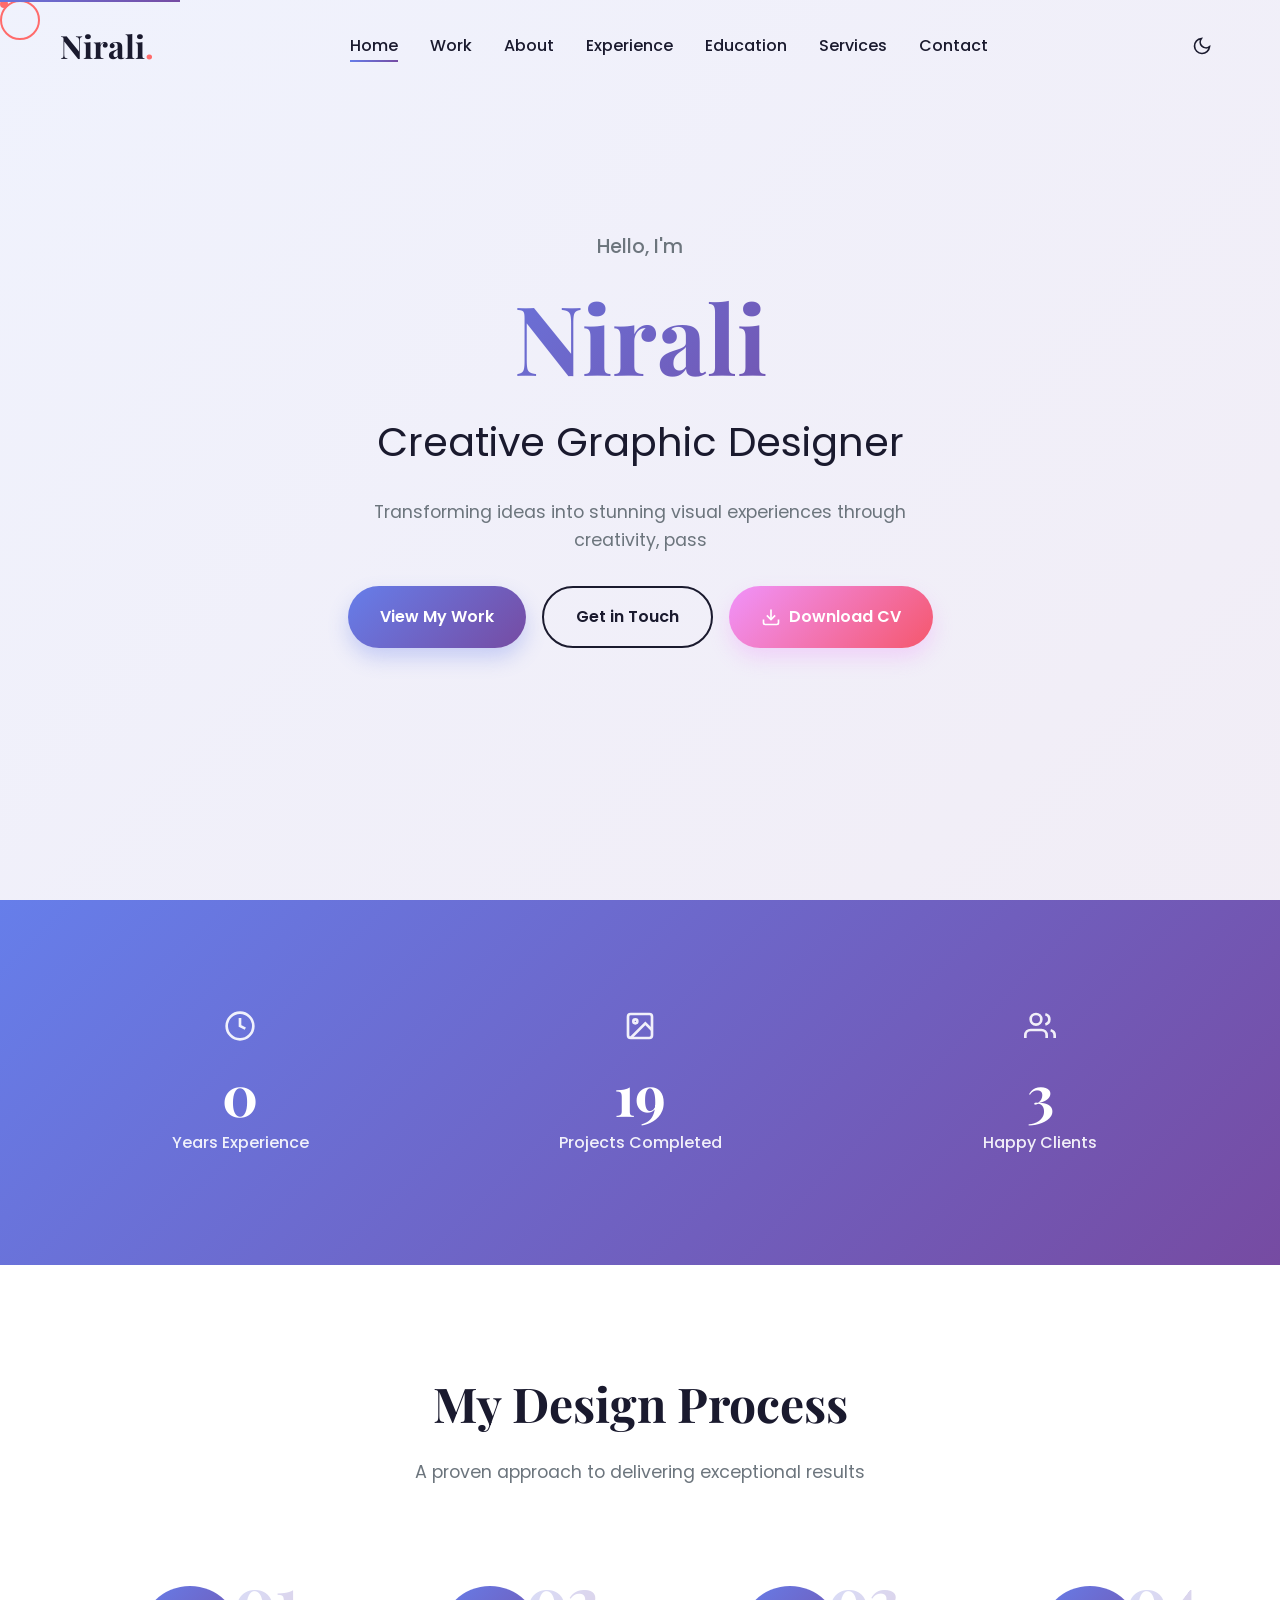
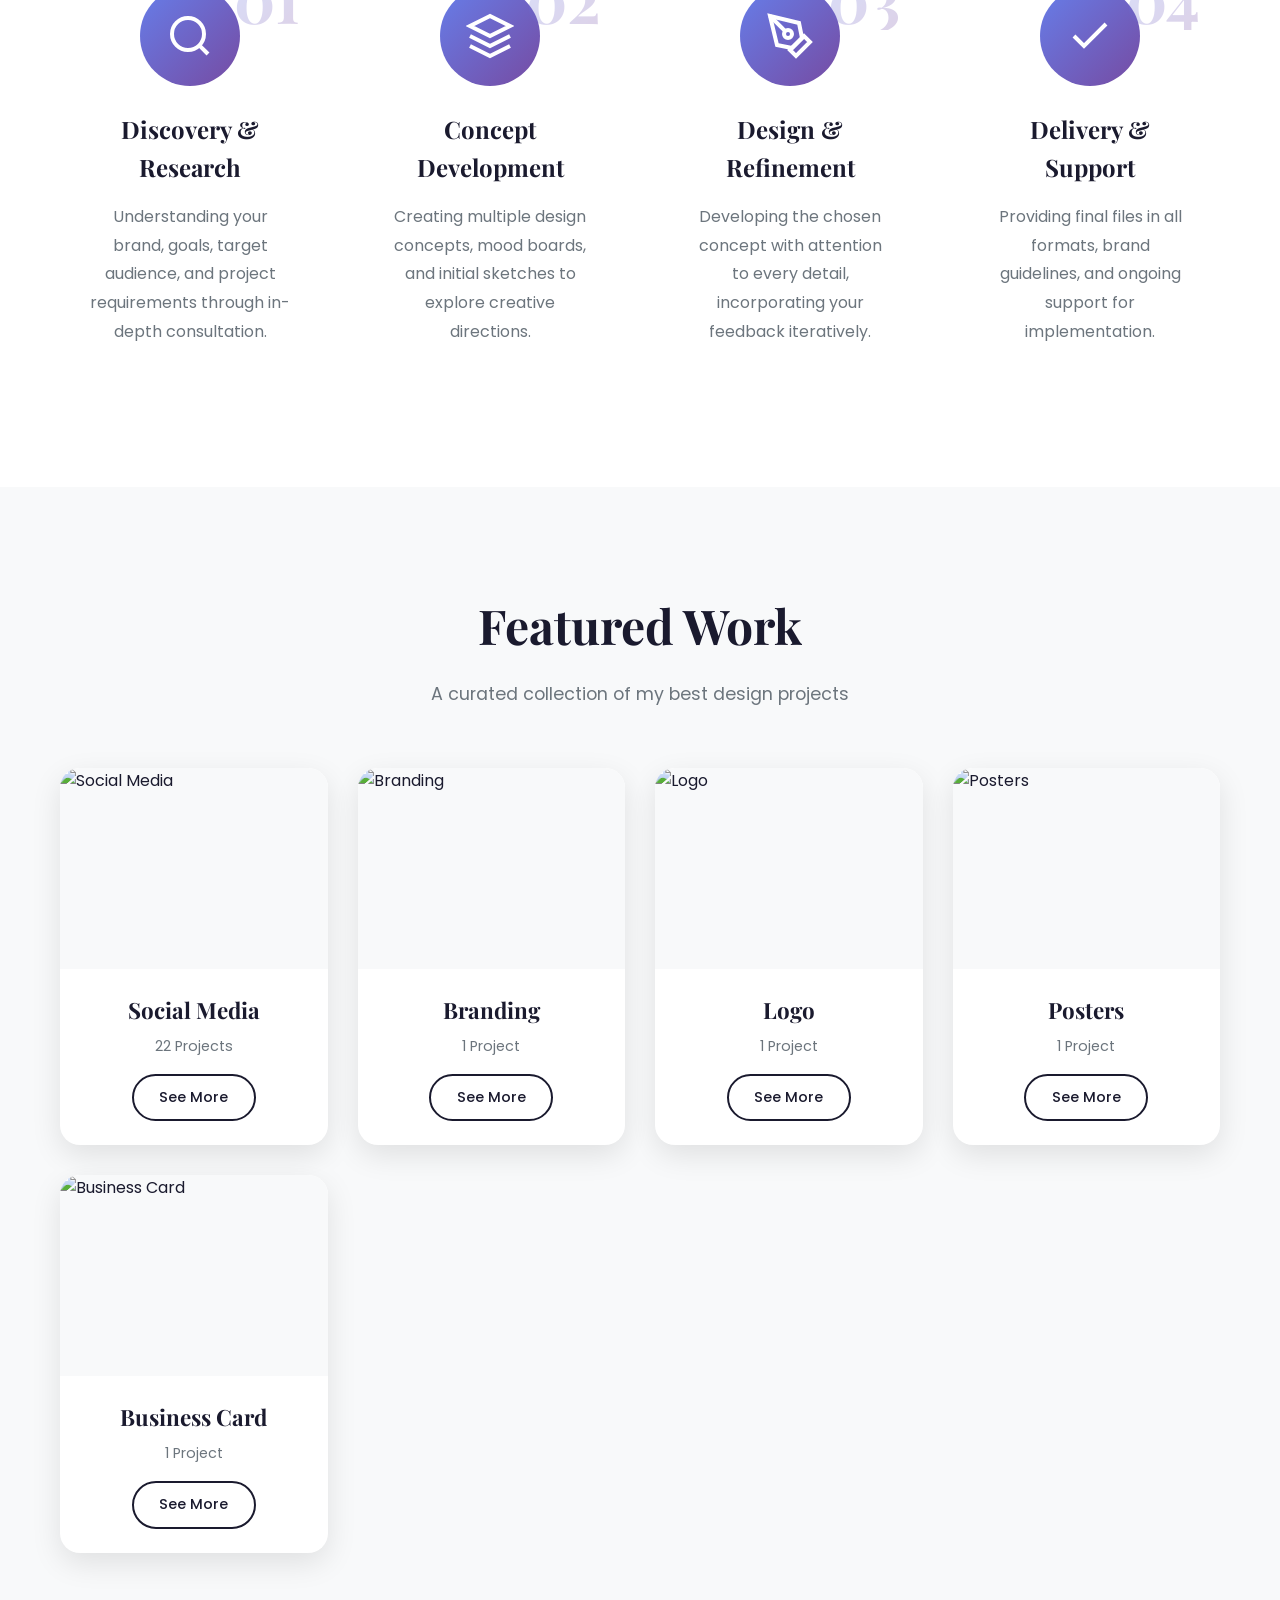
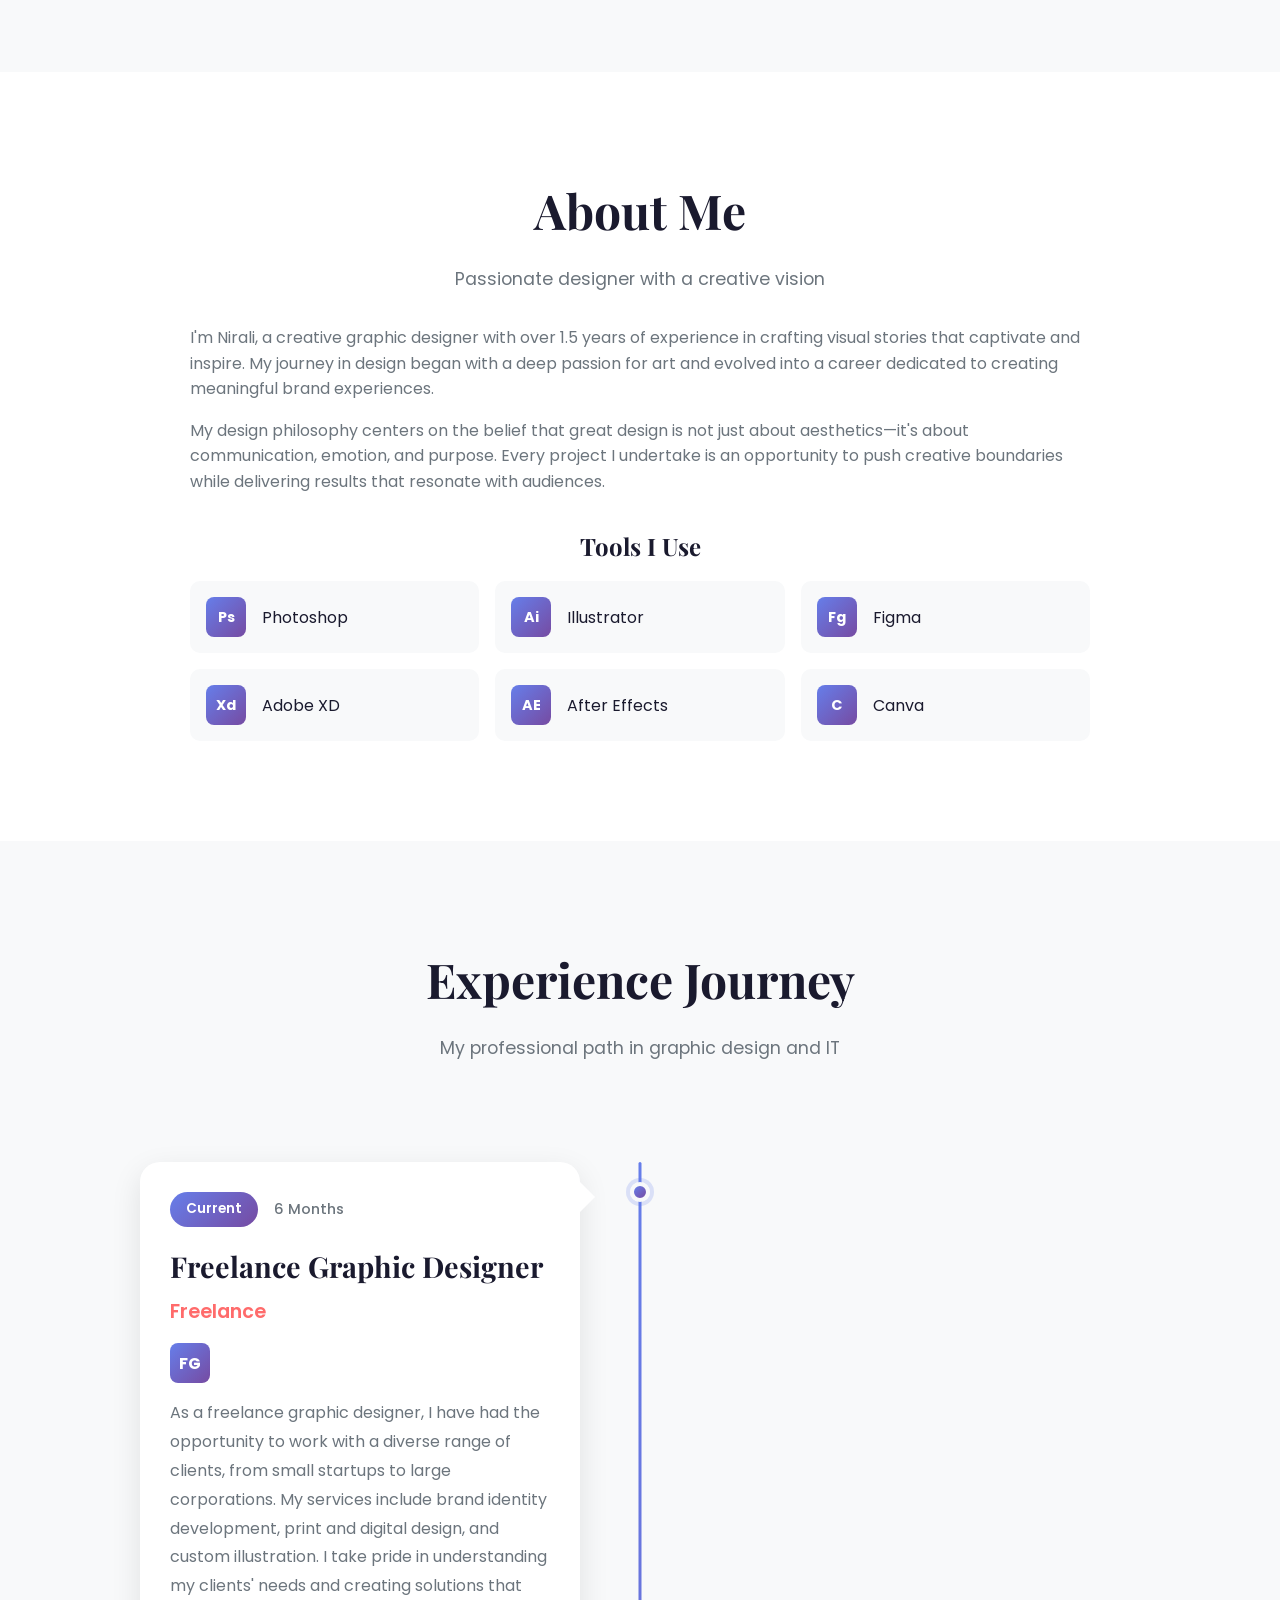
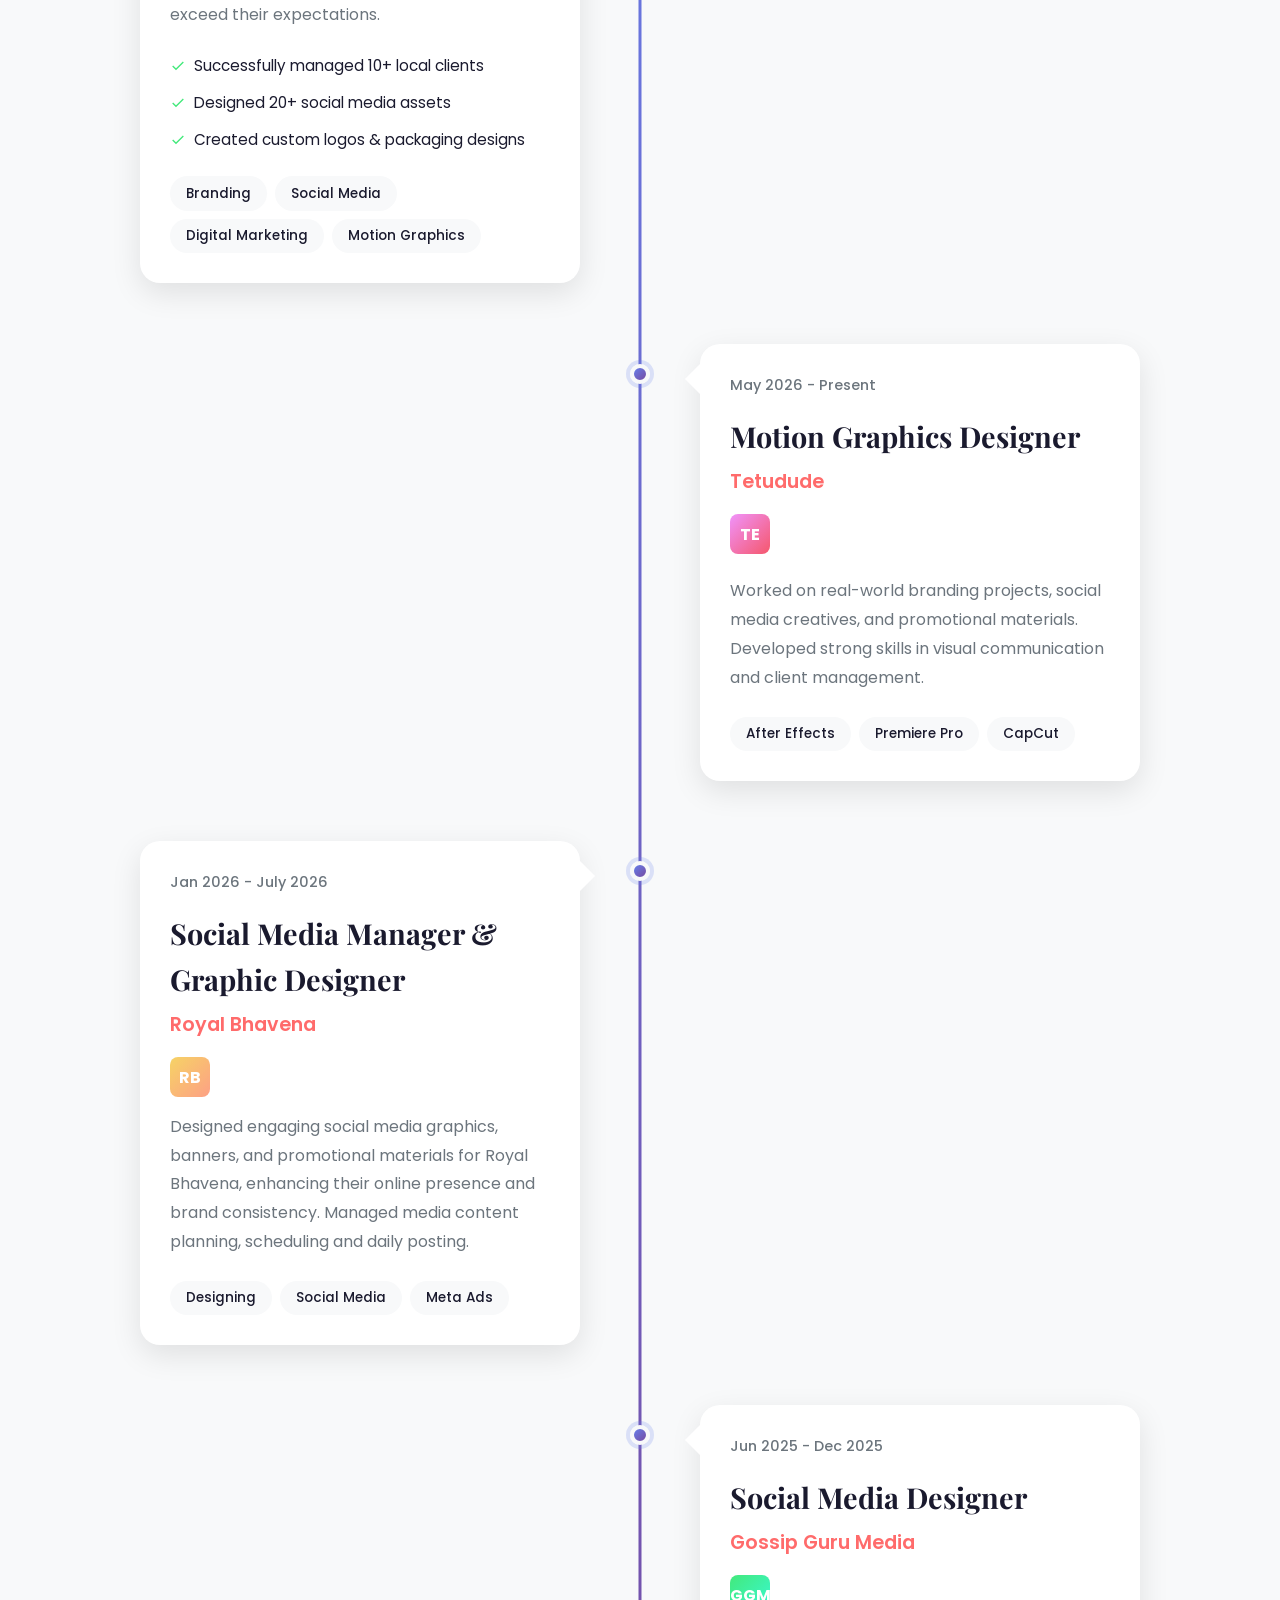
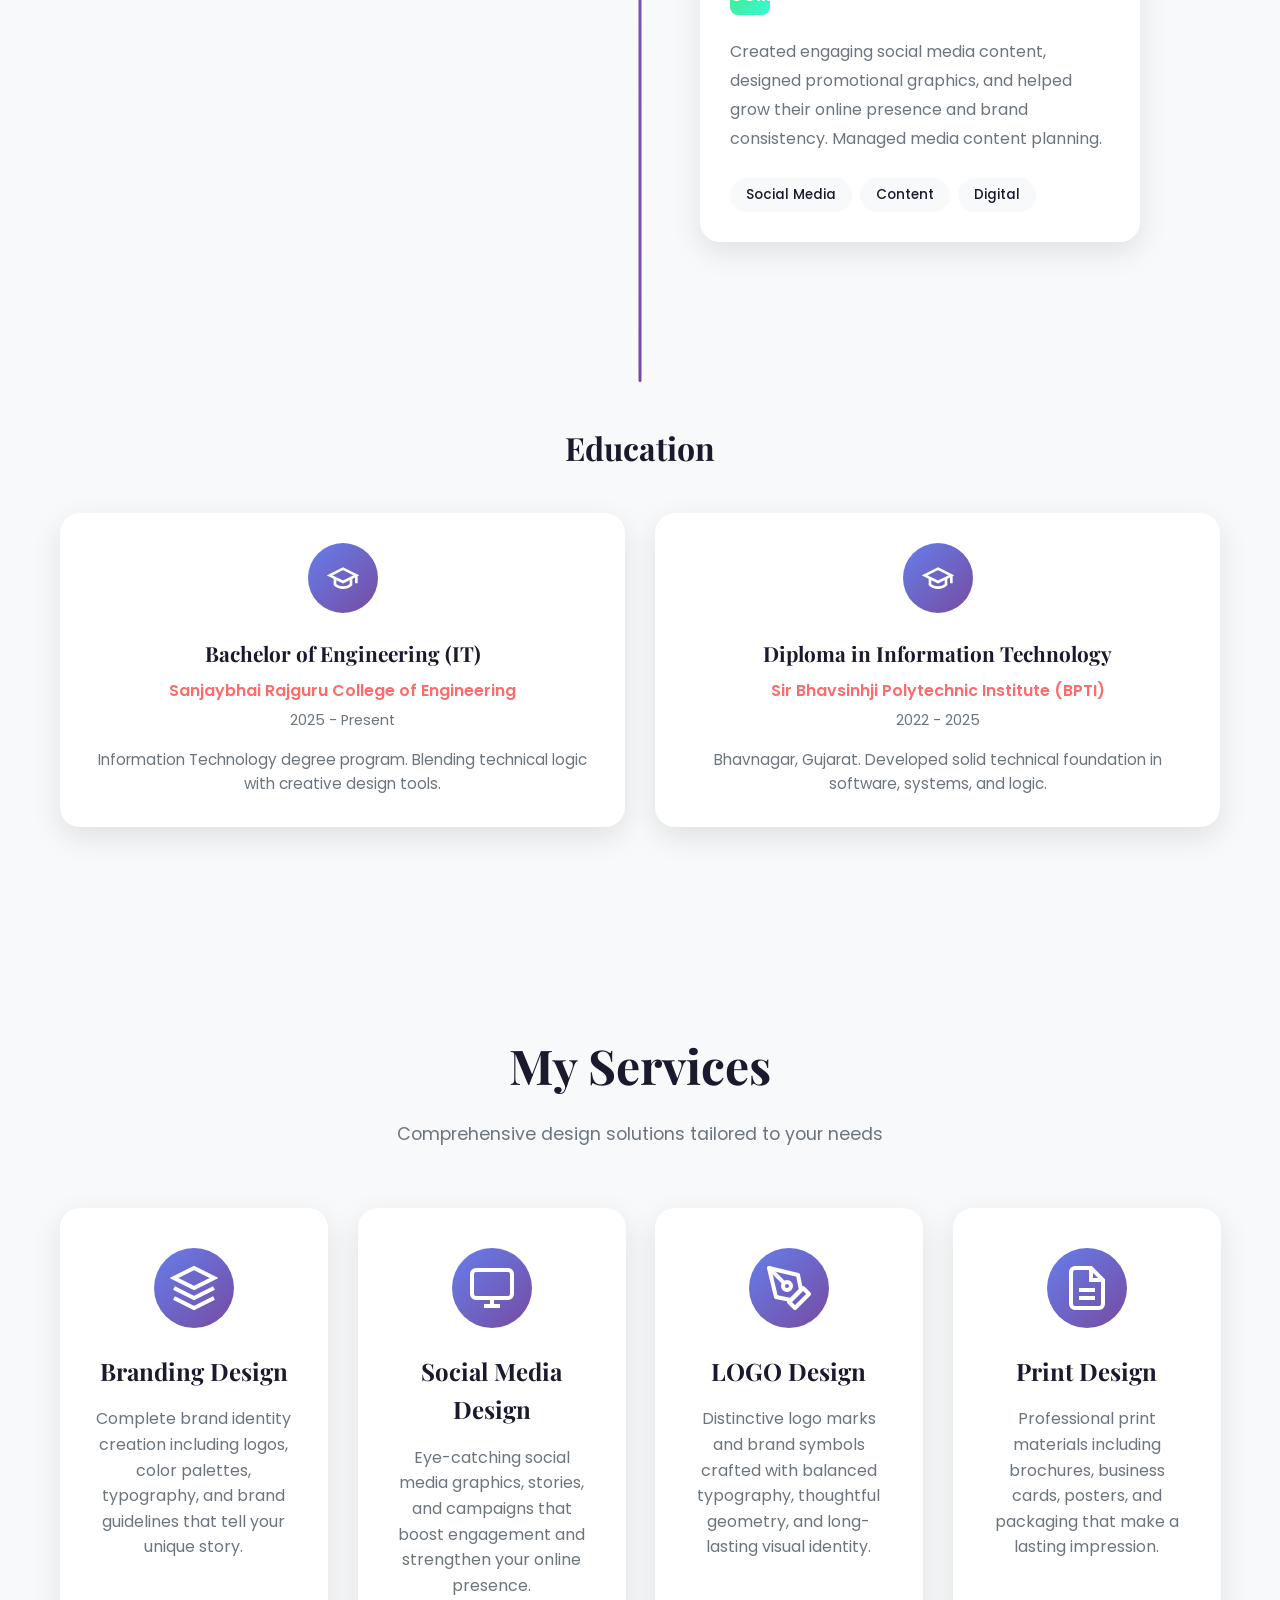
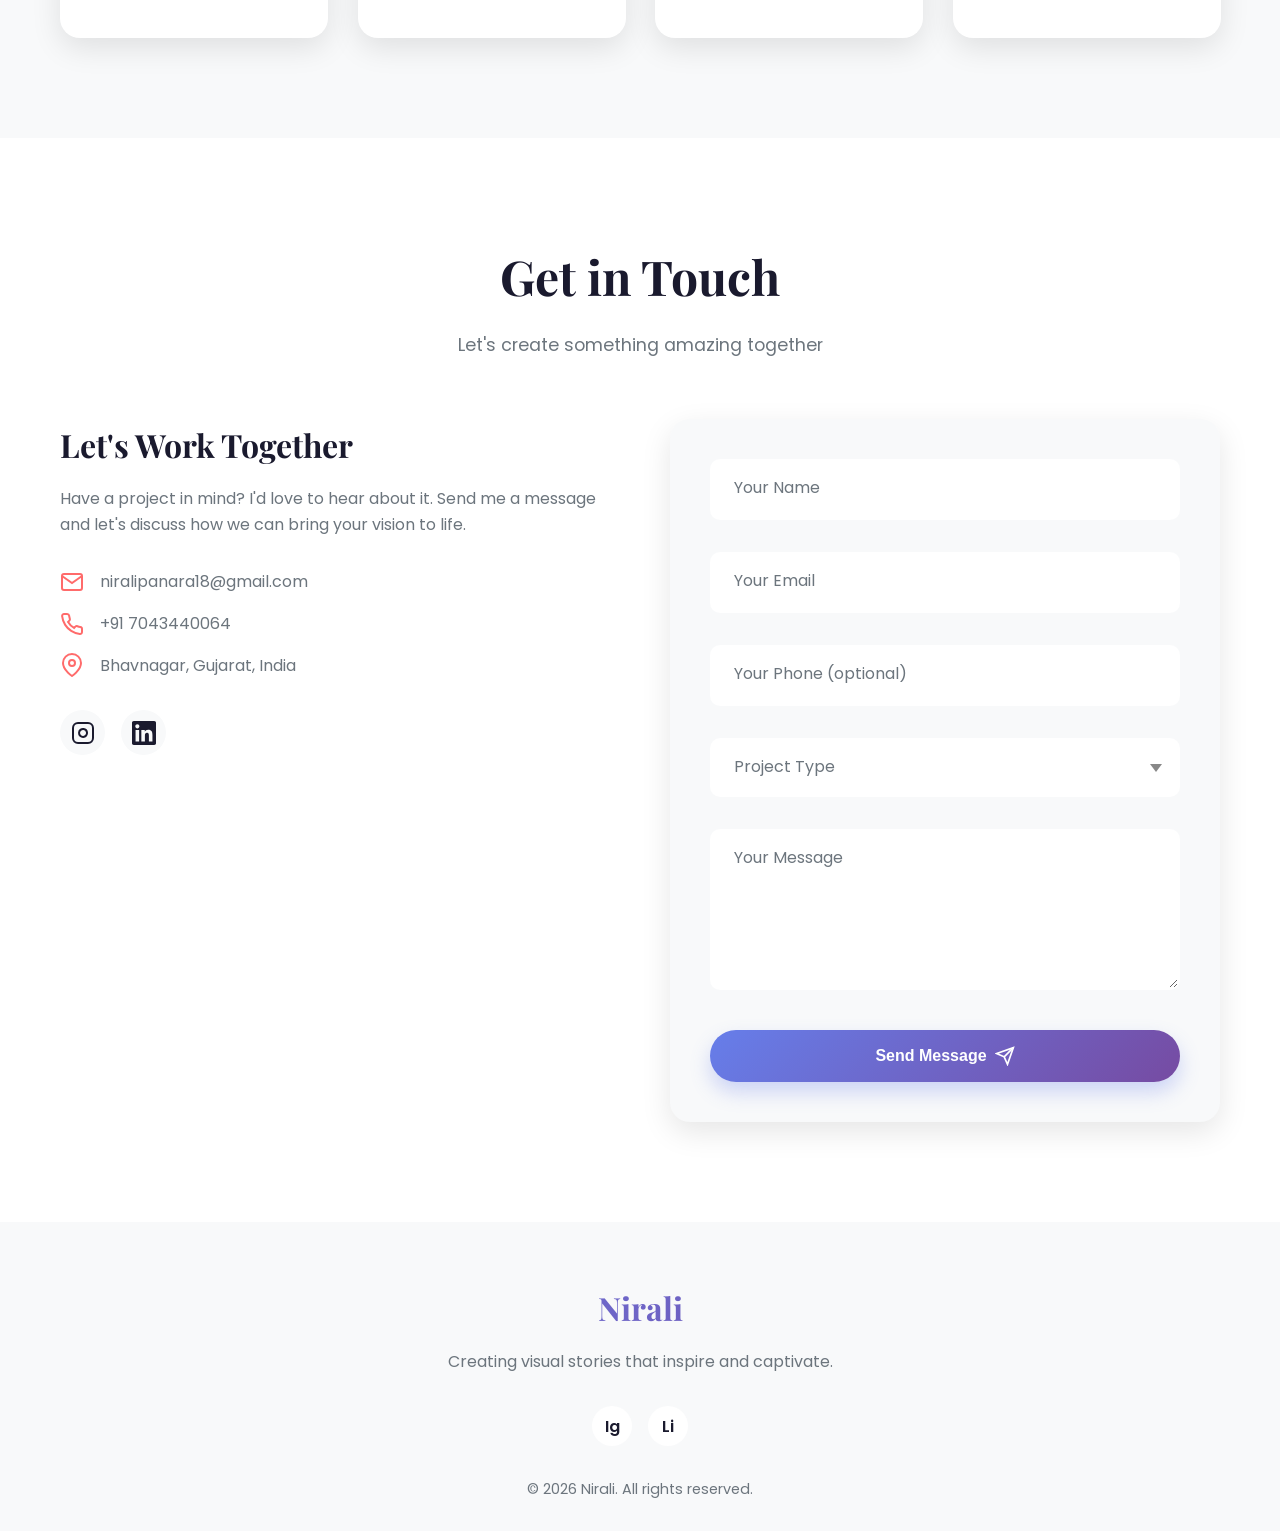
==== index.html @ 5b019a57 "Add files via upload" ====
<!DOCTYPE html>
<html lang="en">

<head>
    <meta charset="UTF-8">
    <meta name="viewport" content="width=device-width, initial-scale=1.0">
    <title>Nirali Panara | Creative Graphic Designer</title>

    <!-- SEO Meta Tags -->
    <meta name="description"
        content="Nirali Panara - Creative Graphic Designer specializing in branding, UI/UX design, visual identity, and stunning visual experiences. Crafting memorable brands.">
    <meta name="keywords"
        content="graphic designer, branding, UI/UX design, visual identity, logo design, portfolio, creative designer, Nirali Panara">
    <meta name="author" content="Nirali Panara">
    <link rel="canonical" href="https://nirali.design">

    <!-- Open Graph Meta Tags -->
    <meta property="og:title" content="Nirali Panara | Creative Graphic Designer">
    <meta property="og:description"
        content="Transforming ideas into stunning visual experiences through creativity and innovation.">
    <meta property="og:type" content="website">
    <meta property="og:url" content="https://nirali.design">
    <meta property="og:image" content="https://via.placeholder.com/1200x630/667eea/ffffff?text=Nirali+Panara+Portfolio">

    <!-- Twitter Card Meta Tags -->
    <meta name="twitter:card" content="summary_large_image">
    <meta name="twitter:title" content="Nirali Panara | Creative Graphic Designer">
    <meta name="twitter:description" content="Transforming ideas into stunning visual experiences.">
    <meta name="twitter:image"
        content="https://via.placeholder.com/1200x630/667eea/ffffff?text=Nirali+Panara+Portfolio">

    <link rel="icon" type="image/svg+xml"
        href="data:image/svg+xml,<svg xmlns='http://www.w3.org/2000/svg' viewBox='0 0 100 100'><text y='.9em' font-size='90'>🎨</text></svg>">

    <link rel="stylesheet" href="style.css">
    <link rel="preconnect" href="https://fonts.googleapis.com">
    <link rel="preconnect" href="https://fonts.gstatic.com" crossorigin>
    <link
        href="https://fonts.googleapis.com/css2?family=Playfair+Display:wght@400;500;600;700&family=Poppins:wght@300;400;500;600;700&display=swap"
        rel="stylesheet">
</head>

<body>
    <!-- Skip to Content Link (Accessibility) -->
    <a href="#main" class="skip-link">Skip to main content</a>

    <!-- Preloader -->
    <div class="preloader" id="preloader">
        <div class="preloader-content">
            <div class="preloader-logo">Nirali<span class="logo-span">.</span></div>
            <div class="preloader-spinner"></div>
        </div>
    </div>

    <!-- Scroll Progress Indicator -->
    <div class="scroll-progress" id="scrollProgress"></div>

    <!-- Custom Cursor -->
    <div class="cursor"></div>
    <div class="cursor-follower"></div>

    <!-- Navigation -->
    <nav class="navbar" id="navbar" role="navigation" aria-label="Main navigation">
        <div class="container nav-container">
            <a href="#home" class="logo">Nirali<span class="logo-span">.</span></a>
            <ul class="nav-links" id="navLinks">
                <li><a href="#home" class="nav-link active">Home</a></li>
                <li><a href="#work" class="nav-link">Work</a></li>
                <li><a href="#about" class="nav-link">About</a></li>
                <li><a href="#experience" class="nav-link">Experience</a></li>
                <li><a href="#education" class="nav-link">Education</a></li>
                <li><a href="#services" class="nav-link">Services</a></li>
                <li><a href="#contact" class="nav-link">Contact</a></li>
            </ul>
            <div class="nav-controls">
                <button class="theme-toggle" id="themeToggle" aria-label="Toggle dark mode">
                    <svg class="sun-icon" width="20" height="20" viewBox="0 0 24 24" fill="none" stroke="currentColor"
                        stroke-width="2">
                        <circle cx="12" cy="12" r="5"></circle>
                        <path
                            d="M12 1v2M12 21v2M4.22 4.22l1.42 1.42M18.36 18.36l1.42 1.42M1 12h2M21 12h2M4.22 19.78l1.42-1.42M18.36 5.64l1.42-1.42">
                        </path>
                    </svg>
                    <svg class="moon-icon" width="20" height="20" viewBox="0 0 24 24" fill="none" stroke="currentColor"
                        stroke-width="2">
                        <path d="M21 12.79A9 9 0 1 1 11.21 3 7 7 0 0 0 21 12.79z"></path>
                    </svg>
                </button>
                <div class="hamburger" id="hamburger" aria-label="Toggle menu" role="button" tabindex="0">
                    <span></span>
                    <span></span>
                    <span></span>
                </div>
            </div>
        </div>
    </nav>

    <!-- Main Content -->
    <main id="main">

        <!-- Hero Section -->
        <section id="home" class="hero">
            <div class="hero-bg"></div>
            <div class="container hero-container">
                <div class="hero-content">
                    <p class="hero-subtitle animate-on-scroll">Hello, I'm</p>
                    <h1 class="hero-title animate-on-scroll">Nirali</h1>
                    <h2 class="hero-heading animate-on-scroll">Creative Graphic Designer</h2>
                    <p class="hero-tagline animate-on-scroll" id="heroTagline"></p>
                    <div class="hero-buttons animate-on-scroll">
                        <a href="#work" class="btn btn-primary magnetic-btn">View My Work</a>
                        <a href="#contact" class="btn btn-secondary magnetic-btn">Get in Touch</a>
                        <a href="nirali_resume.pdf" class="btn btn-download magnetic-btn" download
                            aria-label="Download Resume">
                            <svg width="20" height="20" viewBox="0 0 24 24" fill="none" stroke="currentColor"
                                stroke-width="2">
                                <path d="M21 15v4a2 2 0 0 1-2 2H5a2 2 0 0 1-2-2v-4"></path>
                                <polyline points="7 10 12 15 17 10"></polyline>
                                <line x1="12" y1="15" x2="12" y2="3"></line>
                            </svg>
                            <span>Download CV</span>
                        </a>
                    </div>
                </div>

            </div>
        </section>

        <!-- Statistics Section -->
        <section class="stats-section">
            <div class="container">
                <div class="stats-grid">
                    <div class="stat-item animate-on-scroll">
                        <div class="stat-icon">
                            <svg width="32" height="32" viewBox="0 0 24 24" fill="none" stroke="currentColor"
                                stroke-width="2">
                                <circle cx="12" cy="12" r="10"></circle>
                                <polyline points="12 6 12 12 16 14"></polyline>
                            </svg>
                        </div>
                        <div class="stat-number" data-target="1.5">0</div>
                        <div class="stat-label">Years Experience</div>
                    </div>

                    <div class="stat-item animate-on-scroll">
                        <div class="stat-icon">
                            <svg width="32" height="32" viewBox="0 0 24 24" fill="none" stroke="currentColor"
                                stroke-width="2">
                                <rect x="3" y="3" width="18" height="18" rx="2" ry="2"></rect>
                                <circle cx="8.5" cy="8.5" r="1.5"></circle>
                                <polyline points="21 15 16 10 5 21"></polyline>
                            </svg>
                        </div>
                        <div class="stat-number" data-target="25">0</div>
                        <div class="stat-label">Projects Completed</div>
                    </div>

                    <div class="stat-item animate-on-scroll">
                        <div class="stat-icon">
                            <svg width="32" height="32" viewBox="0 0 24 24" fill="none" stroke="currentColor"
                                stroke-width="2">
                                <path d="M17 21v-2a4 4 0 0 0-4-4H5a4 4 0 0 0-4 4v2"></path>
                                <circle cx="9" cy="7" r="4"></circle>
                                <path d="M23 21v-2a4 4 0 0 0-3-3.87"></path>
                                <path d="M16 3.13a4 4 0 0 1 0 7.75"></path>
                            </svg>
                        </div>
                        <div class="stat-number" data-target="5">0</div>
                        <div class="stat-label">Happy Clients</div>
                    </div>

                    <!-- <div class="stat-item animate-on-scroll">
                        <div class="stat-icon">
                            <svg width="32" height="32" viewBox="0 0 24 24" fill="none" stroke="currentColor"
                                stroke-width="2">
                                <circle cx="12" cy="8" r="7"></circle>
                                <polyline points="8.21 13.89 7 23 12 20 17 23 15.79 13.88"></polyline>
                            </svg>
                        </div>
                        <div class="stat-number" data-target="10">0</div>
                        <div class="stat-label">Awards Won</div>
                    </div> -->
                </div>
            </div>
        </section>

        <!-- Process Section -->
        <section class="process-section">
            <div class="container">
                <div class="section-header animate-on-scroll">
                    <h2 class="section-title">My Design Process</h2>
                    <p class="section-subtitle">A proven approach to delivering exceptional results</p>
                </div>
                <div class="process-grid">
                    <div class="process-step animate-on-scroll">
                        <div class="step-number">01</div>
                        <div class="step-icon">
                            <svg width="48" height="48" viewBox="0 0 24 24" fill="none" stroke="currentColor"
                                stroke-width="2">
                                <circle cx="11" cy="11" r="8"></circle>
                                <path d="m21 21-4.35-4.35"></path>
                            </svg>
                        </div>
                        <h3>Discovery & Research</h3>
                        <p>Understanding your brand, goals, target audience, and project requirements through in-depth
                            consultation.</p>
                    </div>

                    <div class="process-step animate-on-scroll">
                        <div class="step-number">02</div>
                        <div class="step-icon">
                            <svg width="48" height="48" viewBox="0 0 24 24" fill="none" stroke="currentColor"
                                stroke-width="2">
                                <polygon points="12 2 2 7 12 12 22 7 12 2"></polygon>
                                <polyline points="2 17 12 22 22 17"></polyline>
                                <polyline points="2 12 12 17 22 12"></polyline>
                            </svg>
                        </div>
                        <h3>Concept Development</h3>
                        <p>Creating multiple design concepts, mood boards, and initial sketches to explore creative
                            directions.</p>
                    </div>

                    <div class="process-step animate-on-scroll">
                        <div class="step-number">03</div>
                        <div class="step-icon">
                            <svg width="48" height="48" viewBox="0 0 24 24" fill="none" stroke="currentColor"
                                stroke-width="2">
                                <path d="M12 19l7-7 3 3-7 7-3-3z"></path>
                                <path d="M18 13l-1.5-7.5L2 2l3.5 14.5L13 18l5-5z"></path>
                                <path d="M2 2l7.586 7.586"></path>
                                <circle cx="11" cy="11" r="2"></circle>
                            </svg>
                        </div>
                        <h3>Design & Refinement</h3>
                        <p>Developing the chosen concept with attention to every detail, incorporating your feedback
                            iteratively.</p>
                    </div>

                    <div class="process-step animate-on-scroll">
                        <div class="step-number">04</div>
                        <div class="step-icon">
                            <svg width="48" height="48" viewBox="0 0 24 24" fill="none" stroke="currentColor"
                                stroke-width="2">
                                <polyline points="20 6 9 17 4 12"></polyline>
                            </svg>
                        </div>
                        <h3>Delivery & Support</h3>
                        <p>Providing final files in all formats, brand guidelines, and ongoing support for
                            implementation.</p>
                    </div>
                </div>
            </div>
        </section>

        <!-- Featured Work Section -->
        <section id="work" class="work-section">
            <div class="container">
                <div class="section-header animate-on-scroll">
                    <h2 class="section-title">Featured Work</h2>
                    <p class="section-subtitle">A curated collection of my best design projects</p>
                </div>

                <!-- Category Overview -->
                <div class="category-grid animate-on-scroll" id="categoryGrid">
                    <div class="category-card" data-category="social-media">
                        <div class="category-image">
                            <img src="Assets/Social Media/Gym/Gym1.jpeg" alt="Social Media" loading="lazy">
                        </div>
                        <div class="category-info">
                            <h3>Social Media</h3>
                            <p class="category-count">22 Projects</p>
                            <button class="btn-see-more" data-category="social-media">See More</button>
                        </div>
                    </div>
                    <div class="category-card" data-category="branding">
                        <div class="category-image">
                            <img src="Assets/Branding/Branding1.jpeg" alt="Branding" loading="lazy">
                        </div>
                        <div class="category-info">
                            <h3>Branding</h3>
                            <p class="category-count">1 Project</p>
                            <button class="btn-see-more" data-category="branding">See More</button>
                        </div>
                    </div>
                    <div class="category-card" data-category="logo">
                        <div class="category-image">
                            <img src="Assets/logo/logo.jpeg" alt="Logo" loading="lazy">
                        </div>
                        <div class="category-info">
                            <h3>Logo</h3>
                            <p class="category-count">1 Project</p>
                            <button class="btn-see-more" data-category="logo">See More</button>
                        </div>
                    </div>
                    <div class="category-card" data-category="posters">
                        <div class="category-image">
                            <img src="Assets/Poster/Poster.jpeg" alt="Posters" loading="lazy">
                        </div>
                        <div class="category-info">
                            <h3>Posters</h3>
                            <p class="category-count">1 Project</p>
                            <button class="btn-see-more" data-category="posters">See More</button>
                        </div>
                    </div>
                    <div class="category-card" data-category="businessCard">
                        <div class="category-image">
                            <img src="Assets/Business card/Business card.jpeg" alt="Business Card" loading="lazy">
                        </div>
                        <div class="category-info">
                            <h3>Business Card</h3>
                            <p class="category-count">1 Project</p>
                            <button class="btn-see-more" data-category="businessCard">See More</button>
                        </div>
                    </div>
                </div>

                <!-- Expanded Category View -->
                <div class="category-expanded" id="categoryExpanded">
                    <button class="back-to-categories" id="backToCategories">
                        <svg width="20" height="20" viewBox="0 0 24 24" fill="none" stroke="currentColor"
                            stroke-width="2">
                            <line x1="19" y1="12" x2="5" y2="12"></line>
                            <polyline points="12 19 5 12 12 5"></polyline>
                        </svg>
                        Back to Categories
                    </button>
                    <h3 class="expanded-title" id="expandedCategoryTitle"></h3>

                    <!-- Subcategory Filters (shown only for Social Media) -->
                    <div class="filter-buttons sub-filter-buttons" id="subFilterButtons">
                        <button class="filter-btn sub-filter-btn active" data-subfilter="all">All</button>
                        <button class="filter-btn sub-filter-btn" data-subfilter="gym-post">Gym Post</button>
                        <button class="filter-btn sub-filter-btn" data-subfilter="food-post">Food Post</button>
                        <button class="filter-btn sub-filter-btn" data-subfilter="travel-post">Travel Post</button>
                        <button class="filter-btn sub-filter-btn" data-subfilter="other-post">Other Post</button>
                    </div>

                    <!-- Portfolio Grid -->
                    <div class="portfolio-grid" id="expandedGrid">
                        <div class="portfolio-item animate-on-scroll" data-category="branding" data-project="1">
                            <div class="portfolio-image">
                                <img src="Assets/Branding/Branding1.jpeg" alt="Brand Identity Kit" loading="lazy">
                                <div class="portfolio-overlay">
                                    <div class="view-project">
                                        <svg width="24" height="24" viewBox="0 0 24 24" fill="none"
                                            stroke="currentColor" stroke-width="2">
                                            <path d="M15 3h6v6"></path>
                                            <path d="M10 14 21 3"></path>
                                            <path d="M18 13v6a2 2 0 0 1-2 2H5a2 2 0 0 1-2-2V8a2 2 0 0 1 2-2h6"></path>
                                        </svg>
                                    </div>
                                    <h3>Brand Identity Kit</h3>
                                    <p>Branding</p>
                                </div>
                            </div>
                        </div>
                        <div class="portfolio-item animate-on-scroll" data-category="businessCard" data-project="2">
                            <div class="portfolio-image">
                                <img src="Assets/Business card/Business card.jpeg" alt="Premium Business Card Design"
                                    loading="lazy">
                                <div class="portfolio-overlay">
                                    <div class="view-project">
                                        <svg width="24" height="24" viewBox="0 0 24 24" fill="none"
                                            stroke="currentColor" stroke-width="2">
                                            <path d="M15 3h6v6"></path>
                                            <path d="M10 14 21 3"></path>
                                            <path d="M18 13v6a2 2 0 0 1-2 2H5a2 2 0 0 1-2-2V8a2 2 0 0 1 2-2h6"></path>
                                        </svg>
                                    </div>
                                    <h3>Premium Business Card Design</h3>
                                    <p>Business Card</p>
                                </div>
                            </div>
                        </div>
                        <div class="portfolio-item animate-on-scroll" data-category="logo" data-project="3">
                            <div class="portfolio-image">
                                <img src="Assets/logo/logo.jpeg" alt="Minimalist Brand Logo" loading="lazy">
                                <div class="portfolio-overlay">
                                    <div class="view-project">
                                        <svg width="24" height="24" viewBox="0 0 24 24" fill="none"
                                            stroke="currentColor" stroke-width="2">
                                            <path d="M15 3h6v6"></path>
                                            <path d="M10 14 21 3"></path>
                                            <path d="M18 13v6a2 2 0 0 1-2 2H5a2 2 0 0 1-2-2V8a2 2 0 0 1 2-2h6"></path>
                                        </svg>
                                    </div>
                                    <h3>Minimalist Brand Logo</h3>
                                    <p>Logo</p>
                                </div>
                            </div>
                        </div>
                        <div class="portfolio-item animate-on-scroll" data-category="posters" data-project="4">
                            <div class="portfolio-image">
                                <img src="Assets/Poster/Poster.jpeg" alt="Event Promotional Poster" loading="lazy">
                                <div class="portfolio-overlay">
                                    <div class="view-project">
                                        <svg width="24" height="24" viewBox="0 0 24 24" fill="none"
                                            stroke="currentColor" stroke-width="2">
                                            <path d="M15 3h6v6"></path>
                                            <path d="M10 14 21 3"></path>
                                            <path d="M18 13v6a2 2 0 0 1-2 2H5a2 2 0 0 1-2-2V8a2 2 0 0 1 2-2h6"></path>
                                        </svg>
                                    </div>
                                    <h3>Event Promotional Poster</h3>
                                    <p>Posters</p>
                                </div>
                            </div>
                        </div>
                        <div class="portfolio-item animate-on-scroll" data-category="social-media"
                            data-subcategory="gym-post" data-project="5">
                            <div class="portfolio-image">
                                <img src="Assets/Social Media/Gym/Gym1.jpeg" alt="Energy & Stamina Gym Post"
                                    loading="lazy">
                                <div class="portfolio-overlay">
                                    <div class="view-project">
                                        <svg width="24" height="24" viewBox="0 0 24 24" fill="none"
                                            stroke="currentColor" stroke-width="2">
                                            <path d="M15 3h6v6"></path>
                                            <path d="M10 14 21 3"></path>
                                            <path d="M18 13v6a2 2 0 0 1-2 2H5a2 2 0 0 1-2-2V8a2 2 0 0 1 2-2h6"></path>
                                        </svg>
                                    </div>
                                    <h3>Energy & Stamina Gym Post</h3>
                                    <p>Social Media</p>
                                </div>
                            </div>
                        </div>
                        <div class="portfolio-item animate-on-scroll" data-category="social-media"
                            data-subcategory="gym-post" data-project="6">
                            <div class="portfolio-image">
                                <img src="Assets/Social Media/Gym/Gym2.jpeg" alt="Holi Fitness Campaign Post"
                                    loading="lazy">
                                <div class="portfolio-overlay">
                                    <div class="view-project">
                                        <svg width="24" height="24" viewBox="0 0 24 24" fill="none"
                                            stroke="currentColor" stroke-width="2">
                                            <path d="M15 3h6v6"></path>
                                            <path d="M10 14 21 3"></path>
                                            <path d="M18 13v6a2 2 0 0 1-2 2H5a2 2 0 0 1-2-2V8a2 2 0 0 1 2-2h6"></path>
                                        </svg>
                                    </div>
                                    <h3>Holi Fitness Campaign Post</h3>
                                    <p>Social Media</p>
                                </div>
                            </div>
                        </div>
                        <div class="portfolio-item animate-on-scroll" data-category="social-media"
                            data-subcategory="gym-post" data-project="7">
                            <div class="portfolio-image">
                                <img src="Assets/Social Media/Gym/Gym3.jpeg" alt="Power & Strength Motivation"
                                    loading="lazy">
                                <div class="portfolio-overlay">
                                    <div class="view-project">
                                        <svg width="24" height="24" viewBox="0 0 24 24" fill="none"
                                            stroke="currentColor" stroke-width="2">
                                            <path d="M15 3h6v6"></path>
                                            <path d="M10 14 21 3"></path>
                                            <path d="M18 13v6a2 2 0 0 1-2 2H5a2 2 0 0 1-2-2V8a2 2 0 0 1 2-2h6"></path>
                                        </svg>
                                    </div>
                                    <h3>Power & Strength Motivation</h3>
                                    <p>Social Media</p>
                                </div>
                            </div>
                        </div>
                        <div class="portfolio-item animate-on-scroll" data-category="social-media"
                            data-subcategory="gym-post" data-project="8">
                            <div class="portfolio-image">
                                <img src="Assets/Social Media/Gym/Gym4.jpeg" alt="Nutritional Advice Infographic"
                                    loading="lazy">
                                <div class="portfolio-overlay">
                                    <div class="view-project">
                                        <svg width="24" height="24" viewBox="0 0 24 24" fill="none"
                                            stroke="currentColor" stroke-width="2">
                                            <path d="M15 3h6v6"></path>
                                            <path d="M10 14 21 3"></path>
                                            <path d="M18 13v6a2 2 0 0 1-2 2H5a2 2 0 0 1-2-2V8a2 2 0 0 1 2-2h6"></path>
                                        </svg>
                                    </div>
                                    <h3>Nutritional Advice Infographic</h3>
                                    <p>Social Media</p>
                                </div>
                            </div>
                        </div>
                        <div class="portfolio-item animate-on-scroll" data-category="social-media"
                            data-subcategory="gym-post" data-project="9">
                            <div class="portfolio-image">
                                <img src="Assets/Social Media/Gym/Gym5.jpeg" alt="Cardio Training Guide" loading="lazy">
                                <div class="portfolio-overlay">
                                    <div class="view-project">
                                        <svg width="24" height="24" viewBox="0 0 24 24" fill="none"
                                            stroke="currentColor" stroke-width="2">
                                            <path d="M15 3h6v6"></path>
                                            <path d="M10 14 21 3"></path>
                                            <path d="M18 13v6a2 2 0 0 1-2 2H5a2 2 0 0 1-2-2V8a2 2 0 0 1 2-2h6"></path>
                                        </svg>
                                    </div>
                                    <h3>Cardio Training Guide</h3>
                                    <p>Social Media</p>
                                </div>
                            </div>
                        </div>
                        <div class="portfolio-item animate-on-scroll" data-category="social-media"
                            data-subcategory="gym-post" data-project="10">
                            <div class="portfolio-image">
                                <img src="Assets/Social Media/Gym/Gym6.jpeg" alt="Gym Membership Promo" loading="lazy">
                                <div class="portfolio-overlay">
                                    <div class="view-project">
                                        <svg width="24" height="24" viewBox="0 0 24 24" fill="none"
                                            stroke="currentColor" stroke-width="2">
                                            <path d="M15 3h6v6"></path>
                                            <path d="M10 14 21 3"></path>
                                            <path d="M18 13v6a2 2 0 0 1-2 2H5a2 2 0 0 1-2-2V8a2 2 0 0 1 2-2h6"></path>
                                        </svg>
                                    </div>
                                    <h3>Gym Membership Promo</h3>
                                    <p>Social Media</p>
                                </div>
                            </div>
                        </div>
                        <div class="portfolio-item animate-on-scroll" data-category="social-media"
                            data-subcategory="gym-post" data-project="11">
                            <div class="portfolio-image">
                                <img src="Assets/Social Media/Gym/Gym7.jpeg" alt="Morning Workout Routine"
                                    loading="lazy">
                                <div class="portfolio-overlay">
                                    <div class="view-project">
                                        <svg width="24" height="24" viewBox="0 0 24 24" fill="none"
                                            stroke="currentColor" stroke-width="2">
                                            <path d="M15 3h6v6"></path>
                                            <path d="M10 14 21 3"></path>
                                            <path d="M18 13v6a2 2 0 0 1-2 2H5a2 2 0 0 1-2-2V8a2 2 0 0 1 2-2h6"></path>
                                        </svg>
                                    </div>
                                    <h3>Morning Workout Routine</h3>
                                    <p>Social Media</p>
                                </div>
                            </div>
                        </div>
                        <div class="portfolio-item animate-on-scroll" data-category="social-media"
                            data-subcategory="gym-post" data-project="12">
                            <div class="portfolio-image">
                                <img src="Assets/Social Media/Gym/Gym8.jpeg" alt="Strength Training Tips"
                                    loading="lazy">
                                <div class="portfolio-overlay">
                                    <div class="view-project">
                                        <svg width="24" height="24" viewBox="0 0 24 24" fill="none"
                                            stroke="currentColor" stroke-width="2">
                                            <path d="M15 3h6v6"></path>
                                            <path d="M10 14 21 3"></path>
                                            <path d="M18 13v6a2 2 0 0 1-2 2H5a2 2 0 0 1-2-2V8a2 2 0 0 1 2-2h6"></path>
                                        </svg>
                                    </div>
                                    <h3>Strength Training Tips</h3>
                                    <p>Social Media</p>
                                </div>
                            </div>
                        </div>
                        <div class="portfolio-item animate-on-scroll" data-category="social-media"
                            data-subcategory="gym-post" data-project="13">
                            <div class="portfolio-image">
                                <img src="Assets/Social Media/Gym/Gym9.jpeg" alt="Trainer Spotlight Post"
                                    loading="lazy">
                                <div class="portfolio-overlay">
                                    <div class="view-project">
                                        <svg width="24" height="24" viewBox="0 0 24 24" fill="none"
                                            stroke="currentColor" stroke-width="2">
                                            <path d="M15 3h6v6"></path>
                                            <path d="M10 14 21 3"></path>
                                            <path d="M18 13v6a2 2 0 0 1-2 2H5a2 2 0 0 1-2-2V8a2 2 0 0 1 2-2h6"></path>
                                        </svg>
                                    </div>
                                    <h3>Trainer Spotlight Post</h3>
                                    <p>Social Media</p>
                                </div>
                            </div>
                        </div>
                        <div class="portfolio-item animate-on-scroll" data-category="social-media"
                            data-subcategory="gym-post" data-project="14">
                            <div class="portfolio-image">
                                <img src="Assets/Social Media/Gym/Gym10.jpeg" alt="Supplements Guide Graphic"
                                    loading="lazy">
                                <div class="portfolio-overlay">
                                    <div class="view-project">
                                        <svg width="24" height="24" viewBox="0 0 24 24" fill="none"
                                            stroke="currentColor" stroke-width="2">
                                            <path d="M15 3h6v6"></path>
                                            <path d="M10 14 21 3"></path>
                                            <path d="M18 13v6a2 2 0 0 1-2 2H5a2 2 0 0 1-2-2V8a2 2 0 0 1 2-2h6"></path>
                                        </svg>
                                    </div>
                                    <h3>Supplements Guide Graphic</h3>
                                    <p>Social Media</p>
                                </div>
                            </div>
                        </div>
                        <div class="portfolio-item animate-on-scroll" data-category="social-media"
                            data-subcategory="gym-post" data-project="15">
                            <div class="portfolio-image">
                                <img src="Assets/Social Media/Gym/Gym11.jpeg" alt="Weekly Fitness Challenge"
                                    loading="lazy">
                                <div class="portfolio-overlay">
                                    <div class="view-project">
                                        <svg width="24" height="24" viewBox="0 0 24 24" fill="none"
                                            stroke="currentColor" stroke-width="2">
                                            <path d="M15 3h6v6"></path>
                                            <path d="M10 14 21 3"></path>
                                            <path d="M18 13v6a2 2 0 0 1-2 2H5a2 2 0 0 1-2-2V8a2 2 0 0 1 2-2h6"></path>
                                        </svg>
                                    </div>
                                    <h3>Weekly Fitness Challenge</h3>
                                    <p>Social Media</p>
                                </div>
                            </div>
                        </div>
                        <div class="portfolio-item animate-on-scroll" data-category="social-media"
                            data-subcategory="food-post" data-project="16">
                            <div class="portfolio-image">
                                <img src="Assets/Social Media/Food/food1.jpeg" alt="Gourmet Dish Spotlight"
                                    loading="lazy">
                                <div class="portfolio-overlay">
                                    <div class="view-project">
                                        <svg width="24" height="24" viewBox="0 0 24 24" fill="none"
                                            stroke="currentColor" stroke-width="2">
                                            <path d="M15 3h6v6"></path>
                                            <path d="M10 14 21 3"></path>
                                            <path d="M18 13v6a2 2 0 0 1-2 2H5a2 2 0 0 1-2-2V8a2 2 0 0 1 2-2h6"></path>
                                        </svg>
                                    </div>
                                    <h3>Gourmet Dish Spotlight</h3>
                                    <p>Social Media</p>
                                </div>
                            </div>
                        </div>
                        <div class="portfolio-item animate-on-scroll" data-category="social-media"
                            data-subcategory="food-post" data-project="17">
                            <div class="portfolio-image">
                                <img src="Assets/Social Media/Food/food2.jpeg" alt="Healthy Meal Plan Promo"
                                    loading="lazy">
                                <div class="portfolio-overlay">
                                    <div class="view-project">
                                        <svg width="24" height="24" viewBox="0 0 24 24" fill="none"
                                            stroke="currentColor" stroke-width="2">
                                            <path d="M15 3h6v6"></path>
                                            <path d="M10 14 21 3"></path>
                                            <path d="M18 13v6a2 2 0 0 1-2 2H5a2 2 0 0 1-2-2V8a2 2 0 0 1 2-2h6"></path>
                                        </svg>
                                    </div>
                                    <h3>Healthy Meal Plan Promo</h3>
                                    <p>Social Media</p>
                                </div>
                            </div>
                        </div>
                        <div class="portfolio-item animate-on-scroll" data-category="social-media"
                            data-subcategory="food-post" data-project="18">
                            <div class="portfolio-image">
                                <img src="Assets/Social Media/Food/food3.jpeg" alt="Dessert Special Ad" loading="lazy">
                                <div class="portfolio-overlay">
                                    <div class="view-project">
                                        <svg width="24" height="24" viewBox="0 0 24 24" fill="none"
                                            stroke="currentColor" stroke-width="2">
                                            <path d="M15 3h6v6"></path>
                                            <path d="M10 14 21 3"></path>
                                            <path d="M18 13v6a2 2 0 0 1-2 2H5a2 2 0 0 1-2-2V8a2 2 0 0 1 2-2h6"></path>
                                        </svg>
                                    </div>
                                    <h3>Dessert Special Ad</h3>
                                    <p>Social Media</p>
                                </div>
                            </div>
                        </div>
                        <div class="portfolio-item animate-on-scroll" data-category="social-media"
                            data-subcategory="food-post" data-project="19">
                            <div class="portfolio-image">
                                <img src="Assets/Social Media/Food/food4.jpeg" alt="Cafe Drinks Promotion"
                                    loading="lazy">
                                <div class="portfolio-overlay">
                                    <div class="view-project">
                                        <svg width="24" height="24" viewBox="0 0 24 24" fill="none"
                                            stroke="currentColor" stroke-width="2">
                                            <path d="M15 3h6v6"></path>
                                            <path d="M10 14 21 3"></path>
                                            <path d="M18 13v6a2 2 0 0 1-2 2H5a2 2 0 0 1-2-2V8a2 2 0 0 1 2-2h6"></path>
                                        </svg>
                                    </div>
                                    <h3>Cafe Drinks Promotion</h3>
                                    <p>Social Media</p>
                                </div>
                            </div>
                        </div>
                        <div class="portfolio-item animate-on-scroll" data-category="social-media"
                            data-subcategory="travel-post" data-project="20">
                            <div class="portfolio-image">
                                <img src="Assets/Social Media/Travel/Travel1.jpeg" alt="Snowy Manali Travel Package"
                                    loading="lazy">
                                <div class="portfolio-overlay">
                                    <div class="view-project">
                                        <svg width="24" height="24" viewBox="0 0 24 24" fill="none"
                                            stroke="currentColor" stroke-width="2">
                                            <path d="M15 3h6v6"></path>
                                            <path d="M10 14 21 3"></path>
                                            <path d="M18 13v6a2 2 0 0 1-2 2H5a2 2 0 0 1-2-2V8a2 2 0 0 1 2-2h6"></path>
                                        </svg>
                                    </div>
                                    <h3>Snowy Manali Travel Package</h3>
                                    <p>Social Media</p>
                                </div>
                            </div>
                        </div>
                        <div class="portfolio-item animate-on-scroll" data-category="social-media"
                            data-subcategory="travel-post" data-project="21">
                            <div class="portfolio-image">
                                <img src="Assets/Social Media/Travel/Travel2.jpeg" alt="Kasol Explorer Tour"
                                    loading="lazy">
                                <div class="portfolio-overlay">
                                    <div class="view-project">
                                        <svg width="24" height="24" viewBox="0 0 24 24" fill="none"
                                            stroke="currentColor" stroke-width="2">
                                            <path d="M15 3h6v6"></path>
                                            <path d="M10 14 21 3"></path>
                                            <path d="M18 13v6a2 2 0 0 1-2 2H5a2 2 0 0 1-2-2V8a2 2 0 0 1 2-2h6"></path>
                                        </svg>
                                    </div>
                                    <h3>Kasol Explorer Tour</h3>
                                    <p>Social Media</p>
                                </div>
                            </div>
                        </div>
                        <div class="portfolio-item animate-on-scroll" data-category="social-media"
                            data-subcategory="travel-post" data-project="22">
                            <div class="portfolio-image">
                                <img src="Assets/Social Media/Travel/Travel3.jpeg" alt="Golden Temple Amritsar Package"
                                    loading="lazy">
                                <div class="portfolio-overlay">
                                    <div class="view-project">
                                        <svg width="24" height="24" viewBox="0 0 24 24" fill="none"
                                            stroke="currentColor" stroke-width="2">
                                            <path d="M15 3h6v6"></path>
                                            <path d="M10 14 21 3"></path>
                                            <path d="M18 13v6a2 2 0 0 1-2 2H5a2 2 0 0 1-2-2V8a2 2 0 0 1 2-2h6"></path>
                                        </svg>
                                    </div>
                                    <h3>Golden Temple Amritsar Package</h3>
                                    <p>Social Media</p>
                                </div>
                            </div>
                        </div>
                        <div class="portfolio-item animate-on-scroll" data-category="social-media"
                            data-subcategory="other-post" data-project="23">
                            <div class="portfolio-image">
                                <img src="Assets/Social Media/other/festival.jpeg" alt="Festive Holiday Greeting"
                                    loading="lazy">
                                <div class="portfolio-overlay">
                                    <div class="view-project">
                                        <svg width="24" height="24" viewBox="0 0 24 24" fill="none"
                                            stroke="currentColor" stroke-width="2">
                                            <path d="M15 3h6v6"></path>
                                            <path d="M10 14 21 3"></path>
                                            <path d="M18 13v6a2 2 0 0 1-2 2H5a2 2 0 0 1-2-2V8a2 2 0 0 1 2-2h6"></path>
                                        </svg>
                                    </div>
                                    <h3>Festive Holiday Greeting</h3>
                                    <p>Social Media</p>
                                </div>
                            </div>
                        </div>
                        <div class="portfolio-item animate-on-scroll" data-category="social-media"
                            data-subcategory="other-post" data-project="24">
                            <div class="portfolio-image">
                                <img src="Assets/Social Media/other/Glasses.jpeg" alt="Trendy Eyewear Promo"
                                    loading="lazy">
                                <div class="portfolio-overlay">
                                    <div class="view-project">
                                        <svg width="24" height="24" viewBox="0 0 24 24" fill="none"
                                            stroke="currentColor" stroke-width="2">
                                            <path d="M15 3h6v6"></path>
                                            <path d="M10 14 21 3"></path>
                                            <path d="M18 13v6a2 2 0 0 1-2 2H5a2 2 0 0 1-2-2V8a2 2 0 0 1 2-2h6"></path>
                                        </svg>
                                    </div>
                                    <h3>Trendy Eyewear Promo</h3>
                                    <p>Social Media</p>
                                </div>
                            </div>
                        </div>
                        <div class="portfolio-item animate-on-scroll" data-category="social-media"
                            data-subcategory="other-post" data-project="25">
                            <div class="portfolio-image">
                                <img src="Assets/Social Media/other/Health.jpeg" alt="Pregnancy Awareness Infographic"
                                    loading="lazy">
                                <div class="portfolio-overlay">
                                    <div class="view-project">
                                        <svg width="24" height="24" viewBox="0 0 24 24" fill="none"
                                            stroke="currentColor" stroke-width="2">
                                            <path d="M15 3h6v6"></path>
                                            <path d="M10 14 21 3"></path>
                                            <path d="M18 13v6a2 2 0 0 1-2 2H5a2 2 0 0 1-2-2V8a2 2 0 0 1 2-2h6"></path>
                                        </svg>
                                    </div>
                                    <h3>Pregnancy Awareness Infographic</h3>
                                    <p>Social Media</p>
                                </div>
                            </div>
                        </div>
                        <div class="portfolio-item animate-on-scroll" data-category="social-media"
                            data-subcategory="other-post" data-project="26">
                            <div class="portfolio-image">
                                <img src="Assets/Social Media/other/Salon.jpeg" alt="Luxury Salon Branding Ad"
                                    loading="lazy">
                                <div class="portfolio-overlay">
                                    <div class="view-project">
                                        <svg width="24" height="24" viewBox="0 0 24 24" fill="none"
                                            stroke="currentColor" stroke-width="2">
                                            <path d="M15 3h6v6"></path>
                                            <path d="M10 14 21 3"></path>
                                            <path d="M18 13v6a2 2 0 0 1-2 2H5a2 2 0 0 1-2-2V8a2 2 0 0 1 2-2h6"></path>
                                        </svg>
                                    </div>
                                    <h3>Luxury Salon Branding Ad</h3>
                                    <p>Social Media</p>
                                </div>
                            </div>
                        </div>
                    </div>
                </div>
            </div>
        </section>

        <!-- About Section -->
        <section id="about" class="about-section">
            <div class="container">
                <div class="about-grid about-grid--no-image">
                    <div class="about-content">
                        <div class="section-header animate-on-scroll">
                            <h2 class="section-title">About Me</h2>
                            <p class="section-subtitle">Passionate designer with a creative vision</p>
                        </div>
                        <div class="about-text animate-on-scroll">
                            <p>I'm Nirali, a creative graphic designer with over 1.5 years of experience in crafting
                                visual
                                stories that captivate and inspire. My journey in design began with a deep passion for
                                art and evolved into a career dedicated to creating meaningful brand experiences.</p>
                            <p>My design philosophy centers on the belief that great design is not just about
                                aesthetics—it's about communication, emotion, and purpose. Every project I undertake is
                                an opportunity to push creative boundaries while delivering results that resonate with
                                audiences.</p>
                        </div>
                        <div class="tools-used animate-on-scroll">
                            <h3>Tools I Use</h3>
                            <div class="tools-grid">
                                <div class="tool-item">
                                    <div class="tool-icon">Ps</div>
                                    <span>Photoshop</span>
                                </div>
                                <div class="tool-item">
                                    <div class="tool-icon">Ai</div>
                                    <span>Illustrator</span>
                                </div>
                                <div class="tool-item">
                                    <div class="tool-icon">Fg</div>
                                    <span>Figma</span>
                                </div>
                                <div class="tool-item">
                                    <div class="tool-icon">Xd</div>
                                    <span>Adobe XD</span>
                                </div>
                                <div class="tool-item">
                                    <div class="tool-icon">AE</div>
                                    <span>After Effects</span>
                                </div>
                                <div class="tool-item">
                                    <div class="tool-icon">C</div>
                                    <span>Canva</span>
                                </div>
                            </div>
                        </div>
                    </div>
                </div>
            </div>
        </section>

        <!-- Experience Journey Section -->
        <section id="experience" class="experience-section">
            <div class="container">
                <div class="section-header animate-on-scroll">
                    <h2 class="section-title">Experience Journey</h2>
                    <p class="section-subtitle">My professional path in graphic design and IT</p>
                </div>

                <div class="timeline">
                    <!-- Timeline Item 1 -->
                    <div class="timeline-item animate-on-scroll">
                        <div class="timeline-dot"></div>
                        <div class="timeline-content">
                            <div class="timeline-header">
                                <div class="timeline-badge current">Current</div>
                                <span class="timeline-date">6 Months</span>
                            </div>
                            <h3 class="timeline-role">Freelance Graphic Designer</h3>
                            <h4 class="timeline-company">Freelance</h4>
                            <div class="timeline-company-logo">
                                <svg width="40" height="40" viewBox="0 0 40 40" fill="none">
                                    <rect width="40" height="40" rx="8" fill="url(#gradient-fg-1)" />
                                    <text x="50%" y="55%" dominant-baseline="middle" text-anchor="middle" fill="white"
                                        font-size="16" font-weight="bold">FG</text>
                                    <defs>
                                        <linearGradient id="gradient-fg-1" x1="0%" y1="0%" x2="100%" y2="100%">
                                            <stop offset="0%" style="stop-color:#667eea" />
                                            <stop offset="100%" style="stop-color:#764ba2" />
                                        </linearGradient>
                                    </defs>
                                </svg>
                            </div>
                            <p class="timeline-description">As a freelance graphic designer, I have had the opportunity
                                to work with a diverse range of clients, from small startups to large corporations. My
                                services include brand identity development, print and digital design, and custom
                                illustration. I take pride in understanding my clients' needs and creating solutions
                                that exceed their expectations.</p>
                            <div class="timeline-achievements">
                                <div class="achievement-item">
                                    <svg width="16" height="16" viewBox="0 0 24 24" fill="none" stroke="currentColor"
                                        stroke-width="2">
                                        <polyline points="20 6 9 17 4 12"></polyline>
                                    </svg>
                                    <span>Successfully managed 10+ local clients</span>
                                </div>
                                <div class="achievement-item">
                                    <svg width="16" height="16" viewBox="0 0 24 24" fill="none" stroke="currentColor"
                                        stroke-width="2">
                                        <polyline points="20 6 9 17 4 12"></polyline>
                                    </svg>
                                    <span>Designed 20+ social media assets</span>
                                </div>
                                <div class="achievement-item">
                                    <svg width="16" height="16" viewBox="0 0 24 24" fill="none" stroke="currentColor"
                                        stroke-width="2">
                                        <polyline points="20 6 9 17 4 12"></polyline>
                                    </svg>
                                    <span>Created custom logos & packaging designs</span>
                                </div>
                            </div>
                            <div class="timeline-tags">
                                <span class="tag">Branding</span>
                                <span class="tag">Social Media</span>
                                <span class="tag">Digital Marketing</span>
                                <span class="tag">Motion Graphics</span>
                            </div>
                        </div>
                    </div>

                    <!-- Timeline Item 2 -->
                    <div class="timeline-item animate-on-scroll">
                        <div class="timeline-dot"></div>
                        <div class="timeline-content">
                            <div class="timeline-header">
                                <span class="timeline-date">May 2026 - Present </span>
                            </div>
                            <h3 class="timeline-role">Motion Graphics Designer</h3>
                            <h4 class="timeline-company">Tetudude</h4>
                            <div class="timeline-company-logo">
                                <svg width="40" height="40" viewBox="0 0 40 40" fill="none">
                                    <rect width="40" height="40" rx="8" fill="url(#gradient-te-2)" />
                                    <text x="50%" y="55%" dominant-baseline="middle" text-anchor="middle" fill="white"
                                        font-size="16" font-weight="bold">TE</text>
                                    <defs>
                                        <linearGradient id="gradient-te-2" x1="0%" y1="0%" x2="100%" y2="100%">
                                            <stop offset="0%" style="stop-color:#f093fb" />
                                            <stop offset="100%" style="stop-color:#f5576c" />
                                        </linearGradient>
                                    </defs>
                                </svg>
                            </div>
                            <p class="timeline-description">Worked on real-world branding projects, social media creatives, and promotional materials. Developed strong skills in visual communication and client management.
                            </p>
                            <div class="timeline-tags">
                                <span class="tag">After Effects</span>
                                <span class="tag">Premiere Pro</span>
                                <span class="tag">CapCut</span>
                            </div>
                        </div>
                    </div>

                    <!-- Timeline Item 3 -->
                    <div class="timeline-item animate-on-scroll">
                        <div class="timeline-dot"></div>
                        <div class="timeline-content">
                            <div class="timeline-header">
                                <span class="timeline-date">Jan 2026 - July 2026</span>
                            </div>
                            <h3 class="timeline-role">Social Media Manager & Graphic Designer</h3>
                            <h4 class="timeline-company">Royal Bhavena</h4>
                            <div class="timeline-company-logo">
                                <svg width="40" height="40" viewBox="0 0 40 40" fill="none">
                                    <rect width="40" height="40" rx="8" fill="url(#gradient-rb-3)" />
                                    <text x="50%" y="55%" dominant-baseline="middle" text-anchor="middle" fill="white"
                                        font-size="16" font-weight="bold">RB</text>
                                    <defs>
                                        <linearGradient id="gradient-rb-3" x1="0%" y1="0%" x2="100%" y2="100%">
                                            <stop offset="0%" style="stop-color:#f6d365" />
                                            <stop offset="100%" style="stop-color:#fda085" />
                                        </linearGradient>
                                    </defs>
                                </svg>
                            </div>

                            <p class="timeline-description">Designed engaging social media graphics, banners, and
                                promotional materials for Royal Bhavena, enhancing their online presence and brand
                                consistency. Managed media content planning, scheduling and daily posting.</p>
                            <div class="timeline-tags">
                                <span class="tag">Designing</span>
                                <span class="tag">Social Media</span>
                                <span class="tag">Meta Ads</span>
                            </div>
                        </div>
                    </div>

                    <!-- Timeline Item 4 -->
                    <div class="timeline-item animate-on-scroll">
                        <div class="timeline-dot"></div>
                        <div class="timeline-content">
                            <div class="timeline-header">
                                <span class="timeline-date">Jun 2025 - Dec 2025 </span>
                            </div>
                            <h3 class="timeline-role">Social Media Designer</h3>
                            <h4 class="timeline-company">Gossip Guru Media</h4>
                            <div class="timeline-company-logo">
                                <svg width="40" height="40" viewBox="0 0 40 40" fill="none">
                                    <rect width="40" height="40" rx="8" fill="url(#gradient-ggm-4)" />
                                    <text x="50%" y="55%" dominant-baseline="middle" text-anchor="middle" fill="white"
                                        font-size="16" font-weight="bold">GGM</text>
                                    <defs>
                                        <linearGradient id="gradient-ggm-4" x1="0%" y1="0%" x2="100%" y2="100%">
                                            <stop offset="0%" style="stop-color:#43e97b" />
                                            <stop offset="100%" style="stop-color:#38f9d7" />
                                        </linearGradient>
                                    </defs>
                                </svg>
                            </div>
                            <p class="timeline-description">Created engaging social media content, designed promotional graphics, and helped
                                grow their online presence and brand consistency. Managed media content planning.</p>
                            <div class="timeline-tags">
                                <span class="tag">Social Media</span>
                                <span class="tag">Content</span>
                                <span class="tag">Digital</span>
                            </div>
                        </div>
                    </div>
                </div>

                <!-- Education & Certifications -->
                <div id="education" class="education-section animate-on-scroll">
                    <h3 class="education-title">Education</h3>
                    <div class="education-grid">
                        <div class="education-card">
                            <div class="education-icon">
                                <svg width="32" height="32" viewBox="0 0 24 24" fill="none" stroke="currentColor"
                                    stroke-width="2">
                                    <path d="M22 10v6M2 10l10-5 10 5-10 5z"></path>
                                    <path d="M6 12v5c3 3 9 3 12 0v-5"></path>
                                </svg>
                            </div>
                            <h4>Bachelor of Engineering (IT)</h4>
                            <p class="education-institution">Sanjaybhai Rajguru College of Engineering</p>
                            <p class="education-year">2025 - Present</p>
                            <p class="education-description">Information Technology degree program. Blending technical
                                logic with creative design tools.</p>
                        </div>

                        <div class="education-card">
                            <div class="education-icon">
                                <svg width="32" height="32" viewBox="0 0 24 24" fill="none" stroke="currentColor"
                                    stroke-width="2">
                                    <path d="M22 10v6M2 10l10-5 10 5-10 5z"></path>
                                    <path d="M6 12v5c3 3 9 3 12 0v-5"></path>
                                </svg>
                            </div>
                            <h4>Diploma in Information Technology</h4>
                            <p class="education-institution">Sir Bhavsinhji Polytechnic Institute (BPTI)</p>
                            <p class="education-year">2022 - 2025</p>
                            <p class="education-description">Bhavnagar, Gujarat. Developed solid technical foundation in
                                software, systems, and logic.</p>
                        </div>


                    </div>
                </div>
            </div>
        </section>

        <!-- Services Section -->
        <section id="services" class="services-section">
            <div class="container">
                <div class="section-header animate-on-scroll">
                    <h2 class="section-title">My Services</h2>
                    <p class="section-subtitle">Comprehensive design solutions tailored to your needs</p>
                </div>
                <div class="services-grid">
                    <div class="service-card animate-on-scroll">
                        <div class="service-icon">
                            <svg width="48" height="48" viewBox="0 0 24 24" fill="none" stroke="currentColor"
                                stroke-width="2">
                                <path d="M12 2L2 7l10 5 10-5-10-5z"></path>
                                <path d="M2 17l10 5 10-5"></path>
                                <path d="M2 12l10 5 10-5"></path>
                            </svg>
                        </div>
                        <h3>Branding Design</h3>
                        <p>Complete brand identity creation including logos, color palettes, typography, and brand
                            guidelines that tell your unique story.</p>
                    </div>

                    <div class="service-card animate-on-scroll">
                        <div class="service-icon">
                            <svg width="48" height="48" viewBox="0 0 24 24" fill="none" stroke="currentColor"
                                stroke-width="2">
                                <rect x="2" y="3" width="20" height="14" rx="2" ry="2"></rect>
                                <line x1="8" y1="21" x2="16" y2="21"></line>
                                <line x1="12" y1="17" x2="12" y2="21"></line>
                            </svg>
                        </div>
                        <h3>Social Media Design</h3>
                        <p>Eye-catching social media graphics, stories, and campaigns that boost engagement and
                            strengthen your online presence.</p>
                    </div>

                    <div class="service-card animate-on-scroll">
                        <div class="service-icon">
                            <svg width="48" height="48" viewBox="0 0 24 24" fill="none" stroke="currentColor"
                                stroke-width="2" stroke-linecap="round" stroke-linejoin="round">
                                <path d="M12 19l7-7 3 3-7 7-3-3z"></path>
                                <path d="M18 13l-1.5-7.5L2 2l3.5 14.5L13 18l5-5z"></path>
                                <path d="M2 2l7.586 7.586"></path>
                                <circle cx="11" cy="11" r="2"></circle>
                            </svg>
                        </div>
                        <h3>LOGO Design</h3>
                        <p>Distinctive logo marks and brand symbols crafted with balanced typography, thoughtful geometry, and long-lasting visual identity.</p>
                    </div>

                    <div class="service-card animate-on-scroll">
                        <div class="service-icon">
                            <svg width="48" height="48" viewBox="0 0 24 24" fill="none" stroke="currentColor"
                                stroke-width="2">
                                <path d="M14 2H6a2 2 0 0 0-2 2v16a2 2 0 0 0 2 2h12a2 2 0 0 0 2-2V8z"></path>
                                <polyline points="14 2 14 8 20 8"></polyline>
                                <line x1="16" y1="13" x2="8" y2="13"></line>
                                <line x1="16" y1="17" x2="8" y2="17"></line>
                            </svg>
                        </div>
                        <h3>Print Design</h3>
                        <p>Professional print materials including brochures, business cards, posters, and packaging that
                            make a lasting impression.</p>
                    </div>
                </div>
            </div>
        </section>

        <!-- Skills Section
        <section class="skills-section">
            <div class="container">
                <div class="section-header animate-on-scroll">
                    <h2 class="section-title">Skills & Tools</h2>
                    <p class="section-subtitle">Technologies and tools I work with</p>
                </div>
                <div class="skills-grid">
                    <div class="skill-item animate-on-scroll" data-skill="95">
                        <div class="skill-header">
                            <div class="skill-icon">Ps</div>
                            <div>
                                <div class="skill-name">Photoshop</div>
                                <div class="skill-percentage">95%</div>
                            </div>
                        </div>
                        <div class="skill-bar">
                            <div class="skill-progress" data-width="95"></div>
                        </div>
                    </div>

                    <div class="skill-item animate-on-scroll" data-skill="90">
                        <div class="skill-header">
                            <div class="skill-icon">Ai</div>
                            <div>
                                <div class="skill-name">Illustrator</div>
                                <div class="skill-percentage">90%</div>
                            </div>
                        </div>
                        <div class="skill-bar">
                            <div class="skill-progress" data-width="90"></div>
                        </div>
                    </div>

                    <div class="skill-item animate-on-scroll" data-skill="85">
                        <div class="skill-header">
                            <div class="skill-icon">Fg</div>
                            <div>
                                <div class="skill-name">Figma</div>
                                <div class="skill-percentage">85%</div>
                            </div>
                        </div>
                        <div class="skill-bar">
                            <div class="skill-progress" data-width="85"></div>
                        </div>
                    </div>
                    <div class="skill-item animate-on-scroll" data-skill="95">
                        <div class="skill-header">
                            <div class="skill-icon">C</div>
                            <div>
                                <div class="skill-name">Canva</div>
                                <div class="skill-percentage">95%</div>
                            </div>
                        </div>
                        <div class="skill-bar">
                            <div class="skill-progress" data-width="95"></div>
                        </div>
                    </div>
                    <div class="skill-item animate-on-scroll" data-skill="80">
                        <div class="skill-header">
                            <div class="skill-icon">Xd</div>
                            <div>
                                <div class="skill-name">Adobe XD</div>
                                <div class="skill-percentage">80%</div>
                            </div>
                        </div>
                        <div class="skill-bar">
                            <div class="skill-progress" data-width="80"></div>
                        </div>
                    </div>

                    <div class="skill-item animate-on-scroll" data-skill="88">
                        <div class="skill-header">
                            <div class="skill-icon">Id</div>
                            <div>
                                <div class="skill-name">InDesign</div>
                                <div class="skill-percentage">88%</div>
                            </div>
                        </div>
                        <div class="skill-bar">
                            <div class="skill-progress" data-width="88"></div>
                        </div>
                    </div>

                    <div class="skill-item animate-on-scroll" data-skill="75">
                        <div class="skill-header">
                            <div class="skill-icon">Ae</div>
                            <div>
                                <div class="skill-name">After Effects</div>
                                <div class="skill-percentage">75%</div>
                            </div>
                        </div>
                        <div class="skill-bar">
                            <div class="skill-progress" data-width="75"></div>
                        </div>
                    </div>
                </div>
            </div>
        </section> -->

        <!-- Contact Section -->
        <section id="contact" class="contact-section">
            <div class="container">
                <div class="section-header animate-on-scroll">
                    <h2 class="section-title">Get in Touch</h2>
                    <p class="section-subtitle">Let's create something amazing together</p>
                </div>
                <div class="contact-grid">
                    <div class="contact-info animate-on-scroll">
                        <h3>Let's Work Together</h3>
                        <p>Have a project in mind? I'd love to hear about it. Send me a message and let's discuss how we
                            can bring your vision to life.</p>
                        <div class="contact-details">
                            <div class="contact-item">
                                <svg width="24" height="24" viewBox="0 0 24 24" fill="none" stroke="currentColor"
                                    stroke-width="2">
                                    <path
                                        d="M4 4h16c1.1 0 2 .9 2 2v12c0 1.1-.9 2-2 2H4c-1.1 0-2-.9-2-2V6c0-1.1.9-2 2-2z">
                                    </path>
                                    <polyline points="22,6 12,13 2,6"></polyline>
                                </svg>
                                <a href="mailto:niralipanara18@gmail.com" class="contact-email-link">niralipanara18@gmail.com</a>
                            </div>
                            <div class="contact-item">
                                <svg width="24" height="24" viewBox="0 0 24 24" fill="none" stroke="currentColor"
                                    stroke-width="2">
                                    <path d="M22 16.92v3a2 2 0 0 1-2.18 2 19.79 19.79 0 0 1-8.63-3.07 19.5 19.5 0 0 1-6-6 19.79 19.79 0 0 1-3.07-8.67A2 2 0 0 1 4.11 2h3a2 2 0 0 1 2 1.72 12.84 12.84 0 0 0 .7 2.81 2 2 0 0 1-.45 2.11L8.09 9.91a16 16 0 0 0 6 6l1.27-1.27a2 2 0 0 1 2.11-.45 12.84 12.84 0 0 0 2.81.7A2 2 0 0 1 22 16.92z"></path>
                                </svg>
                                <a href="tel:+917043440064" class="contact-email-link">+91 7043440064</a>
                            </div>
                            <div class="contact-item">
                                <svg width="24" height="24" viewBox="0 0 24 24" fill="none" stroke="currentColor"
                                    stroke-width="2">
                                    <path d="M21 10c0 7-9 13-9 13s-9-6-9-13a9 9 0 0 1 18 0z"></path>
                                    <circle cx="12" cy="10" r="3"></circle>
                                </svg>
                                <span>Bhavnagar, Gujarat, India</span>
                            </div>
                        </div>
                        <div class="social-links">
                            <!-- <a href="https://www.behance.net/" class="social-link" target="_blank" rel="noopener noreferrer" aria-label="Behance">
                                <svg width="24" height="24" viewBox="0 0 24 24" fill="currentColor">
                                    <path
                                        d="M22 7h-7v-2h7v2zm1.726 10c-.442 1.297-2.029 3-5.101 3-3.074 0-5.564-1.729-5.564-5.675 0-3.91 2.325-5.92 5.466-5.92 3.082 0 4.964 1.782 5.375 4.425.078.506.109 1.188.095 2.14h-8.138c.13 3.211 3.483 3.312 4.523 2.025h3.344zm-7.696-3.5h4.642c-.105-1.547-1.138-2.219-2.387-2.219-1.305 0-2.049.674-2.255 2.219zm-9.574 6.375c-3.265 0-5.452-2.186-5.452-5.538 0-3.377 2.187-5.634 5.452-5.634 2.195 0 3.745.963 4.457 2.488h-2.629c-.488-.773-1.218-1.162-2.095-1.162-1.435 0-2.398 1.053-2.398 2.512h7.326c-.055 2.597-1.938 4.834-4.661 4.834zm-2.553-7.398c.138-1.395 1.137-2.159 2.462-2.159 1.236 0 2.164.729 2.328 2.159h-4.79z" />
                                </svg>
                            </a>
                            <a href="https://dribbble.com/" class="social-link" target="_blank" rel="noopener noreferrer" aria-label="Dribbble">
                                <svg width="24" height="24" viewBox="0 0 24 24" fill="currentColor">
                                    <path
                                        d="M12 2c5.523 0 10 4.477 10 10s-4.477 10-10 10-10-4.477-10-10 4.477-10 10-10zm0 1.5c-4.694 0-8.5 3.806-8.5 8.5s3.806 8.5 8.5 8.5 8.5-3.806 8.5-8.5-3.806-8.5-8.5-8.5zm-3.894 3.013c1.667.553 3.177 1.453 4.556 2.487 1.378-.837 2.765-1.378 4.117-1.587-.496-1.495-1.464-2.785-2.723-3.663-1.996.553-3.887 1.587-5.95 2.763zm-1.5 1.29c-1.013 1.587-1.667 3.453-1.667 5.697 0 .348.026.695.078 1.034 1.587-.183 3.177-.496 4.738-.948-.837-1.765-1.587-3.583-2.193-5.296-.348.078-.695.183-1.034.296-.348.104-.695.235-1.034.383zm1.034 8.167c-.348.078-.695.183-1.034.296-.522.183-1.034.418-1.509.695 1.435 1.587 3.583 2.553 5.95 2.553 1.509 0 2.945-.348 4.243-.948-.837-1.765-1.587-3.583-2.193-5.296-1.587.553-3.177.948-4.738 1.131-.348.183-.695.348-1.034.522-.348.183-.695.383-1.034.609zm9.584-.879c-.695-.348-1.378-.765-2.038-1.236.522-1.378.879-2.765 1.034-4.117 1.587.695 2.945 1.765 4.017 3.096-.348.695-.695 1.378-1.034 2.038-.522.078-1.034.183-1.509.296-.183.026-.348.078-.522.104z" />
                                </svg>
                            </a> -->
                            <a href="https://www.instagram.com/pixel_pulse.11?igsh=b3Eyd2J3YmEzdzMw" class="social-link" target="_blank" rel="noopener noreferrer" aria-label="Instagram">
                                <svg width="24" height="24" viewBox="0 0 24 24" fill="none" stroke="currentColor"
                                    stroke-width="2">
                                    <rect x="2" y="2" width="20" height="20" rx="5" ry="5"></rect>
                                    <path d="M16 11.37A4 4 0 1 1 12.63 8 4 4 0 0 1 16 11.37z"></path>
                                    <line x1="17.5" y1="6.5" x2="17.51" y2="6.5"></line>
                                </svg>
                            </a>
                            <a href="https://www.linkedin.com/in/nirali-panara-0b1098301?utm_source=share_via&utm_content=profile&utm_medium=member_android" class="social-link" target="_blank" rel="noopener noreferrer" aria-label="LinkedIn">
                                <svg width="24" height="24" viewBox="0 0 24 24" fill="currentColor">
                                    <path
                                        d="M20.447 20.452h-3.554v-5.569c0-1.328-.027-3.037-1.852-3.037-1.853 0-2.136 1.445-2.136 2.939v5.667h-3.554v-11.452h3.414v1.561h.046c.477-.9 1.637-1.85 3.37-1.85 3.601 0 4.267 2.37 4.267 5.455v6.286zm-15.11-13.019c-1.144 0-2.063-.926-2.063-2.065 0-1.138.92-2.063 2.063-2.063 1.14 0 2.064.925 2.064 2.063 0 1.139-.925 2.065-2.064 2.065zm1.782 13.019h-3.564v-11.452h3.564v11.452zm15.106-20.452h-20.454c-.979 0-1.771.774-1.771 1.729v20.542c0 .956.792 1.729 1.771 1.729h20.451c.978 0 1.778-.773 1.778-1.729v-20.542c0-.955-.8-1.729-1.778-1.729z" />
                                </svg>
                            </a>
                        </div>
                    </div>
                    <div class="contact-form-wrapper animate-on-scroll">
                        <form class="contact-form" id="contactForm"
                            action="https://formsubmit.co/niralipanara18@gmail.com" method="POST" novalidate>
                            <!-- FormSubmit.co configuration (also used by AJAX handler in script.js) -->
                            <input type="hidden" name="_subject" id="formSubject" value="New portfolio inquiry">
                            <input type="hidden" name="_template" value="table">
                            <input type="hidden" name="_captcha" value="false">
                            <input type="hidden" name="_next" id="formNextUrl" value="">
                            <div class="form-group">
                                <input type="text" id="name" name="name" required placeholder=" "
                                    autocomplete="name" maxlength="80">
                                <label for="name">Your Name</label>
                            </div>
                            <div class="form-group">
                                <input type="email" id="email" name="email" required placeholder=" "
                                    autocomplete="email" maxlength="120">
                                <label for="email">Your Email</label>
                            </div>
                            <div class="form-group">
                                <input type="tel" id="phone" name="phone" placeholder=" "
                                    autocomplete="tel" maxlength="20"
                                    pattern="[0-9+\-\s()]{7,20}"
                                    inputmode="tel">
                                <label for="phone">Your Phone (optional)</label>
                            </div>
                            <div class="form-group form-group-select">
                                <select id="projectType" name="projectType" required>
                                    <option value="" disabled selected hidden></option>
                                    <option value="Branding &amp; Logo">Branding &amp; Logo</option>
                                    <option value="Social Media Design">Social Media Design</option>
                                    <option value="Print Design">Print Design</option>
                                    <option value="Motion Graphics">Motion Graphics</option>
                                    <option value="Illustration">Illustration</option>
                                    <option value="Other">Other</option>
                                </select>
                                <label for="projectType">Project Type</label>
                            </div>
                            <div class="form-group">
                                <textarea id="message" name="message" rows="5" required placeholder=" "
                                    maxlength="2000"></textarea>
                                <label for="message">Your Message</label>
                            </div>
                            <!-- Honeypot field for spam prevention; real users won't fill this -->
                            <div class="hp-field" aria-hidden="true">
                                <label for="_honey">Leave this field empty</label>
                                <input type="text" id="_honey" name="_honey" tabindex="-1" autocomplete="off">
                            </div>
                            <button type="submit" class="btn btn-primary btn-submit">
                                <span>Send Message</span>
                                <svg width="20" height="20" viewBox="0 0 24 24" fill="none" stroke="currentColor"
                                    stroke-width="2">
                                    <line x1="22" y1="2" x2="11" y2="13"></line>
                                    <polygon points="22 2 15 22 11 13 2 9 22 2"></polygon>
                                </svg>
                            </button>
                        </form>
                    </div>
                </div>
            </div>
        </section>
    </main>

    <!-- Footer -->
    <footer class="footer">
        <div class="container">
            <div class="footer-content">
                <div class="footer-logo">Nirali</div>
                <p class="footer-text">Creating visual stories that inspire and captivate.</p>
                <div class="footer-social">
                    <a href="https://www.instagram.com/pixel_pulse.11?igsh=b3Eyd2J3YmEzdzMw" class="footer-social-link" target="_blank" rel="noopener noreferrer" aria-label="Instagram">Ig</a>
                    <a href="https://www.linkedin.com/in/nirali-panara-0b1098301?utm_source=share_via&utm_content=profile&utm_medium=member_android" class="footer-social-link" target="_blank" rel="noopener noreferrer" aria-label="LinkedIn">Li</a>
                </div>
                <p class="copyright">&copy; 2026 Nirali. All rights reserved.</p>
            </div>
        </div>
    </footer>

    <!-- Back to Top Button -->
    <button class="back-to-top" id="backToTop" aria-label="Back to top">
        <svg width="24" height="24" viewBox="0 0 24 24" fill="none" stroke="currentColor" stroke-width="2">
            <polyline points="18 15 12 9 6 15"></polyline>
        </svg>
    </button>

    <!-- Project Modal -->
    <div class="modal" id="projectModal">
        <div class="modal-content">
            <button class="modal-close" id="modalClose">
                <svg width="24" height="24" viewBox="0 0 24 24" fill="none" stroke="currentColor" stroke-width="2">
                    <line x1="18" y1="6" x2="6" y2="18"></line>
                    <line x1="6" y1="6" x2="18" y2="18"></line>
                </svg>
            </button>
            <div class="modal-body">
                <img src="" alt="Project" class="modal-image" id="modalImage">
                <div class="modal-info">
                    <h3 class="modal-title" id="modalTitle"></h3>
                    <p class="modal-category" id="modalCategory"></p>
                    <p class="modal-description" id="modalDescription"></p>
                    <div class="modal-details">
                        <div class="detail-item">
                            <strong>Client:</strong>
                            <span id="modalClient"></span>
                        </div>
                        <div class="detail-item">
                            <strong>Year:</strong>
                            <span id="modalYear"></span>
                        </div>
                    </div>
                </div>
            </div>
        </div>
    </div>

    <script src="script.js"></script>
</body>

</html>
---- style.css ----
/* CSS Variables */
:root {
    --primary-gradient: linear-gradient(135deg, #667eea 0%, #764ba2 100%);
    --secondary-gradient: linear-gradient(135deg, #f093fb 0%, #f5576c 100%);
    --accent-gradient: linear-gradient(135deg, #4facfe 0%, #00f2fe 100%);
    --text-dark: #1a1a2e;
    --text-light: #ffffff;
    --text-muted: #6c757d;
    --bg-light: #ffffff;
    --bg-dark: #0f0f1a;
    --bg-gray: #f8f9fa;
    --accent: #ff6b6b;
    --font-heading: 'Playfair Display', serif;
    --font-body: 'Poppins', sans-serif;
    --shadow: 0 10px 30px rgba(0, 0, 0, 0.1);
    --shadow-hover: 0 20px 40px rgba(0, 0, 0, 0.2);
    --transition: all 0.3s cubic-bezier(0.4, 0, 0.2, 1);
}

[data-theme="dark"] {
    --text-dark: #ffffff;
    --text-light: #1a1a2e;
    --text-muted: #b6bccb;
    --bg-light: #0f0f1a;
    --bg-dark: #ffffff;
    --bg-gray: #1a1a2e;
    --shadow: 0 10px 30px rgba(0, 0, 0, 0.45);
    --shadow-hover: 0 20px 40px rgba(0, 0, 0, 0.6);
}

/* Dark-mode contrast overrides
   -----------------------------
   The default palette collapses several surfaces into near-identical shades
   in dark mode (`--bg-light` and `--bg-gray` are both very dark), which
   makes cards, form inputs, and pill buttons visually indistinguishable
   from the sections that contain them. The rules below re-introduce
   contrast for those elements without touching the light theme. */
[data-theme="dark"] .form-group input,
[data-theme="dark"] .form-group textarea {
    background: #252540;
    color: var(--text-dark);
    border-color: #2f2f4a;
}

[data-theme="dark"] .form-group select {
    background-color: #252540;
    color: var(--text-dark);
    border-color: #2f2f4a;
    background-image: url("data:image/svg+xml;utf8,<svg xmlns='http://www.w3.org/2000/svg' width='12' height='8' viewBox='0 0 12 8'><path fill='%23b6bccb' d='M6 8L0 0h12z'/></svg>");
}

[data-theme="dark"] .form-group select option {
    background: #1e1e34;
    color: var(--text-dark);
}

[data-theme="dark"] .form-group input::placeholder,
[data-theme="dark"] .form-group textarea::placeholder {
    color: #8a8fa3;
}

[data-theme="dark"] .form-group input:focus,
[data-theme="dark"] .form-group textarea:focus,
[data-theme="dark"] .form-group select:focus {
    border-color: #8fa0ff;
    background-color: #2a2a48;
}

[data-theme="dark"] .form-group input:focus+label,
[data-theme="dark"] .form-group input:not(:placeholder-shown)+label,
[data-theme="dark"] .form-group textarea:focus+label,
[data-theme="dark"] .form-group textarea:not(:placeholder-shown)+label,
[data-theme="dark"] .form-group select:focus+label,
[data-theme="dark"] .form-group select:valid+label {
    color: #8fa0ff;
    background: var(--bg-gray);
}

[data-theme="dark"] .social-link,
[data-theme="dark"] .footer-social-link {
    background: #252540;
    color: var(--text-dark);
}

[data-theme="dark"] .tag {
    background: #252540;
    color: var(--text-dark);
}

[data-theme="dark"] .category-card,
[data-theme="dark"] .service-card,
[data-theme="dark"] .timeline-content,
[data-theme="dark"] .education-card,
[data-theme="dark"] .testimonial-card {
    background: #1e1e34;
    border: 1px solid rgba(255, 255, 255, 0.06);
}

[data-theme="dark"] .timeline-content::before {
    border-left-color: #1e1e34 !important;
    border-right-color: #1e1e34 !important;
}

[data-theme="dark"] .timeline-item:nth-child(odd) .timeline-content::before {
    border-left-color: #1e1e34;
    border-right-color: transparent;
}

[data-theme="dark"] .timeline-item:nth-child(even) .timeline-content::before {
    border-right-color: #1e1e34;
    border-left-color: transparent;
}

[data-theme="dark"] .timeline-dot {
    border-color: var(--bg-gray);
}

[data-theme="dark"] .achievement-item {
    color: var(--text-dark);
}

[data-theme="dark"] .contact-form {
    background: #14142a;
}

[data-theme="dark"] .contact-item,
[data-theme="dark"] .timeline-description,
[data-theme="dark"] .service-description,
[data-theme="dark"] .section-subtitle,
[data-theme="dark"] .about-text,
[data-theme="dark"] .category-count,
[data-theme="dark"] .footer-text,
[data-theme="dark"] .copyright {
    color: var(--text-muted);
}

[data-theme="dark"] .contact-email-link {
    color: var(--text-dark);
}

[data-theme="dark"] .contact-email-link:hover,
[data-theme="dark"] .contact-email-link:focus {
    color: var(--accent);
}

/* Navbar text stays visible against the darker glass */
[data-theme="dark"] .navbar {
    background: rgba(15, 15, 26, 0.85);
}

[data-theme="dark"] .hamburger span {
    background: var(--text-dark);
}

/* Scroll bar / progress track visible on dark */
[data-theme="dark"] .btn-secondary {
    color: var(--text-dark);
    border-color: var(--text-dark);
}

[data-theme="dark"] .btn-secondary:hover {
    color: var(--text-light);
}

/* Reset & Base Styles */
* {
    margin: 0;
    padding: 0;
    box-sizing: border-box;
}

html {
    scroll-behavior: smooth;
    scroll-padding-top: 100px;
}

body {
    font-family: var(--font-body);
    color: var(--text-dark);
    background-color: var(--bg-light);
    line-height: 1.6;
    overflow-x: hidden;
    transition: var(--transition);
}

/* Skip Link (Accessibility) */
.skip-link {
    position: absolute;
    top: -40px;
    left: 0;
    background: var(--primary-gradient);
    color: white;
    padding: 8px;
    text-decoration: none;
    z-index: 100000;
    transition: top 0.3s;
}

.skip-link:focus {
    top: 0;
}

/* Preloader */
.preloader {
    position: fixed;
    top: 0;
    left: 0;
    width: 100%;
    height: 100%;
    background: var(--bg-light);
    display: flex;
    align-items: center;
    justify-content: center;
    z-index: 99999;
    transition: opacity 0.5s ease, visibility 0.5s ease;
}

.preloader.loaded {
    opacity: 0;
    visibility: hidden;
}

.preloader-content {
    text-align: center;
}

.preloader-logo {
    font-family: var(--font-heading);
    font-size: 3rem;
    font-weight: 700;
    margin-bottom: 2rem;
    animation: pulse 1.5s ease-in-out infinite;
}

.preloader-spinner {
    width: 50px;
    height: 50px;
    margin: 0 auto;
    border: 4px solid var(--bg-gray);
    border-top-color: #667eea;
    border-radius: 50%;
    animation: spin 1s linear infinite;
}

@keyframes spin {
    to {
        transform: rotate(360deg);
    }
}

@keyframes pulse {

    0%,
    100% {
        opacity: 1;
    }

    50% {
        opacity: 0.5;
    }
}

/* Scroll Progress Indicator */
.scroll-progress {
    position: fixed;
    top: 0;
    left: 0;
    height: 3px;
    background: var(--primary-gradient);
    z-index: 10001;
    transition: width 0.1s;
    width: 0%;
}

.container {
    max-width: 1200px;
    margin: 0 auto;
    padding: 0 20px;
}

/* Custom Cursor */
.cursor {
    width: 8px;
    height: 8px;
    background: var(--accent);
    border-radius: 50%;
    position: fixed;
    pointer-events: none;
    z-index: 10000;
    transition: transform 0.1s;
    display: none;
}

.cursor-follower {
    width: 40px;
    height: 40px;
    border: 2px solid var(--accent);
    border-radius: 50%;
    position: fixed;
    pointer-events: none;
    z-index: 9999;
    transition: transform 0.3s ease;
    display: none;
}

@media (min-width: 768px) {

    .cursor,
    .cursor-follower {
        display: block;
    }
}

/* Navigation */
.navbar {
    position: fixed;
    top: 0;
    left: 0;
    right: 0;
    z-index: 1000;
    padding: 20px 0;
    transition: var(--transition);
}

.navbar.scrolled {
    background: rgba(255, 255, 255, 0.95);
    backdrop-filter: blur(10px);
    box-shadow: var(--shadow);
    padding: 15px 0;
}

[data-theme="dark"] .navbar.scrolled {
    background: rgba(15, 15, 26, 0.95);
}

.nav-container {
    display: flex;
    justify-content: space-between;
    align-items: center;
}

.logo {
    font-family: var(--font-heading);
    font-size: 2rem;
    font-weight: 700;
    color: var(--text-dark);
    text-decoration: none;
    transition: var(--transition);
}

.logo-span {
    color: var(--accent);
}


.nav-links {
    display: flex;
    list-style: none;
    gap: 2rem;
}

.nav-link {
    color: var(--text-dark);
    text-decoration: none;
    font-weight: 500;
    position: relative;
    transition: var(--transition);
}

.nav-link::after {
    content: '';
    position: absolute;
    bottom: -5px;
    left: 0;
    width: 0;
    height: 2px;
    background: var(--primary-gradient);
    transition: var(--transition);
}

.nav-link:hover::after,
.nav-link.active::after {
    width: 100%;
}

.nav-controls {
    display: flex;
    align-items: center;
    gap: 1rem;
}

.theme-toggle {
    background: none;
    border: none;
    cursor: pointer;
    padding: 0.5rem;
    color: var(--text-dark);
    transition: var(--transition);
    display: flex;
    align-items: center;
    justify-content: center;
}

.theme-toggle:hover {
    transform: rotate(180deg);
}

.sun-icon {
    display: none;
}

.moon-icon {
    display: block;
}

[data-theme="dark"] .sun-icon {
    display: block;
}

[data-theme="dark"] .moon-icon {
    display: none;
}

.hamburger {
    display: none;
    flex-direction: column;
    gap: 5px;
    cursor: pointer;
    padding: 0.5rem;
}

.hamburger span {
    width: 25px;
    height: 3px;
    background: var(--text-dark);
    transition: var(--transition);
    border-radius: 2px;
}

.hamburger.active span:nth-child(1) {
    transform: rotate(45deg) translate(8px, 8px);
}

.hamburger.active span:nth-child(2) {
    opacity: 0;
}

.hamburger.active span:nth-child(3) {
    transform: rotate(-45deg) translate(8px, -8px);
}

@media (max-width: 768px) {
    .hamburger {
        display: flex;
    }

    .nav-links {
        position: fixed;
        top: 0;
        right: -100%;
        width: 70%;
        height: 100vh;
        background: var(--bg-light);
        flex-direction: column;
        justify-content: center;
        align-items: center;
        transition: var(--transition);
        box-shadow: -10px 0 30px rgba(0, 0, 0, 0.1);
    }

    .nav-links.active {
        right: 0;
    }
}

/* Hero Section */
.hero {
    min-height: 100vh;
    display: flex;
    align-items: center;
    position: relative;
    overflow: hidden;
    padding-top: 80px;
}

.hero-bg {
    position: absolute;
    top: 0;
    left: 0;
    right: 0;
    bottom: 0;
    background: var(--primary-gradient);
    opacity: 0.1;
    z-index: 0;
}

.hero-container {
    position: relative;
    z-index: 1;
    text-align: center;
}

.hero-subtitle {
    font-size: 1.2rem;
    font-weight: 500;
    color: var(--text-muted);
    margin-bottom: 1rem;
}

.hero-title {
    font-family: var(--font-heading);
    font-size: clamp(3rem, 8vw, 6rem);
    font-weight: 700;
    background: var(--primary-gradient);
    -webkit-background-clip: text;
    -webkit-text-fill-color: transparent;
    background-clip: text;
    margin-bottom: 1rem;
    line-height: 1.2;
}

.hero-heading {
    font-size: clamp(1.5rem, 4vw, 2.5rem);
    font-weight: 400;
    color: var(--text-dark);
    margin-bottom: 1.5rem;
}

.hero-tagline {
    font-size: 1.1rem;
    color: var(--text-muted);
    max-width: 600px;
    margin: 0 auto 2rem;
}

.hero-buttons {
    display: flex;
    gap: 1rem;
    justify-content: center;
    flex-wrap: wrap;
}

.btn {
    padding: 1rem 2rem;
    border-radius: 50px;
    text-decoration: none;
    font-weight: 600;
    transition: var(--transition);
    display: inline-flex;
    align-items: center;
    gap: 0.5rem;
    border: none;
    cursor: pointer;
    font-size: 1rem;
}

.btn-primary {
    background: var(--primary-gradient);
    color: white;
    box-shadow: 0 10px 20px rgba(102, 126, 234, 0.3);
}

.btn-primary:hover {
    transform: translateY(-3px);
    box-shadow: 0 15px 30px rgba(102, 126, 234, 0.4);
}

.btn-secondary {
    background: transparent;
    color: var(--text-dark);
    border: 2px solid var(--text-dark);
}

.btn-secondary:hover {
    background: var(--text-dark);
    color: var(--bg-light);
    transform: translateY(-3px);
}

.hero-scroll-indicator {
    position: absolute;
    bottom: 40px;
    left: 50%;
    transform: translateX(-50%);
    text-align: center;
    color: var(--text-muted);
    font-size: 0.9rem;
}

.scroll-line {
    width: 2px;
    height: 50px;
    background: var(--text-muted);
    margin: 10px auto 0;
    animation: scrollAnimation 2s infinite;
}

@keyframes scrollAnimation {

    0%,
    100% {
        opacity: 0;
        transform: scaleY(0);
        transform-origin: top;
    }

    50% {
        opacity: 1;
        transform: scaleY(1);
    }
}

/* Section Styles */
section {
    padding: 100px 0;
}

.section-header {
    text-align: center;
    margin-bottom: 60px;
}

.section-title {
    font-family: var(--font-heading);
    font-size: clamp(2rem, 5vw, 3rem);
    font-weight: 700;
    margin-bottom: 1rem;
    color: var(--text-dark);
}

.section-subtitle {
    font-size: 1.1rem;
    color: var(--text-muted);
}

/* Work Section */
.work-section {
    background: var(--bg-gray);
}

.filter-buttons {
    display: flex;
    justify-content: center;
    gap: 1rem;
    margin-bottom: 50px;
    flex-wrap: wrap;
}

.filter-btn {
    padding: 0.8rem 1.8rem;
    border: 2px solid var(--text-dark);
    background: transparent;
    color: var(--text-dark);
    border-radius: 50px;
    cursor: pointer;
    font-weight: 500;
    transition: var(--transition);
    font-family: var(--font-body);
    font-size: 0.95rem;
    position: relative;
    overflow: hidden;
}

.filter-btn::before {
    content: '';
    position: absolute;
    top: 50%;
    left: 50%;
    width: 0;
    height: 0;
    border-radius: 50%;
    background: var(--primary-gradient);
    transform: translate(-50%, -50%);
    transition: width 0.6s ease, height 0.6s ease;
    z-index: -1;
}

.filter-btn:hover::before,
.filter-btn.active::before {
    width: 300px;
    height: 300px;
}

.filter-btn:hover,
.filter-btn.active {
    background: var(--primary-gradient);
    border-color: transparent;
    color: white;
    transform: translateY(-2px);
    box-shadow: 0 5px 15px rgba(102, 126, 234, 0.3);
}

/* Category Overview Cards */
.category-grid {
    display: grid;
    grid-template-columns: repeat(4, 1fr);
    gap: 30px;
    margin-bottom: 20px;
}

@media (max-width: 1200px) {
    .category-grid {
        grid-template-columns: repeat(2, 1fr);
    }
}

@media (max-width: 600px) {
    .category-grid {
        grid-template-columns: 1fr;
    }
}

.category-card {
    border-radius: 20px;
    overflow: hidden;
    box-shadow: var(--shadow);
    background: var(--bg-light);
    transition: all 0.4s cubic-bezier(0.4, 0, 0.2, 1);
}

.category-card:not(.no-items):hover {
    transform: translateY(-8px);
    box-shadow: 0 20px 50px rgba(0, 0, 0, 0.2);
}

.category-image {
    position: relative;
    overflow: hidden;
    aspect-ratio: 4/3;
    background: var(--bg-gray);
}

.category-image img {
    width: 100%;
    height: 100%;
    object-fit: cover;
    transition: transform 0.6s cubic-bezier(0.4, 0, 0.2, 1);
    display: block;
}

.category-card:not(.no-items):hover .category-image img {
    transform: scale(1.1);
}

.coming-soon-image {
    display: flex;
    align-items: center;
    justify-content: center;
    background: var(--primary-gradient);
    opacity: 0.5;
}

.coming-soon-image span {
    color: white;
    font-weight: 600;
    font-size: 1.1rem;
}

.category-card.no-items {
    opacity: 0.7;
}

.category-info {
    padding: 1.5rem;
    text-align: center;
}

.category-info h3 {
    font-family: var(--font-heading);
    font-size: 1.4rem;
    margin-bottom: 0.4rem;
    color: var(--text-dark);
}

.category-count {
    color: var(--text-muted);
    font-size: 0.9rem;
    margin-bottom: 1rem;
}

.btn-see-more {
    padding: 0.7rem 1.6rem;
    border: 2px solid var(--text-dark);
    background: transparent;
    color: var(--text-dark);
    border-radius: 50px;
    cursor: pointer;
    font-weight: 500;
    transition: var(--transition);
    font-family: var(--font-body);
    font-size: 0.9rem;
}

.btn-see-more:hover {
    background: var(--primary-gradient);
    border-color: transparent;
    color: white;
    transform: translateY(-2px);
    box-shadow: 0 5px 15px rgba(102, 126, 234, 0.3);
}

/* Expanded Category View */
.category-expanded {
    display: none;
}

.category-expanded.active {
    display: block;
    animation: fadeIn 0.5s ease forwards;
}

.back-to-categories {
    display: inline-flex;
    align-items: center;
    gap: 0.5rem;
    padding: 0.7rem 1.4rem;
    border: 2px solid var(--text-dark);
    background: transparent;
    color: var(--text-dark);
    border-radius: 50px;
    cursor: pointer;
    font-weight: 500;
    transition: var(--transition);
    font-family: var(--font-body);
    font-size: 0.9rem;
    margin-bottom: 2rem;
}

.back-to-categories:hover {
    background: var(--primary-gradient);
    border-color: transparent;
    color: white;
    transform: translateX(-4px);
}

.expanded-title {
    font-family: var(--font-heading);
    font-size: 1.8rem;
    color: var(--text-dark);
    margin-bottom: 1.5rem;
}

.sub-filter-buttons {
    display: none;
}

.sub-filter-buttons.active {
    display: flex;
}

.portfolio-grid {
    display: grid;
    grid-template-columns: repeat(3, 1fr);
    gap: 30px;
}

@media (max-width: 1200px) {
    .portfolio-grid {
        grid-template-columns: repeat(2, 1fr);
    }
}

@media (max-width: 768px) {
    .portfolio-grid {
        grid-template-columns: 1fr;
        gap: 25px;
    }
}

.portfolio-item {
    border-radius: 20px;
    overflow: hidden;
    box-shadow: var(--shadow);
    transition: all 0.4s cubic-bezier(0.4, 0, 0.2, 1);
    cursor: pointer;
    position: relative;
    background: var(--bg-light);
}

.portfolio-item.hidden {
    display: none;
}

.portfolio-item.fade-in {
    animation: fadeIn 0.5s ease forwards;
}

@keyframes fadeIn {
    from {
        opacity: 0;
        transform: scale(0.9);
    }

    to {
        opacity: 1;
        transform: scale(1);
    }
}

.portfolio-item:hover {
    transform: translateY(-12px);
    box-shadow: 0 20px 50px rgba(0, 0, 0, 0.2);
}

.portfolio-image {
    position: relative;
    overflow: hidden;
    aspect-ratio: 4/3;
    background: var(--bg-gray);
}

.portfolio-image img {
    width: 100%;
    height: 100%;
    object-fit: cover;
    transition: transform 0.6s cubic-bezier(0.4, 0, 0.2, 1);
    display: block;
}

.portfolio-item:hover .portfolio-image img {
    transform: scale(1.15);
}

.portfolio-overlay {
    position: absolute;
    top: 0;
    left: 0;
    right: 0;
    bottom: 0;
    background: linear-gradient(to top, rgba(102, 126, 234, 0.95) 0%, rgba(118, 75, 162, 0.8) 50%, transparent 100%);
    display: flex;
    flex-direction: column;
    justify-content: flex-end;
    padding: 30px;
    opacity: 0;
    transition: all 0.4s cubic-bezier(0.4, 0, 0.2, 1);
}

.portfolio-item:hover .portfolio-overlay {
    opacity: 1;
}

.portfolio-overlay h3 {
    color: white;
    font-family: var(--font-heading);
    font-size: 1.6rem;
    margin-bottom: 0.5rem;
    transform: translateY(20px);
    transition: transform 0.4s ease;
    font-weight: 600;
}

.portfolio-item:hover .portfolio-overlay h3 {
    transform: translateY(0);
}

.portfolio-overlay p {
    color: rgba(255, 255, 255, 0.95);
    font-size: 0.95rem;
    transform: translateY(20px);
    transition: transform 0.4s ease 0.1s;
    font-weight: 500;
    display: inline-block;
    padding: 0.4rem 1rem;
    background: rgba(255, 255, 255, 0.2);
    border-radius: 20px;
    width: fit-content;
    backdrop-filter: blur(10px);
}

.portfolio-item:hover .portfolio-overlay p {
    transform: translateY(0);
}

.portfolio-overlay .view-project {
    position: absolute;
    top: 50%;
    left: 50%;
    transform: translate(-50%, -50%) scale(0);
    width: 60px;
    height: 60px;
    background: white;
    border-radius: 50%;
    display: flex;
    align-items: center;
    justify-content: center;
    transition: transform 0.4s cubic-bezier(0.4, 0, 0.2, 1);
    box-shadow: 0 10px 30px rgba(0, 0, 0, 0.3);
}

.portfolio-item:hover .portfolio-overlay .view-project {
    transform: translate(-50%, -50%) scale(1);
}

.portfolio-overlay .view-project svg {
    color: #667eea;
    transition: transform 0.3s ease;
}

.portfolio-overlay .view-project:hover svg {
    transform: scale(1.2);
}

/* About Section */
.about-grid {
    display: grid;
    grid-template-columns: 1fr 1fr;
    gap: 60px;
    align-items: center;
}

/* Single-column layout used when the profile image is removed */
.about-grid.about-grid--no-image {
    grid-template-columns: 1fr;
    max-width: 900px;
    margin: 0 auto;
    text-align: center;
}

.about-grid--no-image .section-header {
    text-align: center;
    margin-bottom: 2rem;
}

.about-grid--no-image .about-text {
    text-align: left;
}

.about-grid--no-image .tools-grid {
    grid-template-columns: repeat(3, 1fr);
}

@media (max-width: 768px) {
    .about-grid--no-image .tools-grid {
        grid-template-columns: repeat(2, 1fr);
    }
}

@media (max-width: 480px) {
    .about-grid--no-image .tools-grid {
        grid-template-columns: 1fr;
    }
}

.about-image .image-wrapper {
    border-radius: 20px;
    overflow: hidden;
    box-shadow: var(--shadow);
}

.about-image img {
    width: 100%;
    height: auto;
    display: block;
}

.about-text {
    margin-bottom: 2rem;
}

.about-text p {
    margin-bottom: 1rem;
    color: var(--text-muted);
}

.tools-used h3 {
    font-family: var(--font-heading);
    font-size: 1.5rem;
    margin-bottom: 1rem;
    color: var(--text-dark);
}

.tools-grid {
    display: grid;
    grid-template-columns: repeat(2, 1fr);
    gap: 1rem;
}

.tool-item {
    display: flex;
    align-items: center;
    gap: 1rem;
    padding: 1rem;
    background: var(--bg-gray);
    border-radius: 10px;
    transition: var(--transition);
}

.tool-item:hover {
    transform: translateX(10px);
    box-shadow: var(--shadow);
}

.tool-icon {
    width: 40px;
    height: 40px;
    background: var(--primary-gradient);
    color: white;
    border-radius: 8px;
    display: flex;
    align-items: center;
    justify-content: center;
    font-weight: 700;
    font-size: 0.9rem;
}

@media (max-width: 992px) {
    .about-grid {
        grid-template-columns: 1fr;
    }
}

/* Services Section */
.services-section {
    background: var(--bg-gray);
}

.services-grid {
    display: grid;
    grid-template-columns: repeat(auto-fit, minmax(250px, 1fr));
    gap: 30px;
}

.service-card {
    background: var(--bg-light);
    padding: 40px 30px;
    border-radius: 20px;
    text-align: center;
    transition: var(--transition);
    box-shadow: var(--shadow);
}

.service-card:hover {
    transform: translateY(-10px);
    box-shadow: var(--shadow-hover);
}

.service-icon {
    width: 80px;
    height: 80px;
    margin: 0 auto 1.5rem;
    background: var(--primary-gradient);
    border-radius: 50%;
    display: flex;
    align-items: center;
    justify-content: center;
    color: white;
    transition: var(--transition);
}

.service-card:hover .service-icon {
    transform: rotateY(360deg);
}

.service-card h3 {
    font-family: var(--font-heading);
    font-size: 1.5rem;
    margin-bottom: 1rem;
    color: var(--text-dark);
}

.service-card p {
    color: var(--text-muted);
}

/* Skills Section */
.skills-grid {
    display: grid;
    grid-template-columns: repeat(auto-fit, minmax(250px, 1fr));
    gap: 30px;
}

.skill-item {
    padding: 20px;
    transition: var(--transition);
}

.skill-item:hover {
    transform: translateY(-5px);
}

.skill-header {
    display: flex;
    justify-content: space-between;
    align-items: center;
    margin-bottom: 0.8rem;
}

.skill-icon {
    width: 50px;
    height: 50px;
    background: var(--primary-gradient);
    border-radius: 12px;
    display: flex;
    align-items: center;
    justify-content: center;
    color: white;
    font-weight: 700;
    font-size: 1rem;
    transition: var(--transition);
}

.skill-item:hover .skill-icon {
    transform: rotate(360deg);
}

.skill-name {
    font-weight: 600;
    color: var(--text-dark);
    font-size: 1.1rem;
}

.skill-percentage {
    font-weight: 700;
    color: var(--accent);
}

.skill-bar {
    width: 100%;
    height: 10px;
    background: var(--bg-gray);
    border-radius: 10px;
    overflow: hidden;
    position: relative;
}

.skill-progress {
    height: 100%;
    background: var(--primary-gradient);
    border-radius: 10px;
    width: 0;
    transition: width 1.5s ease-out;
    position: relative;
}

.skill-progress::after {
    content: '';
    position: absolute;
    top: 0;
    left: 0;
    right: 0;
    bottom: 0;
    background: linear-gradient(90deg, transparent, rgba(255, 255, 255, 0.3), transparent);
    animation: shimmer 2s infinite;
}

@keyframes shimmer {
    0% {
        transform: translateX(-100%);
    }

    100% {
        transform: translateX(100%);
    }
}

/* Experience Journey Section */
.experience-section {
    background: var(--bg-gray);
    padding: 100px 0;
}

.timeline {
    position: relative;
    max-width: 1000px;
    margin: 0 auto;
    padding: 40px 0;
}

.timeline::before {
    content: '';
    position: absolute;
    left: 50%;
    transform: translateX(-50%);
    width: 3px;
    height: 100%;
    background: var(--primary-gradient);
    border-radius: 10px;
}

.timeline-item {
    position: relative;
    margin-bottom: 60px;
    width: 50%;
}

.timeline-item:nth-child(odd) {
    padding-right: 60px;
    text-align: right;
}

.timeline-item:nth-child(even) {
    margin-left: 50%;
    padding-left: 60px;
}

/* Content inside the timeline card should always read left-to-right for
   accessibility and readability. The card position (left/right of the
   vertical line) still alternates via the parent selectors above, but the
   description, achievements, tags, and logos all align consistently to the
   card's start edge. */
.timeline-item:nth-child(odd) .timeline-content {
    text-align: left;
}

.timeline-dot {
    position: absolute;
    top: 20px;
    width: 20px;
    height: 20px;
    background: var(--primary-gradient);
    border-radius: 50%;
    border: 4px solid var(--bg-gray);
    box-shadow: 0 0 0 4px rgba(102, 126, 234, 0.2);
    z-index: 1;
}

.timeline-item:nth-child(odd) .timeline-dot {
    right: -10px;
}

.timeline-item:nth-child(even) .timeline-dot {
    left: -10px;
}

.timeline-content {
    background: var(--bg-light);
    padding: 30px;
    border-radius: 20px;
    box-shadow: var(--shadow);
    transition: var(--transition);
    position: relative;
}

.timeline-content::before {
    content: '';
    position: absolute;
    top: 20px;
    width: 0;
    height: 0;
    border: 15px solid transparent;
}

.timeline-item:nth-child(odd) .timeline-content::before {
    right: -30px;
    border-left-color: var(--bg-light);
}

.timeline-item:nth-child(even) .timeline-content::before {
    left: -30px;
    border-right-color: var(--bg-light);
}

.timeline-content:hover {
    transform: translateY(-5px);
    box-shadow: var(--shadow-hover);
}

.timeline-header {
    display: flex;
    align-items: center;
    gap: 1rem;
    margin-bottom: 1rem;
}

.timeline-item:nth-child(odd) .timeline-header {
    justify-content: flex-start;
}

.timeline-badge {
    padding: 0.4rem 1rem;
    background: var(--primary-gradient);
    color: white;
    border-radius: 20px;
    font-size: 0.85rem;
    font-weight: 600;
}

.timeline-date {
    color: var(--text-muted);
    font-weight: 500;
    font-size: 0.9rem;
}

.timeline-role {
    font-family: var(--font-heading);
    font-size: 1.8rem;
    color: var(--text-dark);
    margin-bottom: 0.5rem;
}

.timeline-company {
    font-size: 1.2rem;
    color: var(--accent);
    font-weight: 600;
    margin-bottom: 1rem;
}

.timeline-company-logo {
    margin-bottom: 1rem;
}

.timeline-item:nth-child(odd) .timeline-company-logo {
    display: flex;
    justify-content: flex-start;
}

.timeline-description {
    color: var(--text-muted);
    line-height: 1.8;
    margin-bottom: 1.5rem;
}

.timeline-achievements {
    display: flex;
    flex-direction: column;
    gap: 0.8rem;
    margin-bottom: 1.5rem;
}

.timeline-item:nth-child(odd) .timeline-achievements {
    align-items: flex-start;
}

.achievement-item {
    display: flex;
    align-items: center;
    gap: 0.5rem;
    color: var(--text-dark);
    font-size: 0.95rem;
}

.timeline-item:nth-child(odd) .achievement-item {
    flex-direction: row;
}

.achievement-item svg {
    color: #43e97b;
    flex-shrink: 0;
}

.timeline-tags {
    display: flex;
    flex-wrap: wrap;
    gap: 0.5rem;
}

.timeline-item:nth-child(odd) .timeline-tags {
    justify-content: flex-start;
}

.tag {
    padding: 0.4rem 1rem;
    background: var(--bg-gray);
    color: var(--text-dark);
    border-radius: 20px;
    font-size: 0.85rem;
    font-weight: 500;
    transition: var(--transition);
}

.tag:hover {
    background: var(--primary-gradient);
    color: white;
}

/* Education Section */
.education-section {
    margin-top: 80px;
}

.education-title {
    font-family: var(--font-heading);
    font-size: 2rem;
    text-align: center;
    margin-bottom: 40px;
    color: var(--text-dark);
}

.education-grid {
    display: grid;
    grid-template-columns: repeat(auto-fit, minmax(280px, 1fr));
    gap: 30px;
}

.education-card {
    background: var(--bg-light);
    padding: 30px;
    border-radius: 20px;
    box-shadow: var(--shadow);
    transition: var(--transition);
    text-align: center;
}

.education-card:hover {
    transform: translateY(-10px);
    box-shadow: var(--shadow-hover);
}

.education-icon {
    width: 70px;
    height: 70px;
    margin: 0 auto 1.5rem;
    background: var(--primary-gradient);
    border-radius: 50%;
    display: flex;
    align-items: center;
    justify-content: center;
    color: white;
}

.education-card h4 {
    font-family: var(--font-heading);
    font-size: 1.3rem;
    color: var(--text-dark);
    margin-bottom: 0.5rem;
}

.education-institution {
    color: var(--accent);
    font-weight: 600;
    margin-bottom: 0.3rem;
}

.education-year {
    color: var(--text-muted);
    font-size: 0.9rem;
    margin-bottom: 1rem;
}

.education-description {
    color: var(--text-muted);
    font-size: 0.95rem;
}

@media (max-width: 992px) {
    .timeline::before {
        left: 30px;
    }

    .timeline-item {
        width: 100%;
        padding-left: 80px !important;
        padding-right: 0 !important;
        margin-left: 0 !important;
        text-align: left !important;
    }

    .timeline-dot {
        left: 20px !important;
        right: auto !important;
    }

    .timeline-content::before {
        left: -30px !important;
        right: auto !important;
        border-right-color: var(--bg-light) !important;
        border-left-color: transparent !important;
    }

    .timeline-header,
    .timeline-item:nth-child(odd) .timeline-header {
        justify-content: flex-start;
    }

    .timeline-item:nth-child(odd) .timeline-company-logo,
    .timeline-company-logo {
        justify-content: flex-start;
    }

    .timeline-achievements,
    .timeline-item:nth-child(odd) .timeline-achievements {
        align-items: flex-start;
    }

    .achievement-item,
    .timeline-item:nth-child(odd) .achievement-item {
        flex-direction: row;
    }

    .timeline-tags,
    .timeline-item:nth-child(odd) .timeline-tags {
        justify-content: flex-start;
    }
}

/* Testimonials Section */
.testimonials-section {
    background: var(--bg-gray);
}

.testimonials-slider {
    max-width: 800px;
    margin: 0 auto;
    position: relative;
}

.testimonial-track {
    display: flex;
    transition: transform 0.5s ease;
}

.testimonial-card {
    min-width: 100%;
    padding: 40px;
    background: var(--bg-light);
    border-radius: 20px;
    box-shadow: var(--shadow);
}

.testimonial-content p {
    font-size: 1.1rem;
    font-style: italic;
    color: var(--text-muted);
    margin-bottom: 2rem;
    line-height: 1.8;
}

.testimonial-author {
    display: flex;
    align-items: center;
    gap: 1rem;
}

.author-avatar {
    width: 50px;
    height: 50px;
    background: var(--primary-gradient);
    border-radius: 50%;
    display: flex;
    align-items: center;
    justify-content: center;
    color: white;
    font-weight: 700;
}

.author-info h4 {
    font-family: var(--font-heading);
    color: var(--text-dark);
    margin-bottom: 0.2rem;
}

.author-info p {
    color: var(--text-muted);
    font-size: 0.9rem;
    font-style: normal;
}

.slider-controls {
    display: flex;
    justify-content: center;
    align-items: center;
    gap: 2rem;
    margin-top: 2rem;
}

.slider-btn {
    background: var(--bg-light);
    border: 2px solid var(--text-dark);
    width: 50px;
    height: 50px;
    border-radius: 50%;
    display: flex;
    align-items: center;
    justify-content: center;
    cursor: pointer;
    transition: var(--transition);
    color: var(--text-dark);
}

.slider-btn:hover {
    background: var(--primary-gradient);
    border-color: transparent;
    color: white;
}

.slider-dots {
    display: flex;
    gap: 0.5rem;
}

.slider-dot {
    width: 12px;
    height: 12px;
    border-radius: 50%;
    background: var(--text-muted);
    cursor: pointer;
    transition: var(--transition);
}

.slider-dot.active {
    background: var(--primary-gradient);
    width: 30px;
    border-radius: 6px;
}

/* Contact Section */
.contact-grid {
    display: grid;
    grid-template-columns: 1fr 1fr;
    gap: 60px;
}

.contact-info h3 {
    font-family: var(--font-heading);
    font-size: 2rem;
    margin-bottom: 1rem;
    color: var(--text-dark);
}

.contact-info>p {
    color: var(--text-muted);
    margin-bottom: 2rem;
}

.contact-details {
    margin-bottom: 2rem;
}

.contact-item {
    display: flex;
    align-items: center;
    gap: 1rem;
    margin-bottom: 1rem;
    color: var(--text-muted);
}

.contact-item svg {
    color: var(--accent);
}

.social-links {
    display: flex;
    gap: 1rem;
}

.social-link {
    width: 45px;
    height: 45px;
    border-radius: 50%;
    background: var(--bg-gray);
    display: flex;
    align-items: center;
    justify-content: center;
    color: var(--text-dark);
    transition: var(--transition);
}

.social-link:hover {
    background: var(--primary-gradient);
    color: white;
    transform: translateY(-5px);
}

.contact-form {
    background: var(--bg-gray);
    padding: 40px;
    border-radius: 20px;
    box-shadow: var(--shadow);
}

.form-group {
    position: relative;
    margin-bottom: 2rem;
}

.form-group input,
.form-group textarea {
    width: 100%;
    padding: 1rem;
    border: 2px solid transparent;
    background: var(--bg-light);
    border-radius: 10px;
    font-family: var(--font-body);
    font-size: 1rem;
    color: var(--text-dark);
    transition: var(--transition);
    outline: none;
}

.form-group label {
    position: absolute;
    left: 1rem;
    top: 1rem;
    color: var(--text-muted);
    pointer-events: none;
    transition: var(--transition);
    background: transparent;
    padding: 0 0.5rem;
}

.form-group input:focus,
.form-group textarea:focus {
    border-color: #667eea;
}

.form-group input:focus+label,
.form-group input:not(:placeholder-shown)+label,
.form-group textarea:focus+label,
.form-group textarea:not(:placeholder-shown)+label {
    top: -0.7rem;
    left: 0.8rem;
    font-size: 0.8rem;
    color: #667eea;
    background: var(--bg-gray);
}

/* Project Type select — matches the floating-label style used above */
.form-group select {
    width: 100%;
    padding: 1rem;
    padding-right: 2.5rem;
    border: 2px solid transparent;
    background-color: var(--bg-light);
    background-image: url("data:image/svg+xml;utf8,<svg xmlns='http://www.w3.org/2000/svg' width='12' height='8' viewBox='0 0 12 8'><path fill='%23888' d='M6 8L0 0h12z'/></svg>");
    background-repeat: no-repeat;
    background-position: right 1rem center;
    border-radius: 10px;
    font-family: var(--font-body);
    font-size: 1rem;
    color: var(--text-dark);
    transition: var(--transition);
    outline: none;
    appearance: none;
    -webkit-appearance: none;
    -moz-appearance: none;
    cursor: pointer;
}

.form-group select:focus {
    border-color: #667eea;
}

/* Float the label whenever the select has a valid (non-empty) value or is focused. */
.form-group select:focus+label,
.form-group select:valid+label {
    top: -0.7rem;
    left: 0.8rem;
    font-size: 0.8rem;
    color: #667eea;
    background: var(--bg-gray);
}

.btn-submit {
    width: 100%;
    justify-content: center;
}

/* Honeypot field - hidden from real users, but visible to bots. */
.hp-field {
    position: absolute;
    left: -10000px;
    top: auto;
    width: 1px;
    height: 1px;
    overflow: hidden;
}

/* Email link inside the contact info block */
.contact-email-link {
    color: inherit;
    text-decoration: none;
    transition: var(--transition);
    word-break: break-all;
}

.contact-email-link:hover,
.contact-email-link:focus {
    color: var(--accent);
    text-decoration: underline;
}

@media (max-width: 992px) {
    .contact-grid {
        grid-template-columns: 1fr;
    }
}

/* Footer */
.footer {
    background: var(--bg-gray);
    padding: 60px 0 30px;
}

.footer-content {
    text-align: center;
}

.footer-logo {
    font-family: var(--font-heading);
    font-size: 2rem;
    font-weight: 700;
    margin-bottom: 1rem;
    background: var(--primary-gradient);
    -webkit-background-clip: text;
    -webkit-text-fill-color: transparent;
    background-clip: text;
}

.footer-text {
    color: var(--text-muted);
    margin-bottom: 2rem;
}

.footer-social {
    display: flex;
    justify-content: center;
    gap: 1rem;
    margin-bottom: 2rem;
}

.footer-social-link {
    width: 40px;
    height: 40px;
    border-radius: 50%;
    background: var(--bg-light);
    display: flex;
    align-items: center;
    justify-content: center;
    color: var(--text-dark);
    text-decoration: none;
    font-weight: 600;
    transition: var(--transition);
}

.footer-social-link:hover {
    background: var(--primary-gradient);
    color: white;
    transform: translateY(-5px);
}

.copyright {
    color: var(--text-muted);
    font-size: 0.9rem;
}

/* Modal */
.modal {
    position: fixed;
    top: 0;
    left: 0;
    right: 0;
    bottom: 0;
    background: rgba(0, 0, 0, 0.95);
    z-index: 10000;
    display: flex;
    align-items: center;
    justify-content: center;
    opacity: 0;
    visibility: hidden;
    transition: all 0.4s cubic-bezier(0.4, 0, 0.2, 1);
    backdrop-filter: blur(10px);
    padding: 20px;
}

.modal.active {
    opacity: 1;
    visibility: visible;
}

.modal-content {
    background: var(--bg-light);
    max-width: 1000px;
    width: 100%;
    max-height: 90vh;
    border-radius: 25px;
    overflow: hidden;
    position: relative;
    transform: scale(0.8) translateY(50px);
    transition: all 0.5s cubic-bezier(0.4, 0, 0.2, 1);
    box-shadow: 0 30px 80px rgba(0, 0, 0, 0.4);
}

.modal.active .modal-content {
    transform: scale(1) translateY(0);
}

.modal-close {
    position: absolute;
    top: 20px;
    right: 20px;
    background: rgba(255, 255, 255, 0.95);
    border: none;
    width: 45px;
    height: 45px;
    border-radius: 50%;
    display: flex;
    align-items: center;
    justify-content: center;
    cursor: pointer;
    z-index: 10;
    transition: all 0.3s cubic-bezier(0.4, 0, 0.2, 1);
    color: var(--text-dark);
    box-shadow: 0 5px 20px rgba(0, 0, 0, 0.2);
    backdrop-filter: blur(10px);
}

.modal-close:hover {
    background: var(--accent);
    color: white;
    transform: rotate(90deg) scale(1.1);
    box-shadow: 0 8px 25px rgba(255, 107, 107, 0.4);
}

.modal-body {
    display: grid;
    grid-template-columns: 1.2fr 1fr;
    overflow-y: auto;
    max-height: 90vh;
}

.modal-image {
    width: 100%;
    height: 100%;
    object-fit: cover;
    display: block;
}

.modal-info {
    padding: 50px;
    display: flex;
    flex-direction: column;
    justify-content: center;
    overflow-y: auto;
}

.modal-title {
    font-family: var(--font-heading);
    font-size: 2.2rem;
    margin-bottom: 0.8rem;
    color: var(--text-dark);
    line-height: 1.2;
}

.modal-category {
    color: white;
    font-weight: 600;
    margin-bottom: 2rem;
    display: inline-block;
    padding: 0.5rem 1.2rem;
    background: var(--primary-gradient);
    border-radius: 25px;
    font-size: 0.9rem;
    width: fit-content;
}

.modal-description {
    color: var(--text-muted);
    margin-bottom: 2.5rem;
    line-height: 1.9;
    font-size: 1.05rem;
}

.modal-details {
    display: flex;
    flex-direction: column;
    gap: 1rem;
}

.detail-item {
    display: flex;
    justify-content: space-between;
    padding: 1rem 1.2rem;
    background: var(--bg-gray);
    border-radius: 12px;
    transition: var(--transition);
}

.detail-item:hover {
    background: var(--primary-gradient);
    color: white;
    transform: translateX(5px);
}

.detail-item:hover strong,
.detail-item:hover span {
    color: white;
}

.detail-item strong {
    color: var(--text-dark);
    font-weight: 600;
}

.detail-item span {
    color: var(--text-muted);
}

@media (max-width: 992px) {
    .modal-body {
        grid-template-columns: 1fr;
    }

    .modal-image {
        height: 350px;
    }

    .modal-info {
        padding: 40px 30px;
    }
}

@media (max-width: 768px) {
    .modal {
        padding: 10px;
    }

    .modal-content {
        border-radius: 20px;
    }

    .modal-image {
        height: 250px;
    }

    .modal-info {
        padding: 30px 20px;
    }

    .modal-title {
        font-size: 1.8rem;
    }

    .modal-close {
        width: 40px;
        height: 40px;
        top: 15px;
        right: 15px;
    }
}

/* Animations */
.animate-on-scroll {
    opacity: 0;
    transform: translateY(30px);
    transition: opacity 0.6s ease-out, transform 0.6s ease-out;
    will-change: opacity, transform;
}

.animate-on-scroll.animated {
    opacity: 1;
    transform: translateY(0);
}

.animate-on-scroll.slide-left {
    transform: translateX(-50px);
}

.animate-on-scroll.slide-left.animated {
    transform: translateX(0);
}

.animate-on-scroll.slide-right {
    transform: translateX(50px);
}

.animate-on-scroll.slide-right.animated {
    transform: translateX(0);
}

.animate-on-scroll.zoom-in {
    transform: scale(0.8);
}

.animate-on-scroll.zoom-in.animated {
    transform: scale(1);
}

/* Statistics Section */
.stats-section {
    background: var(--primary-gradient);
    padding: 80px 0;
}

.stats-grid {
    display: grid;
    grid-template-columns: repeat(auto-fit, minmax(200px, 1fr));
    gap: 40px;
}

.stat-item {
    text-align: center;
    color: white;
    padding: 30px;
    transition: var(--transition);
}

/* Ensure stats never stay invisible if JS/observer fails.
   Overrides .animate-on-scroll on stat-items so numbers are always visible. */
.stats-section .animate-on-scroll {
    opacity: 1;
    transform: none;
}

.stat-item:hover {
    transform: translateY(-10px);
}

.stat-icon {
    margin-bottom: 1rem;
    opacity: 0.9;
}

.stat-number {
    font-family: var(--font-heading);
    font-size: 3.5rem;
    font-weight: 700;
    margin-bottom: 0.5rem;
    line-height: 1;
    color: #ffffff;
    min-height: 3.5rem;
}

.stat-label {
    font-size: 1rem;
    opacity: 0.9;
    font-weight: 500;
    color: #ffffff;
}

/* Clients Section */
.clients-section {
    padding: 60px 0;
    background: var(--bg-gray);
    overflow: hidden;
}

.clients-marquee {
    overflow: hidden;
    white-space: nowrap;
    position: relative;
}

.marquee-content {
    display: inline-flex;
    animation: marquee 30s linear infinite;
}

.client-logo {
    display: inline-flex;
    align-items: center;
    justify-content: center;
    padding: 20px 40px;
    margin: 0 20px;
    background: var(--bg-light);
    border-radius: 10px;
    font-weight: 600;
    color: var(--text-muted);
    box-shadow: var(--shadow);
    transition: var(--transition);
    min-width: 180px;
}

.client-logo:hover {
    background: var(--primary-gradient);
    color: white;
    transform: scale(1.05);
}

@keyframes marquee {
    0% {
        transform: translateX(0);
    }

    100% {
        transform: translateX(-50%);
    }
}

/* Process Section */
.process-section {
    padding: 100px 0;
    background: var(--bg-light);
}

.process-grid {
    display: grid;
    grid-template-columns: repeat(auto-fit, minmax(250px, 1fr));
    gap: 40px;
}

.process-step {
    text-align: center;
    padding: 40px 30px;
    position: relative;
    transition: var(--transition);
}

.process-step:hover {
    transform: translateY(-10px);
}

.step-number {
    position: absolute;
    top: 20px;
    right: 20px;
    font-family: var(--font-heading);
    font-size: 4rem;
    font-weight: 700;
    background: var(--primary-gradient);
    -webkit-background-clip: text;
    -webkit-text-fill-color: transparent;
    background-clip: text;
    color: transparent;
    line-height: 1;
    opacity: 0.25;
    pointer-events: none;
}

.process-step:hover .step-number {
    opacity: 0.5;
}

.step-icon {
    width: 100px;
    height: 100px;
    margin: 0 auto 1.5rem;
    background: var(--primary-gradient);
    border-radius: 50%;
    display: flex;
    align-items: center;
    justify-content: center;
    color: white;
    transition: var(--transition);
}

.process-step:hover .step-icon {
    transform: rotateY(360deg);
}

.process-step h3 {
    font-family: var(--font-heading);
    font-size: 1.5rem;
    margin-bottom: 1rem;
    color: var(--text-dark);
}

.process-step p {
    color: var(--text-muted);
    line-height: 1.8;
}

/* Back to Top Button */
.back-to-top {
    position: fixed;
    bottom: 30px;
    right: 30px;
    width: 50px;
    height: 50px;
    background: var(--primary-gradient);
    color: white;
    border: none;
    border-radius: 50%;
    display: flex;
    align-items: center;
    justify-content: center;
    cursor: pointer;
    opacity: 0;
    visibility: hidden;
    transform: translateY(20px);
    transition: var(--transition);
    z-index: 9999;
    box-shadow: 0 5px 15px rgba(102, 126, 234, 0.4);
}

.back-to-top.visible {
    opacity: 1;
    visibility: visible;
    transform: translateY(0);
}

.back-to-top:hover {
    transform: translateY(-5px);
    box-shadow: 0 10px 25px rgba(102, 126, 234, 0.5);
}

/* Download Button */
.btn-download {
    background: var(--secondary-gradient);
    color: white;
    box-shadow: 0 10px 20px rgba(240, 147, 251, 0.3);
}

.btn-download:hover {
    transform: translateY(-3px);
    box-shadow: 0 15px 30px rgba(240, 147, 251, 0.4);
}

/* Magnetic Button Effect */
.magnetic-btn {
    transition: transform 0.3s cubic-bezier(0.4, 0, 0.2, 1);
}

/* Reveal Text Animation */
.reveal-text {
    clip-path: polygon(0 0, 100% 0, 100% 0, 0 0);
    transition: clip-path 0.8s ease;
}

.reveal-text.active {
    clip-path: polygon(0 0, 100% 0, 100% 100%, 0 100%);
}

/* Responsive Design */
@media (max-width: 768px) {
    section {
        padding: 60px 0;
    }

    .section-title {
        font-size: 2rem;
    }

    .portfolio-grid {
        grid-template-columns: 1fr;
    }

    .services-grid {
        grid-template-columns: 1fr;
    }

    .skills-grid {
        grid-template-columns: repeat(2, 1fr);
    }

    .hero-buttons {
        flex-direction: column;
        align-items: center;
    }

    .btn {
        width: 100%;
        max-width: 300px;
        justify-content: center;
    }
}

@media (max-width: 480px) {
    .tools-grid {
        grid-template-columns: 1fr;
    }

    .filter-buttons {
        gap: 0.5rem;
    }

    .filter-btn {
        padding: 0.5rem 1rem;
        font-size: 0.9rem;
    }
}
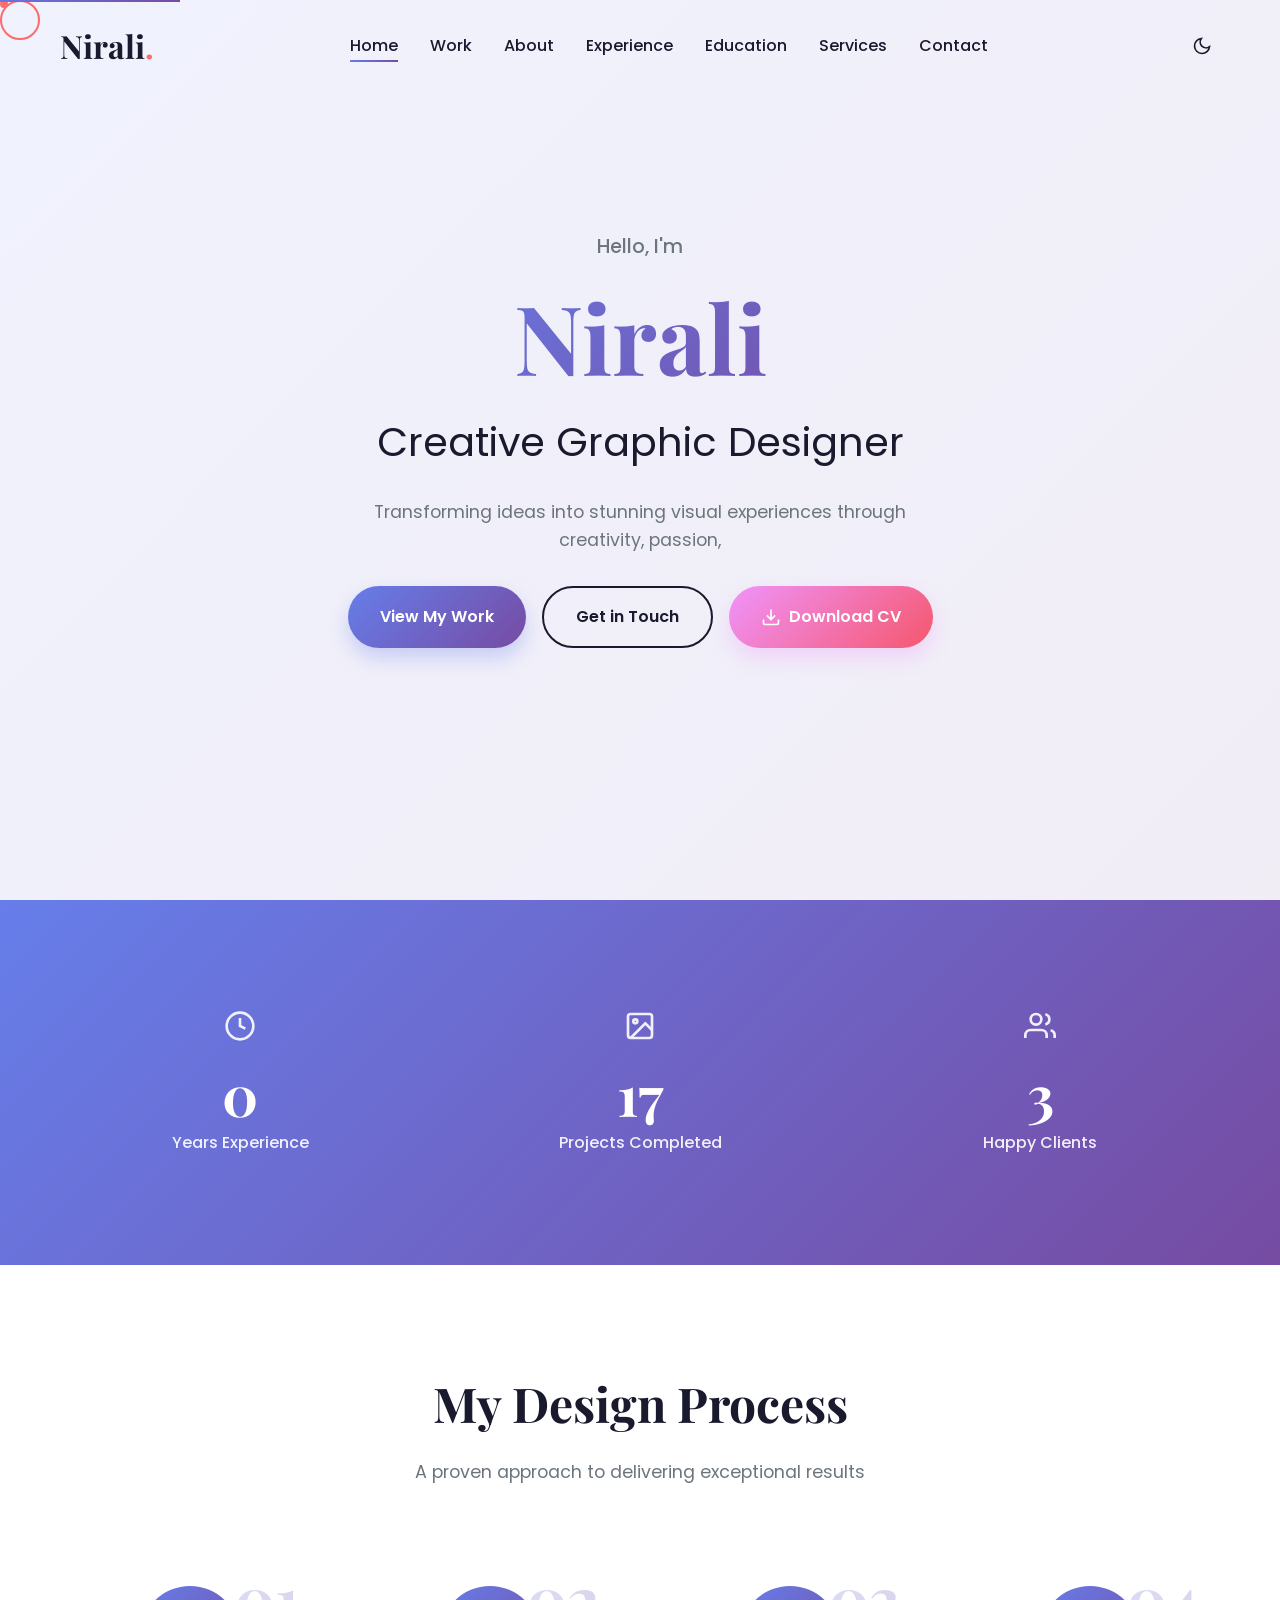
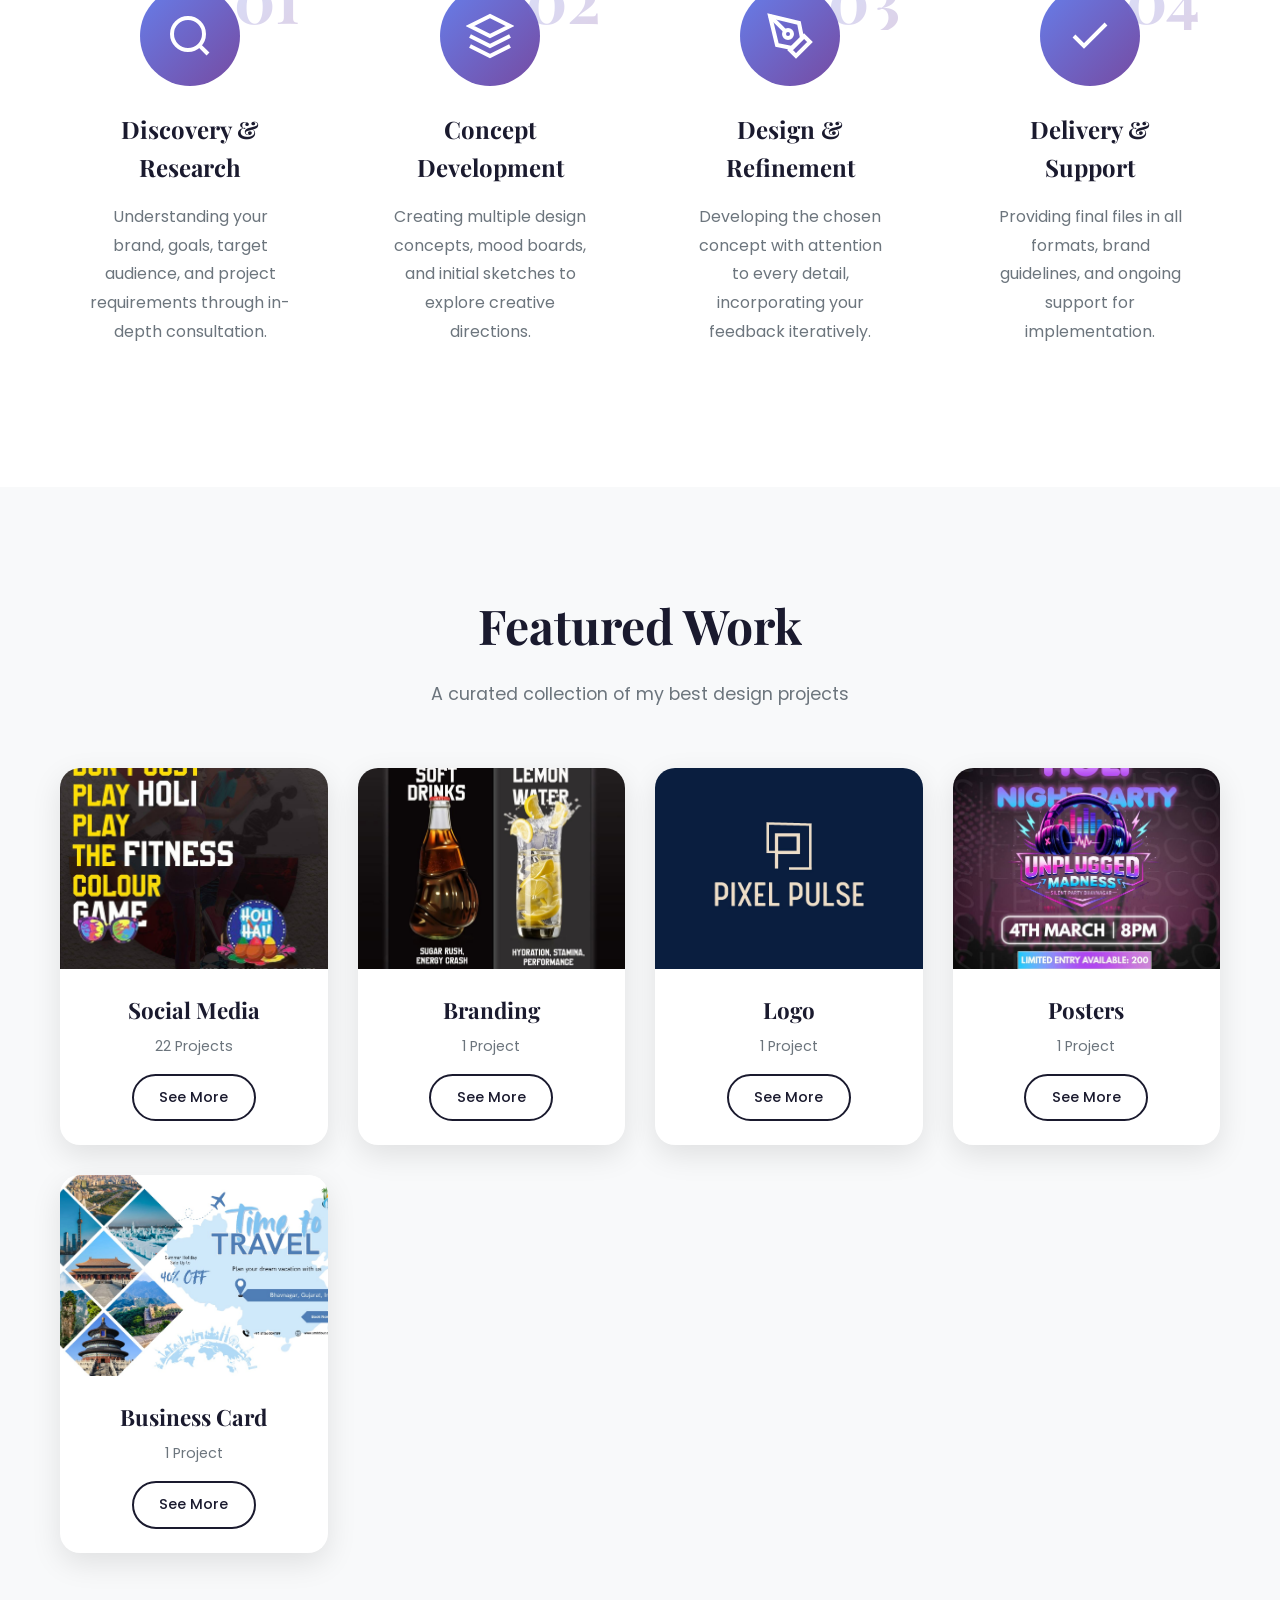
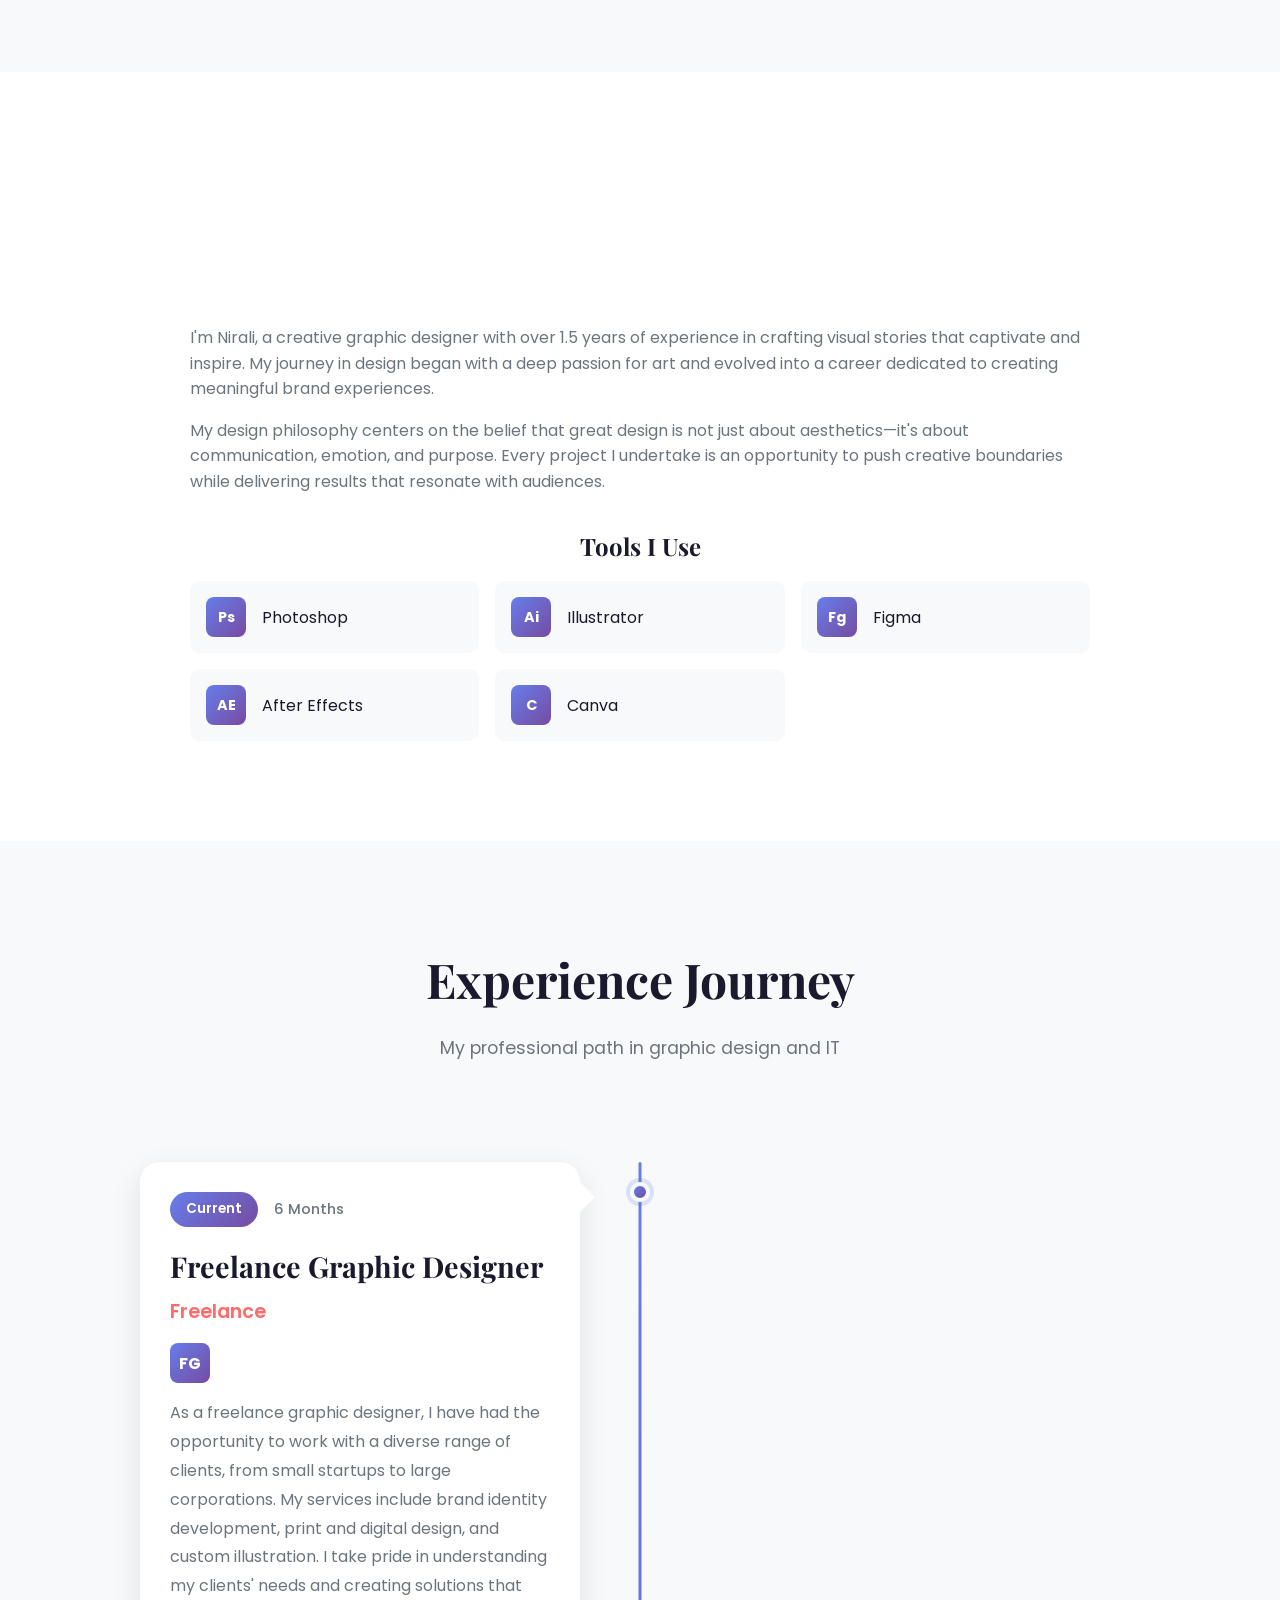
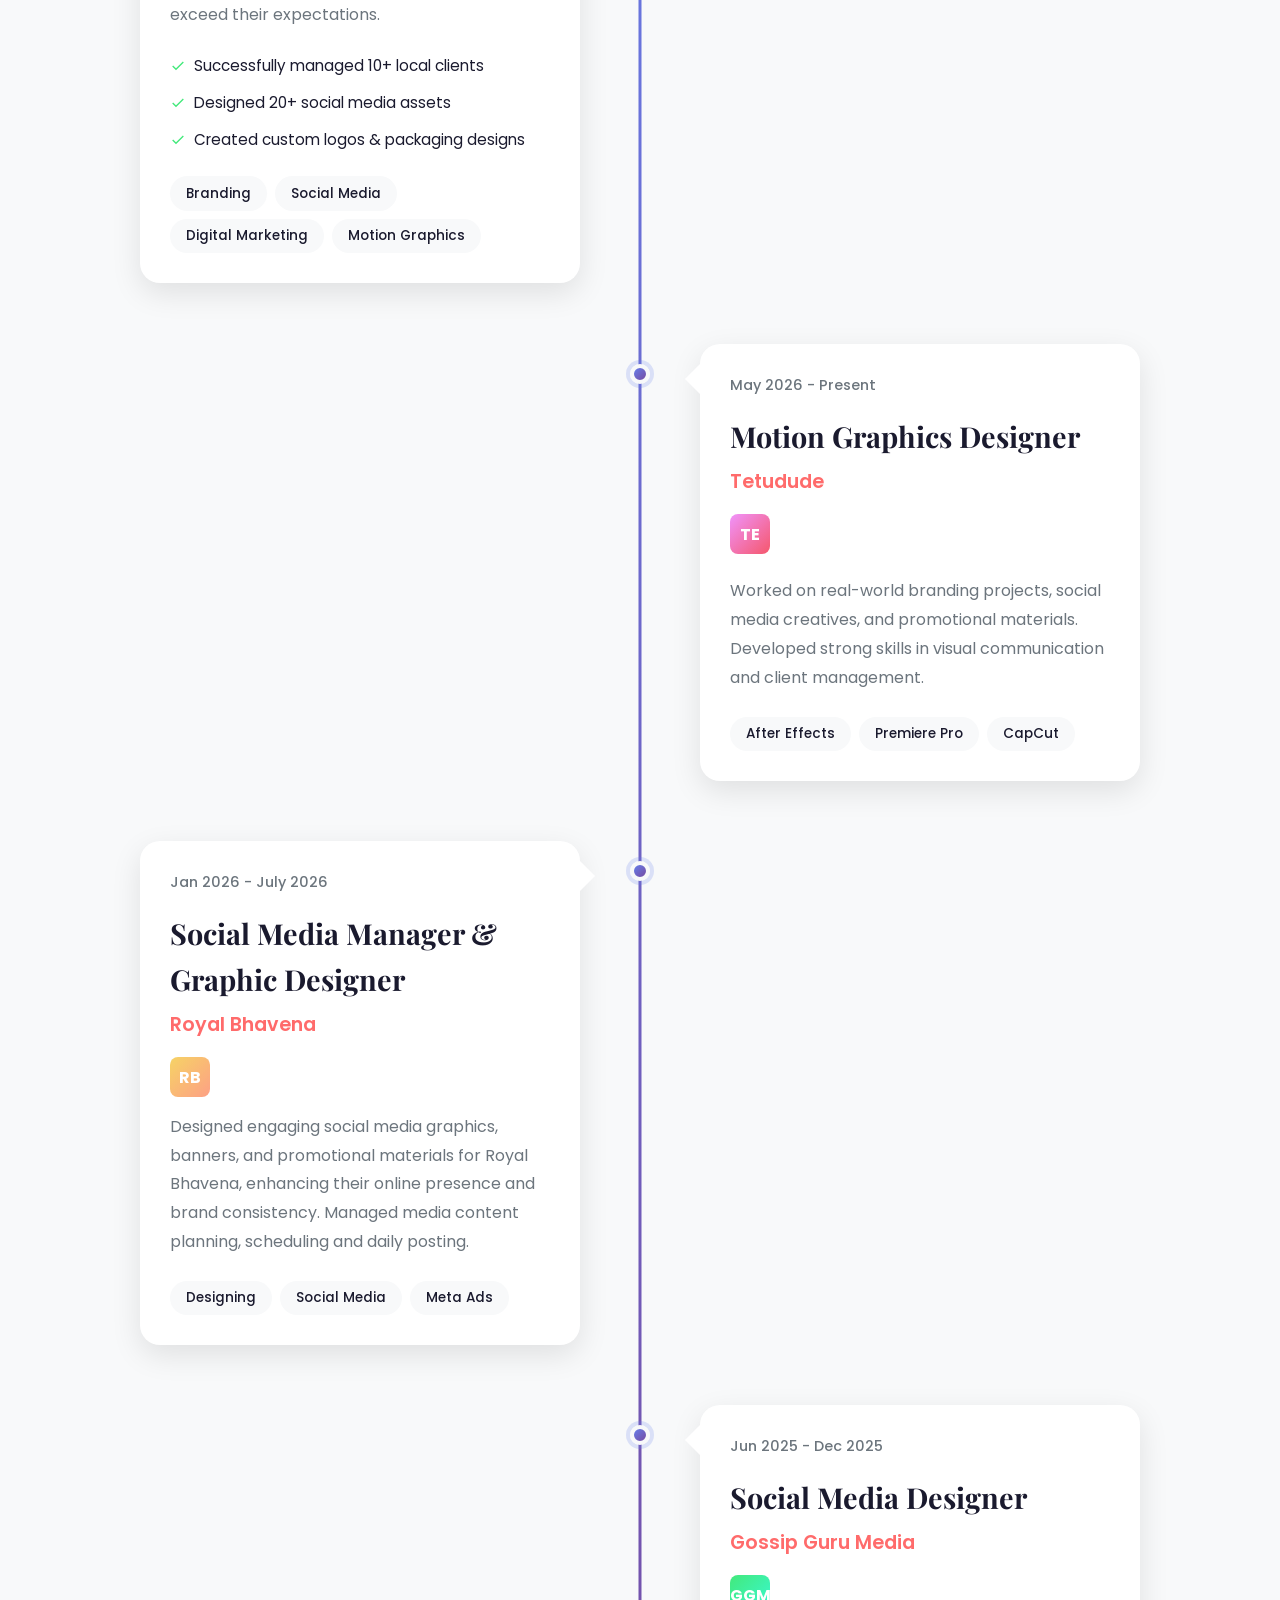
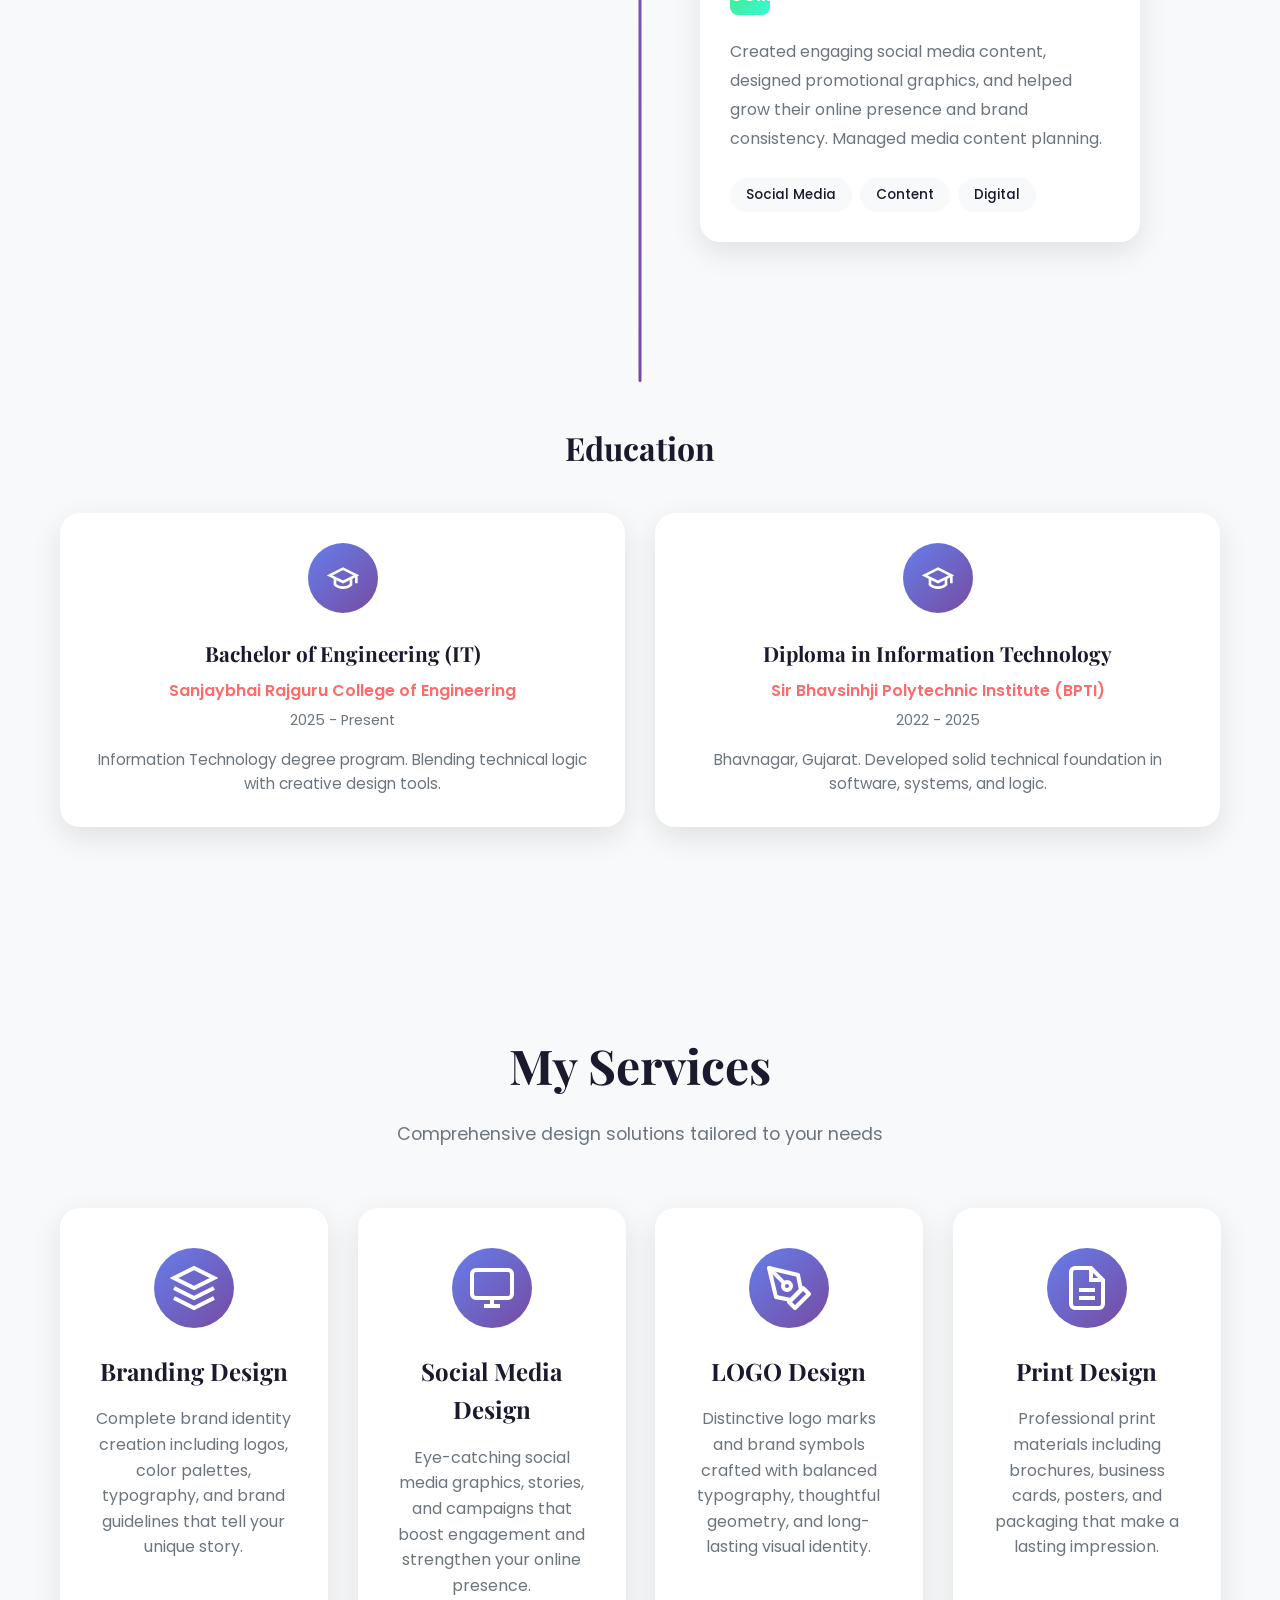
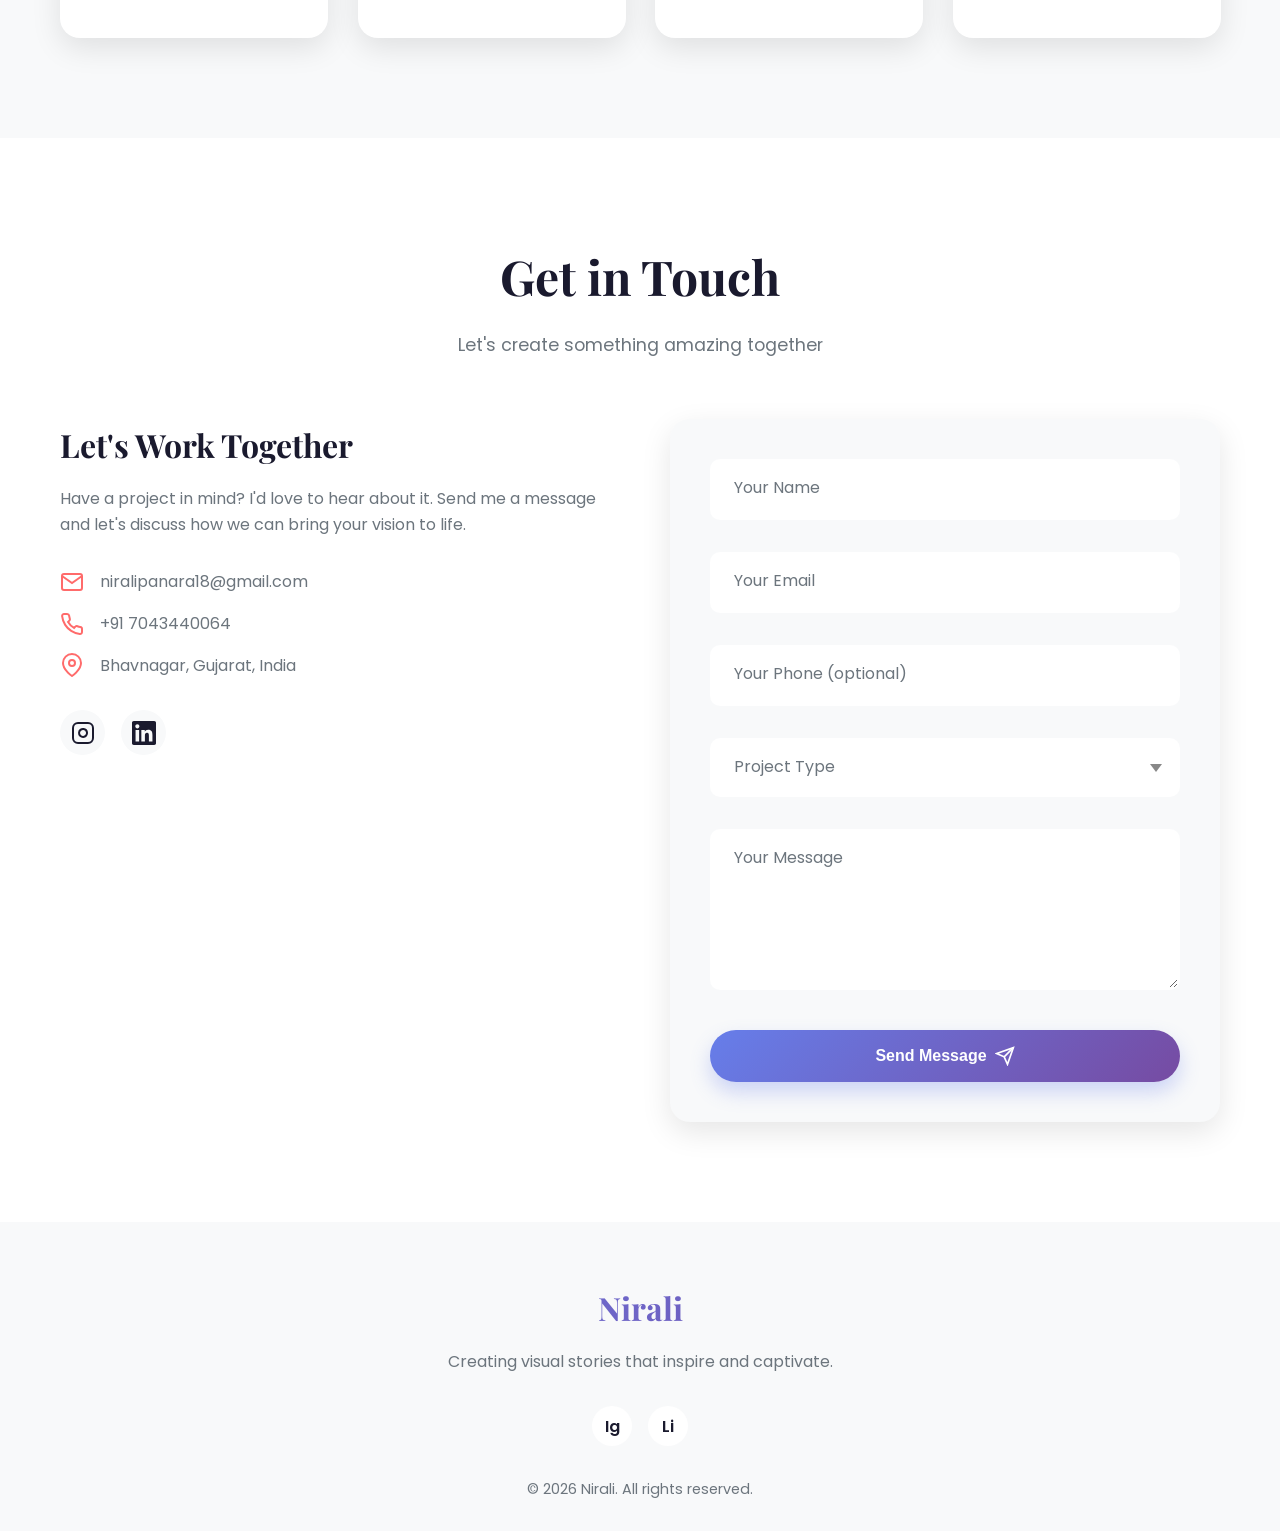
==== commit c3aeb79b: "Add files via upload" ====
--- a/index.html
+++ b/index.html
@@ -168,18 +168,6 @@
                         <div class="stat-number" data-target="5">0</div>
                         <div class="stat-label">Happy Clients</div>
                     </div>
-
-                    <!-- <div class="stat-item animate-on-scroll">
-                        <div class="stat-icon">
-                            <svg width="32" height="32" viewBox="0 0 24 24" fill="none" stroke="currentColor"
-                                stroke-width="2">
-                                <circle cx="12" cy="8" r="7"></circle>
-                                <polyline points="8.21 13.89 7 23 12 20 17 23 15.79 13.88"></polyline>
-                            </svg>
-                        </div>
-                        <div class="stat-number" data-target="10">0</div>
-                        <div class="stat-label">Awards Won</div>
-                    </div> -->
                 </div>
             </div>
         </section>
@@ -860,10 +848,6 @@
                                 <div class="tool-item">
                                     <div class="tool-icon">Fg</div>
                                     <span>Figma</span>
-                                </div>
-                                <div class="tool-item">
-                                    <div class="tool-icon">Xd</div>
-                                    <span>Adobe XD</span>
                                 </div>
                                 <div class="tool-item">
                                     <div class="tool-icon">AE</div>
@@ -971,7 +955,9 @@
                                     </defs>
                                 </svg>
                             </div>
-                            <p class="timeline-description">Worked on real-world branding projects, social media creatives, and promotional materials. Developed strong skills in visual communication and client management.
+                            <p class="timeline-description">Worked on real-world branding projects, social media
+                                creatives, and promotional materials. Developed strong skills in visual communication
+                                and client management.
                             </p>
                             <div class="timeline-tags">
                                 <span class="tag">After Effects</span>
@@ -1037,7 +1023,8 @@
                                     </defs>
                                 </svg>
                             </div>
-                            <p class="timeline-description">Created engaging social media content, designed promotional graphics, and helped
+                            <p class="timeline-description">Created engaging social media content, designed promotional
+                                graphics, and helped
                                 grow their online presence and brand consistency. Managed media content planning.</p>
                             <div class="timeline-tags">
                                 <span class="tag">Social Media</span>
@@ -1135,7 +1122,8 @@
                             </svg>
                         </div>
                         <h3>LOGO Design</h3>
-                        <p>Distinctive logo marks and brand symbols crafted with balanced typography, thoughtful geometry, and long-lasting visual identity.</p>
+                        <p>Distinctive logo marks and brand symbols crafted with balanced typography, thoughtful
+                            geometry, and long-lasting visual identity.</p>
                     </div>
 
                     <div class="service-card animate-on-scroll">
@@ -1156,105 +1144,6 @@
             </div>
         </section>
 
-        <!-- Skills Section
-        <section class="skills-section">
-            <div class="container">
-                <div class="section-header animate-on-scroll">
-                    <h2 class="section-title">Skills & Tools</h2>
-                    <p class="section-subtitle">Technologies and tools I work with</p>
-                </div>
-                <div class="skills-grid">
-                    <div class="skill-item animate-on-scroll" data-skill="95">
-                        <div class="skill-header">
-                            <div class="skill-icon">Ps</div>
-                            <div>
-                                <div class="skill-name">Photoshop</div>
-                                <div class="skill-percentage">95%</div>
-                            </div>
-                        </div>
-                        <div class="skill-bar">
-                            <div class="skill-progress" data-width="95"></div>
-                        </div>
-                    </div>
-
-                    <div class="skill-item animate-on-scroll" data-skill="90">
-                        <div class="skill-header">
-                            <div class="skill-icon">Ai</div>
-                            <div>
-                                <div class="skill-name">Illustrator</div>
-                                <div class="skill-percentage">90%</div>
-                            </div>
-                        </div>
-                        <div class="skill-bar">
-                            <div class="skill-progress" data-width="90"></div>
-                        </div>
-                    </div>
-
-                    <div class="skill-item animate-on-scroll" data-skill="85">
-                        <div class="skill-header">
-                            <div class="skill-icon">Fg</div>
-                            <div>
-                                <div class="skill-name">Figma</div>
-                                <div class="skill-percentage">85%</div>
-                            </div>
-                        </div>
-                        <div class="skill-bar">
-                            <div class="skill-progress" data-width="85"></div>
-                        </div>
-                    </div>
-                    <div class="skill-item animate-on-scroll" data-skill="95">
-                        <div class="skill-header">
-                            <div class="skill-icon">C</div>
-                            <div>
-                                <div class="skill-name">Canva</div>
-                                <div class="skill-percentage">95%</div>
-                            </div>
-                        </div>
-                        <div class="skill-bar">
-                            <div class="skill-progress" data-width="95"></div>
-                        </div>
-                    </div>
-                    <div class="skill-item animate-on-scroll" data-skill="80">
-                        <div class="skill-header">
-                            <div class="skill-icon">Xd</div>
-                            <div>
-                                <div class="skill-name">Adobe XD</div>
-                                <div class="skill-percentage">80%</div>
-                            </div>
-                        </div>
-                        <div class="skill-bar">
-                            <div class="skill-progress" data-width="80"></div>
-                        </div>
-                    </div>
-
-                    <div class="skill-item animate-on-scroll" data-skill="88">
-                        <div class="skill-header">
-                            <div class="skill-icon">Id</div>
-                            <div>
-                                <div class="skill-name">InDesign</div>
-                                <div class="skill-percentage">88%</div>
-                            </div>
-                        </div>
-                        <div class="skill-bar">
-                            <div class="skill-progress" data-width="88"></div>
-                        </div>
-                    </div>
-
-                    <div class="skill-item animate-on-scroll" data-skill="75">
-                        <div class="skill-header">
-                            <div class="skill-icon">Ae</div>
-                            <div>
-                                <div class="skill-name">After Effects</div>
-                                <div class="skill-percentage">75%</div>
-                            </div>
-                        </div>
-                        <div class="skill-bar">
-                            <div class="skill-progress" data-width="75"></div>
-                        </div>
-                    </div>
-                </div>
-            </div>
-        </section> -->
 
         <!-- Contact Section -->
         <section id="contact" class="contact-section">
@@ -1277,12 +1166,15 @@
                                     </path>
                                     <polyline points="22,6 12,13 2,6"></polyline>
                                 </svg>
-                                <a href="mailto:niralipanara18@gmail.com" class="contact-email-link">niralipanara18@gmail.com</a>
+                                <a href="mailto:niralipanara18@gmail.com"
+                                    class="contact-email-link">niralipanara18@gmail.com</a>
                             </div>
                             <div class="contact-item">
                                 <svg width="24" height="24" viewBox="0 0 24 24" fill="none" stroke="currentColor"
                                     stroke-width="2">
-                                    <path d="M22 16.92v3a2 2 0 0 1-2.18 2 19.79 19.79 0 0 1-8.63-3.07 19.5 19.5 0 0 1-6-6 19.79 19.79 0 0 1-3.07-8.67A2 2 0 0 1 4.11 2h3a2 2 0 0 1 2 1.72 12.84 12.84 0 0 0 .7 2.81 2 2 0 0 1-.45 2.11L8.09 9.91a16 16 0 0 0 6 6l1.27-1.27a2 2 0 0 1 2.11-.45 12.84 12.84 0 0 0 2.81.7A2 2 0 0 1 22 16.92z"></path>
+                                    <path
+                                        d="M22 16.92v3a2 2 0 0 1-2.18 2 19.79 19.79 0 0 1-8.63-3.07 19.5 19.5 0 0 1-6-6 19.79 19.79 0 0 1-3.07-8.67A2 2 0 0 1 4.11 2h3a2 2 0 0 1 2 1.72 12.84 12.84 0 0 0 .7 2.81 2 2 0 0 1-.45 2.11L8.09 9.91a16 16 0 0 0 6 6l1.27-1.27a2 2 0 0 1 2.11-.45 12.84 12.84 0 0 0 2.81.7A2 2 0 0 1 22 16.92z">
+                                    </path>
                                 </svg>
                                 <a href="tel:+917043440064" class="contact-email-link">+91 7043440064</a>
                             </div>
@@ -1296,19 +1188,8 @@
                             </div>
                         </div>
                         <div class="social-links">
-                            <!-- <a href="https://www.behance.net/" class="social-link" target="_blank" rel="noopener noreferrer" aria-label="Behance">
-                                <svg width="24" height="24" viewBox="0 0 24 24" fill="currentColor">
-                                    <path
-                                        d="M22 7h-7v-2h7v2zm1.726 10c-.442 1.297-2.029 3-5.101 3-3.074 0-5.564-1.729-5.564-5.675 0-3.91 2.325-5.92 5.466-5.92 3.082 0 4.964 1.782 5.375 4.425.078.506.109 1.188.095 2.14h-8.138c.13 3.211 3.483 3.312 4.523 2.025h3.344zm-7.696-3.5h4.642c-.105-1.547-1.138-2.219-2.387-2.219-1.305 0-2.049.674-2.255 2.219zm-9.574 6.375c-3.265 0-5.452-2.186-5.452-5.538 0-3.377 2.187-5.634 5.452-5.634 2.195 0 3.745.963 4.457 2.488h-2.629c-.488-.773-1.218-1.162-2.095-1.162-1.435 0-2.398 1.053-2.398 2.512h7.326c-.055 2.597-1.938 4.834-4.661 4.834zm-2.553-7.398c.138-1.395 1.137-2.159 2.462-2.159 1.236 0 2.164.729 2.328 2.159h-4.79z" />
-                                </svg>
-                            </a>
-                            <a href="https://dribbble.com/" class="social-link" target="_blank" rel="noopener noreferrer" aria-label="Dribbble">
-                                <svg width="24" height="24" viewBox="0 0 24 24" fill="currentColor">
-                                    <path
-                                        d="M12 2c5.523 0 10 4.477 10 10s-4.477 10-10 10-10-4.477-10-10 4.477-10 10-10zm0 1.5c-4.694 0-8.5 3.806-8.5 8.5s3.806 8.5 8.5 8.5 8.5-3.806 8.5-8.5-3.806-8.5-8.5-8.5zm-3.894 3.013c1.667.553 3.177 1.453 4.556 2.487 1.378-.837 2.765-1.378 4.117-1.587-.496-1.495-1.464-2.785-2.723-3.663-1.996.553-3.887 1.587-5.95 2.763zm-1.5 1.29c-1.013 1.587-1.667 3.453-1.667 5.697 0 .348.026.695.078 1.034 1.587-.183 3.177-.496 4.738-.948-.837-1.765-1.587-3.583-2.193-5.296-.348.078-.695.183-1.034.296-.348.104-.695.235-1.034.383zm1.034 8.167c-.348.078-.695.183-1.034.296-.522.183-1.034.418-1.509.695 1.435 1.587 3.583 2.553 5.95 2.553 1.509 0 2.945-.348 4.243-.948-.837-1.765-1.587-3.583-2.193-5.296-1.587.553-3.177.948-4.738 1.131-.348.183-.695.348-1.034.522-.348.183-.695.383-1.034.609zm9.584-.879c-.695-.348-1.378-.765-2.038-1.236.522-1.378.879-2.765 1.034-4.117 1.587.695 2.945 1.765 4.017 3.096-.348.695-.695 1.378-1.034 2.038-.522.078-1.034.183-1.509.296-.183.026-.348.078-.522.104z" />
-                                </svg>
-                            </a> -->
-                            <a href="https://www.instagram.com/pixel_pulse.11?igsh=b3Eyd2J3YmEzdzMw" class="social-link" target="_blank" rel="noopener noreferrer" aria-label="Instagram">
+                            <a href="https://www.instagram.com/pixel_pulse.11?igsh=b3Eyd2J3YmEzdzMw" class="social-link"
+                                target="_blank" rel="noopener noreferrer" aria-label="Instagram">
                                 <svg width="24" height="24" viewBox="0 0 24 24" fill="none" stroke="currentColor"
                                     stroke-width="2">
                                     <rect x="2" y="2" width="20" height="20" rx="5" ry="5"></rect>
@@ -1316,7 +1197,8 @@
                                     <line x1="17.5" y1="6.5" x2="17.51" y2="6.5"></line>
                                 </svg>
                             </a>
-                            <a href="https://www.linkedin.com/in/nirali-panara-0b1098301?utm_source=share_via&utm_content=profile&utm_medium=member_android" class="social-link" target="_blank" rel="noopener noreferrer" aria-label="LinkedIn">
+                            <a href="https://www.linkedin.com/in/nirali-panara-0b1098301?utm_source=share_via&utm_content=profile&utm_medium=member_android"
+                                class="social-link" target="_blank" rel="noopener noreferrer" aria-label="LinkedIn">
                                 <svg width="24" height="24" viewBox="0 0 24 24" fill="currentColor">
                                     <path
                                         d="M20.447 20.452h-3.554v-5.569c0-1.328-.027-3.037-1.852-3.037-1.853 0-2.136 1.445-2.136 2.939v5.667h-3.554v-11.452h3.414v1.561h.046c.477-.9 1.637-1.85 3.37-1.85 3.601 0 4.267 2.37 4.267 5.455v6.286zm-15.11-13.019c-1.144 0-2.063-.926-2.063-2.065 0-1.138.92-2.063 2.063-2.063 1.14 0 2.064.925 2.064 2.063 0 1.139-.925 2.065-2.064 2.065zm1.782 13.019h-3.564v-11.452h3.564v11.452zm15.106-20.452h-20.454c-.979 0-1.771.774-1.771 1.729v20.542c0 .956.792 1.729 1.771 1.729h20.451c.978 0 1.778-.773 1.778-1.729v-20.542c0-.955-.8-1.729-1.778-1.729z" />
@@ -1333,8 +1215,8 @@
                             <input type="hidden" name="_captcha" value="false">
                             <input type="hidden" name="_next" id="formNextUrl" value="">
                             <div class="form-group">
-                                <input type="text" id="name" name="name" required placeholder=" "
-                                    autocomplete="name" maxlength="80">
+                                <input type="text" id="name" name="name" required placeholder=" " autocomplete="name"
+                                    maxlength="80">
                                 <label for="name">Your Name</label>
                             </div>
                             <div class="form-group">
@@ -1343,10 +1225,8 @@
                                 <label for="email">Your Email</label>
                             </div>
                             <div class="form-group">
-                                <input type="tel" id="phone" name="phone" placeholder=" "
-                                    autocomplete="tel" maxlength="20"
-                                    pattern="[0-9+\-\s()]{7,20}"
-                                    inputmode="tel">
+                                <input type="tel" id="phone" name="phone" placeholder=" " autocomplete="tel"
+                                    maxlength="20" pattern="[0-9+\-\s()]{7,20}" inputmode="tel">
                                 <label for="phone">Your Phone (optional)</label>
                             </div>
                             <div class="form-group form-group-select">
@@ -1393,8 +1273,11 @@
                 <div class="footer-logo">Nirali</div>
                 <p class="footer-text">Creating visual stories that inspire and captivate.</p>
                 <div class="footer-social">
-                    <a href="https://www.instagram.com/pixel_pulse.11?igsh=b3Eyd2J3YmEzdzMw" class="footer-social-link" target="_blank" rel="noopener noreferrer" aria-label="Instagram">Ig</a>
-                    <a href="https://www.linkedin.com/in/nirali-panara-0b1098301?utm_source=share_via&utm_content=profile&utm_medium=member_android" class="footer-social-link" target="_blank" rel="noopener noreferrer" aria-label="LinkedIn">Li</a>
+                    <a href="https://www.instagram.com/pixel_pulse.11?igsh=b3Eyd2J3YmEzdzMw" class="footer-social-link"
+                        target="_blank" rel="noopener noreferrer" aria-label="Instagram">Ig</a>
+                    <a href="https://www.linkedin.com/in/nirali-panara-0b1098301?utm_source=share_via&utm_content=profile&utm_medium=member_android"
+                        class="footer-social-link" target="_blank" rel="noopener noreferrer"
+                        aria-label="LinkedIn">Li</a>
                 </div>
                 <p class="copyright">&copy; 2026 Nirali. All rights reserved.</p>
             </div>
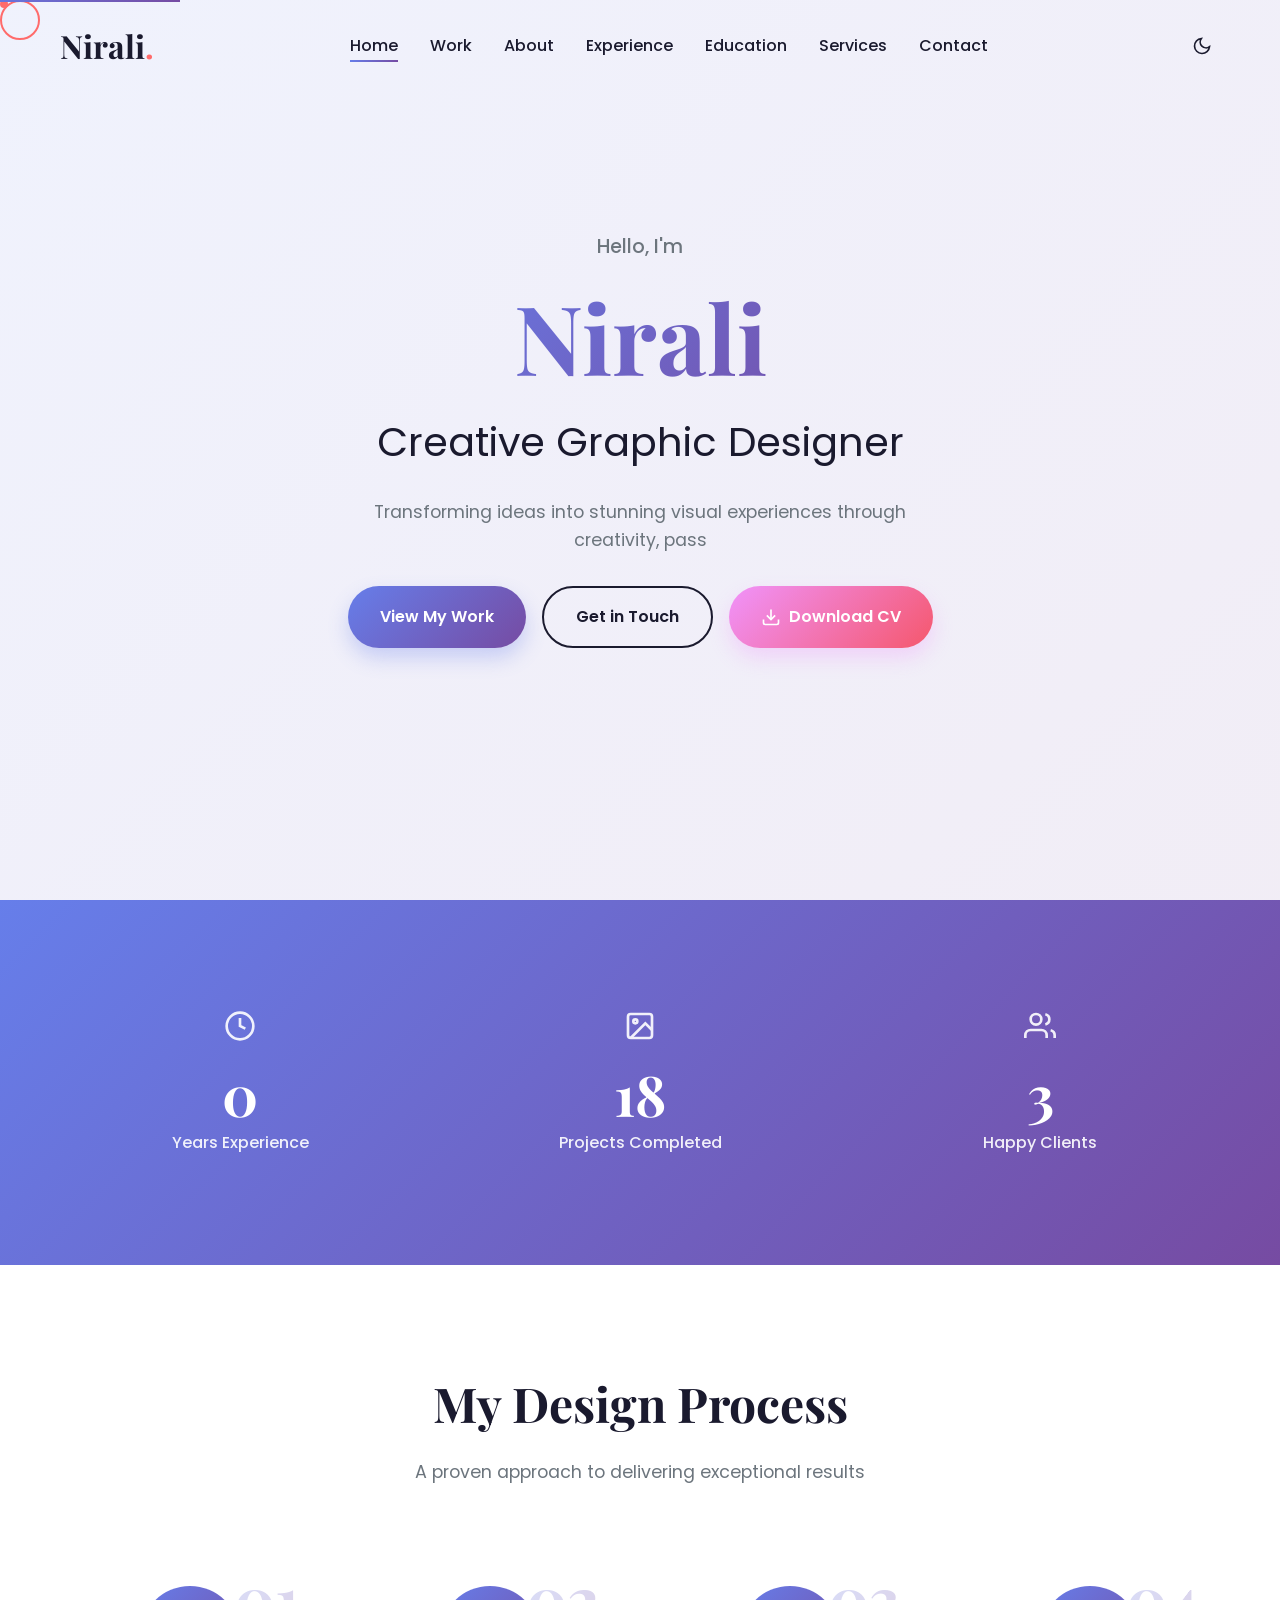
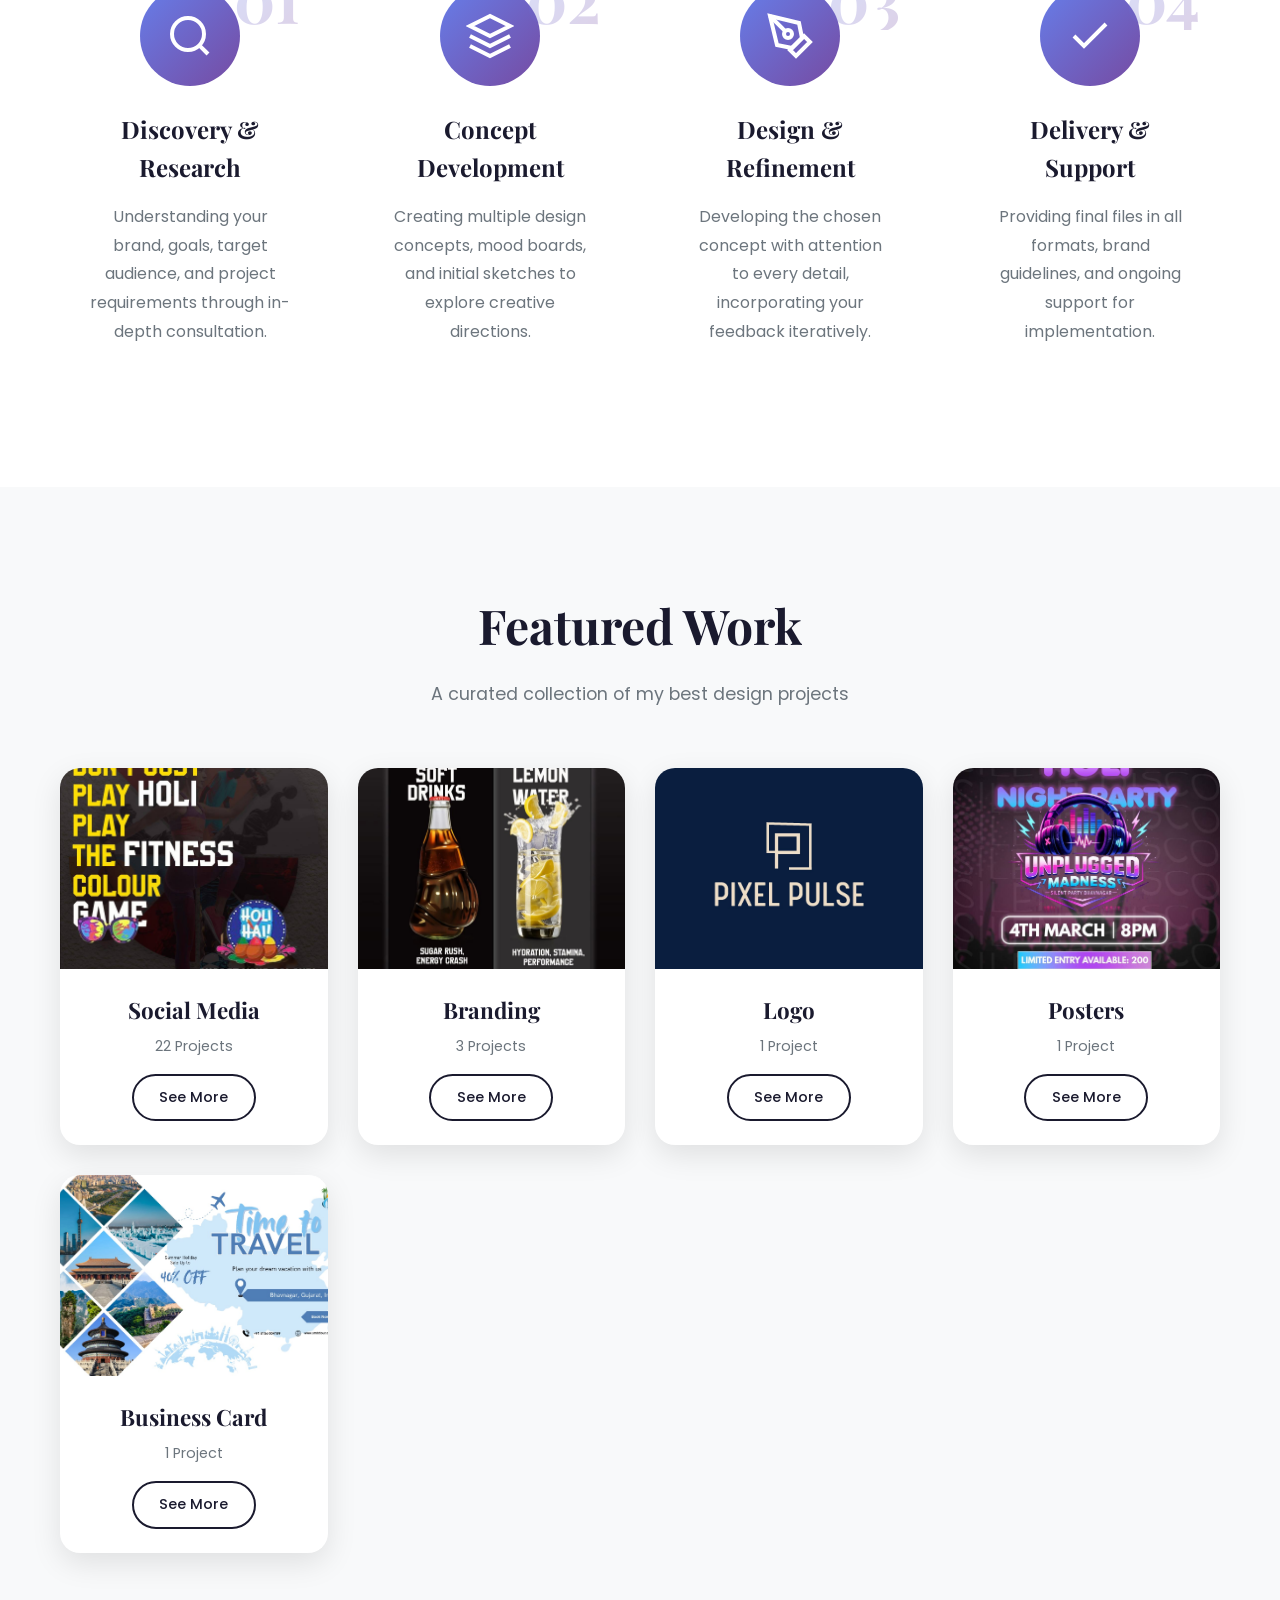
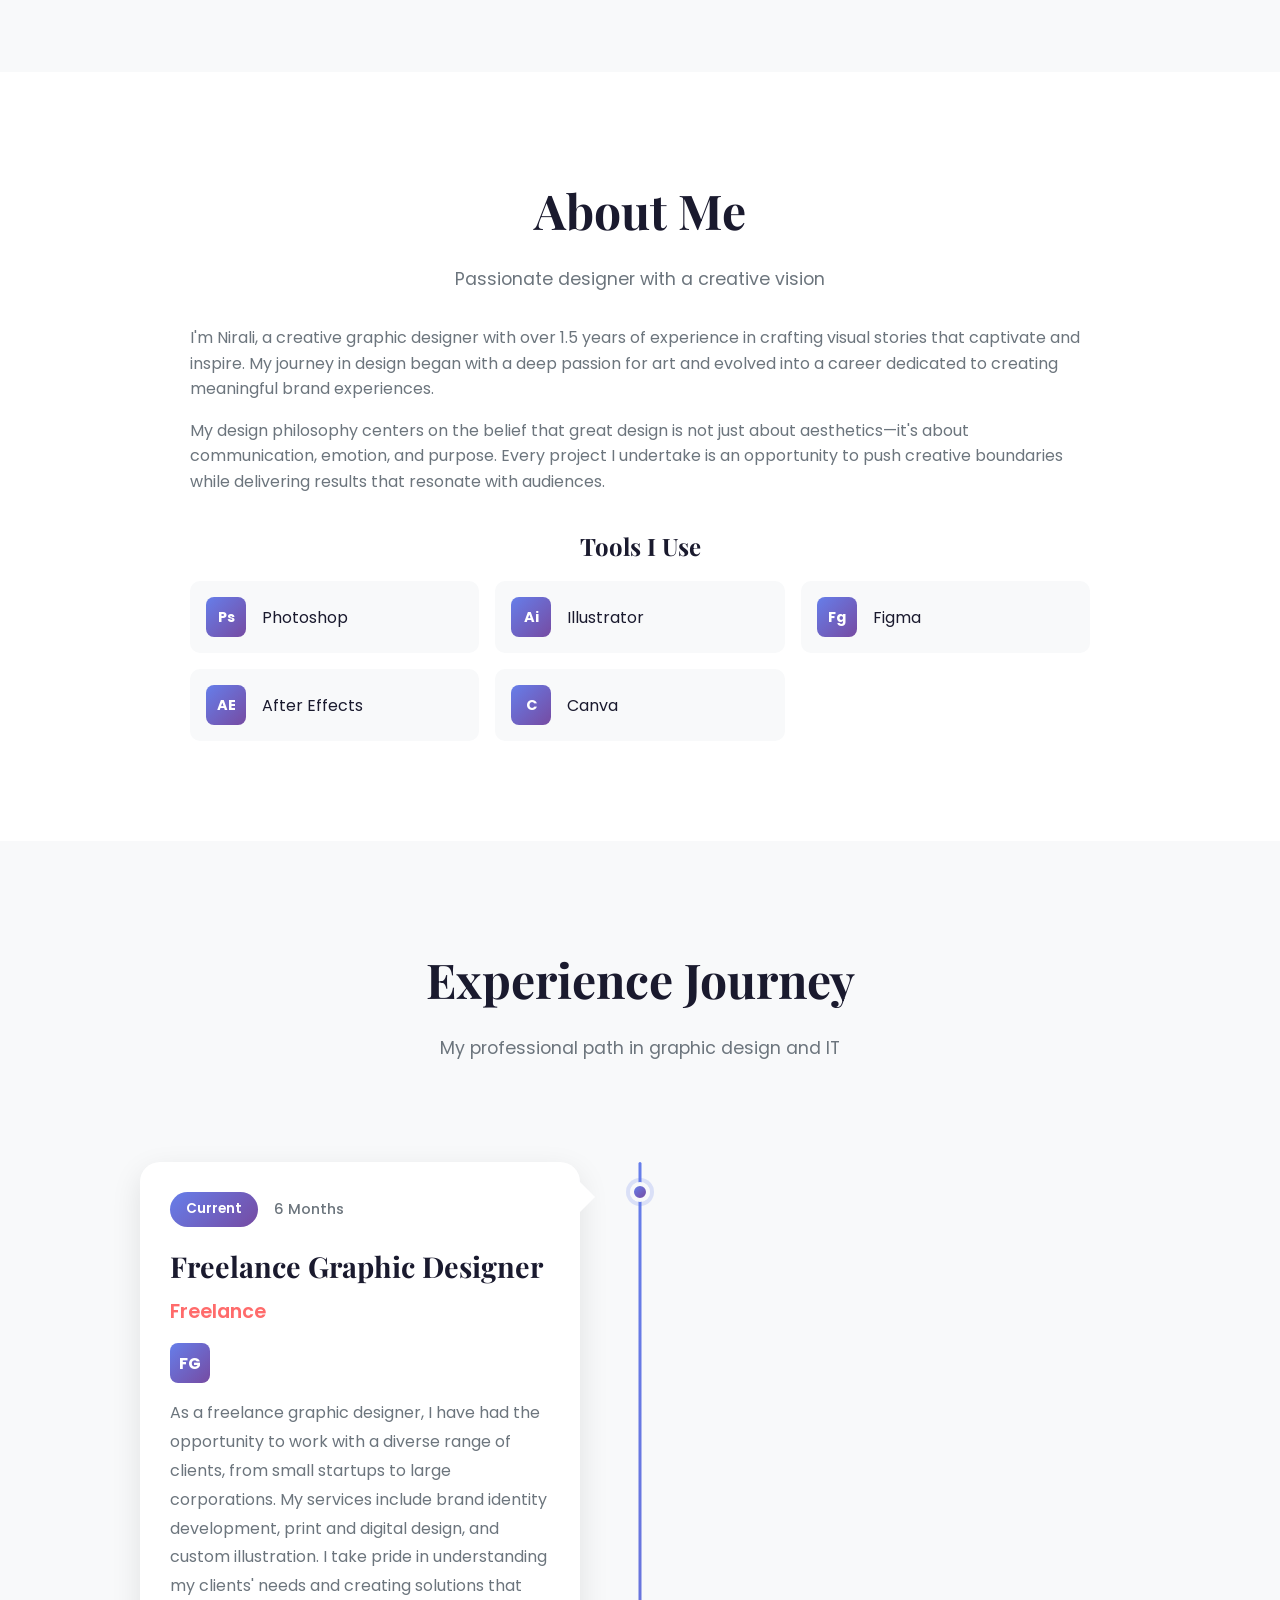
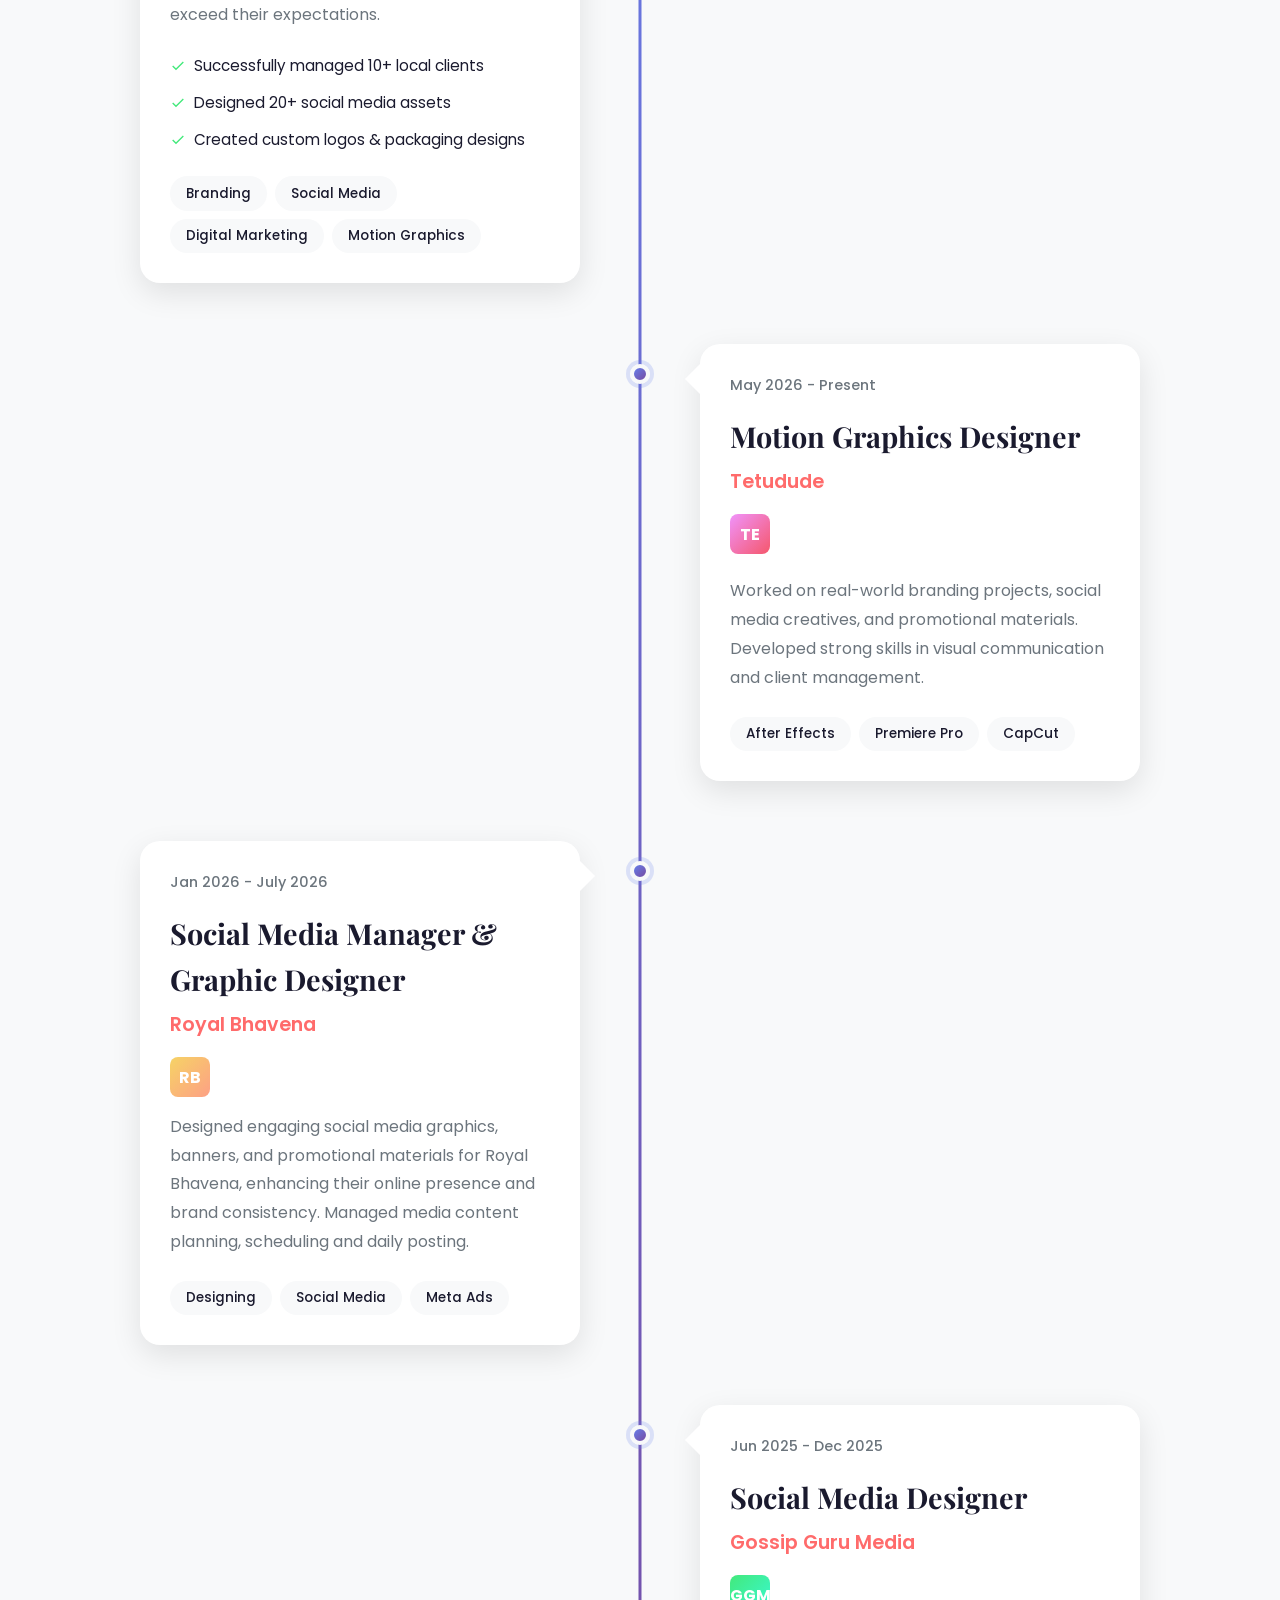
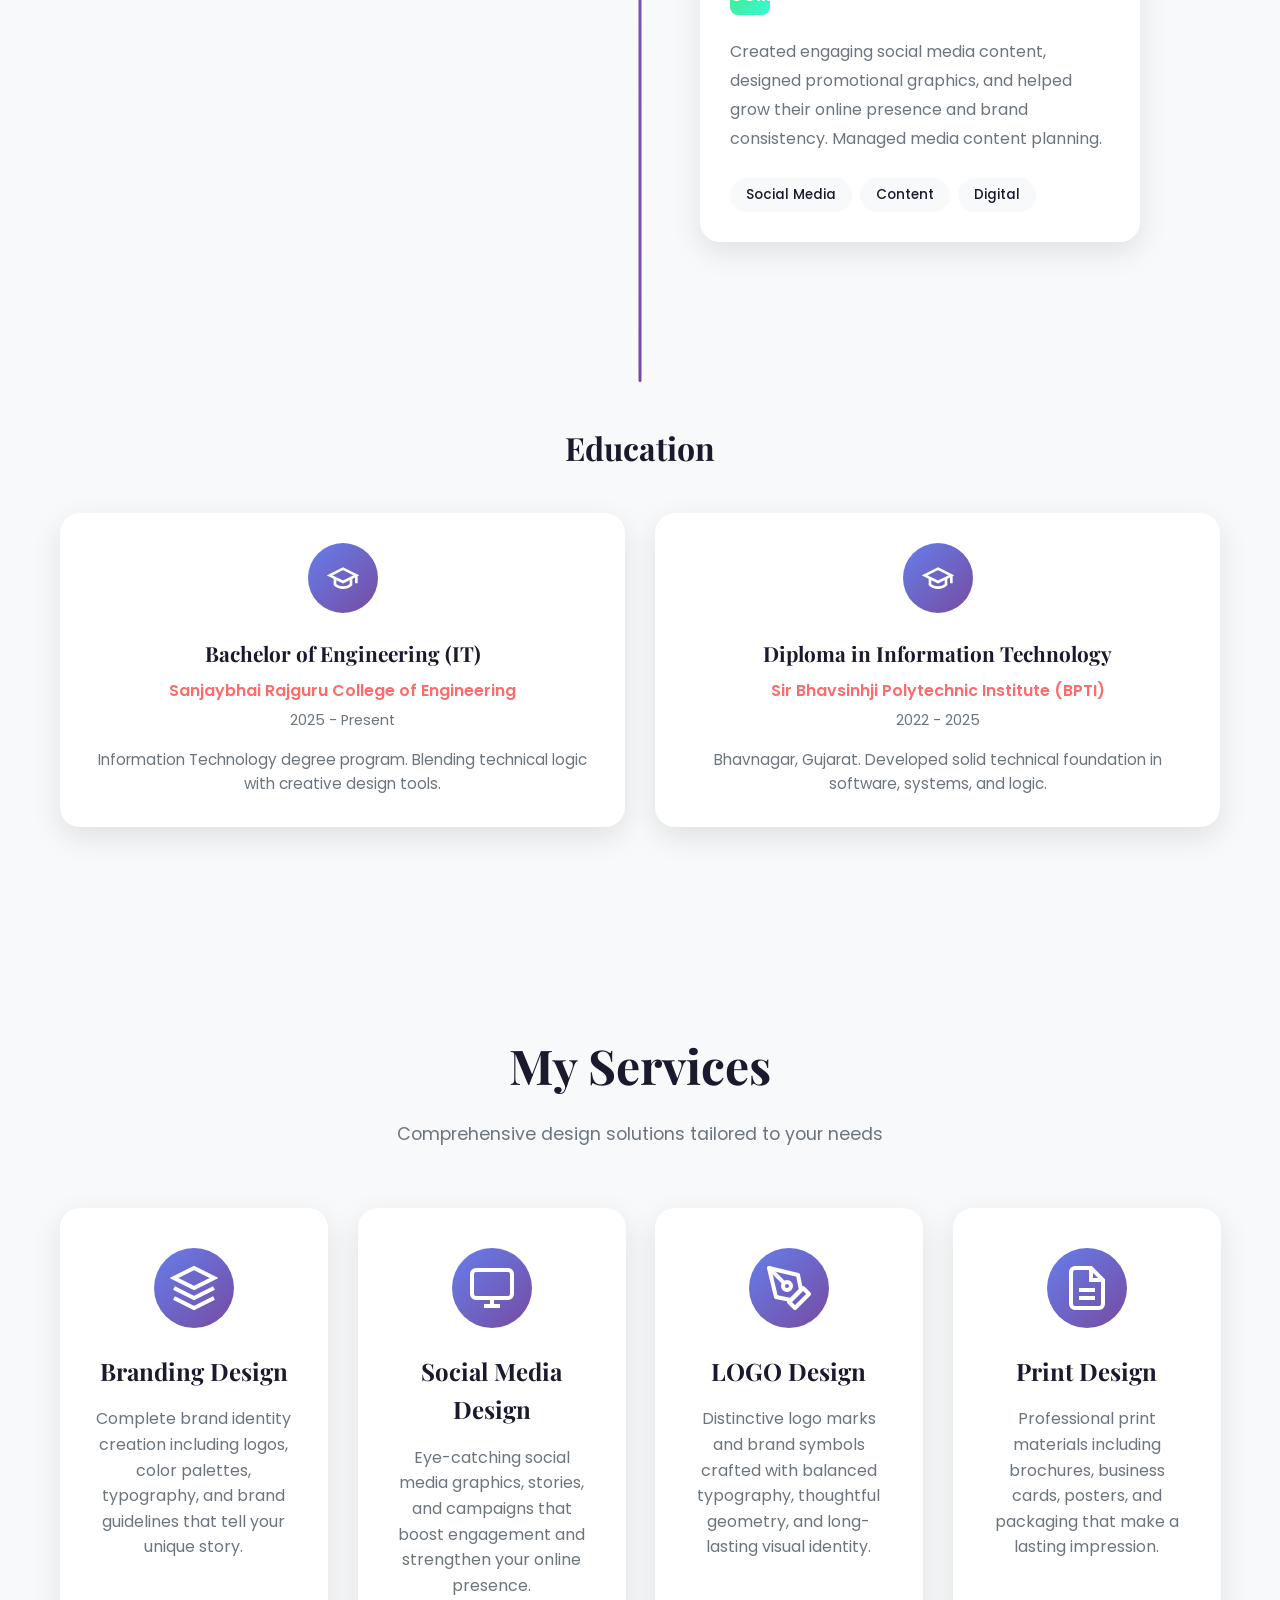
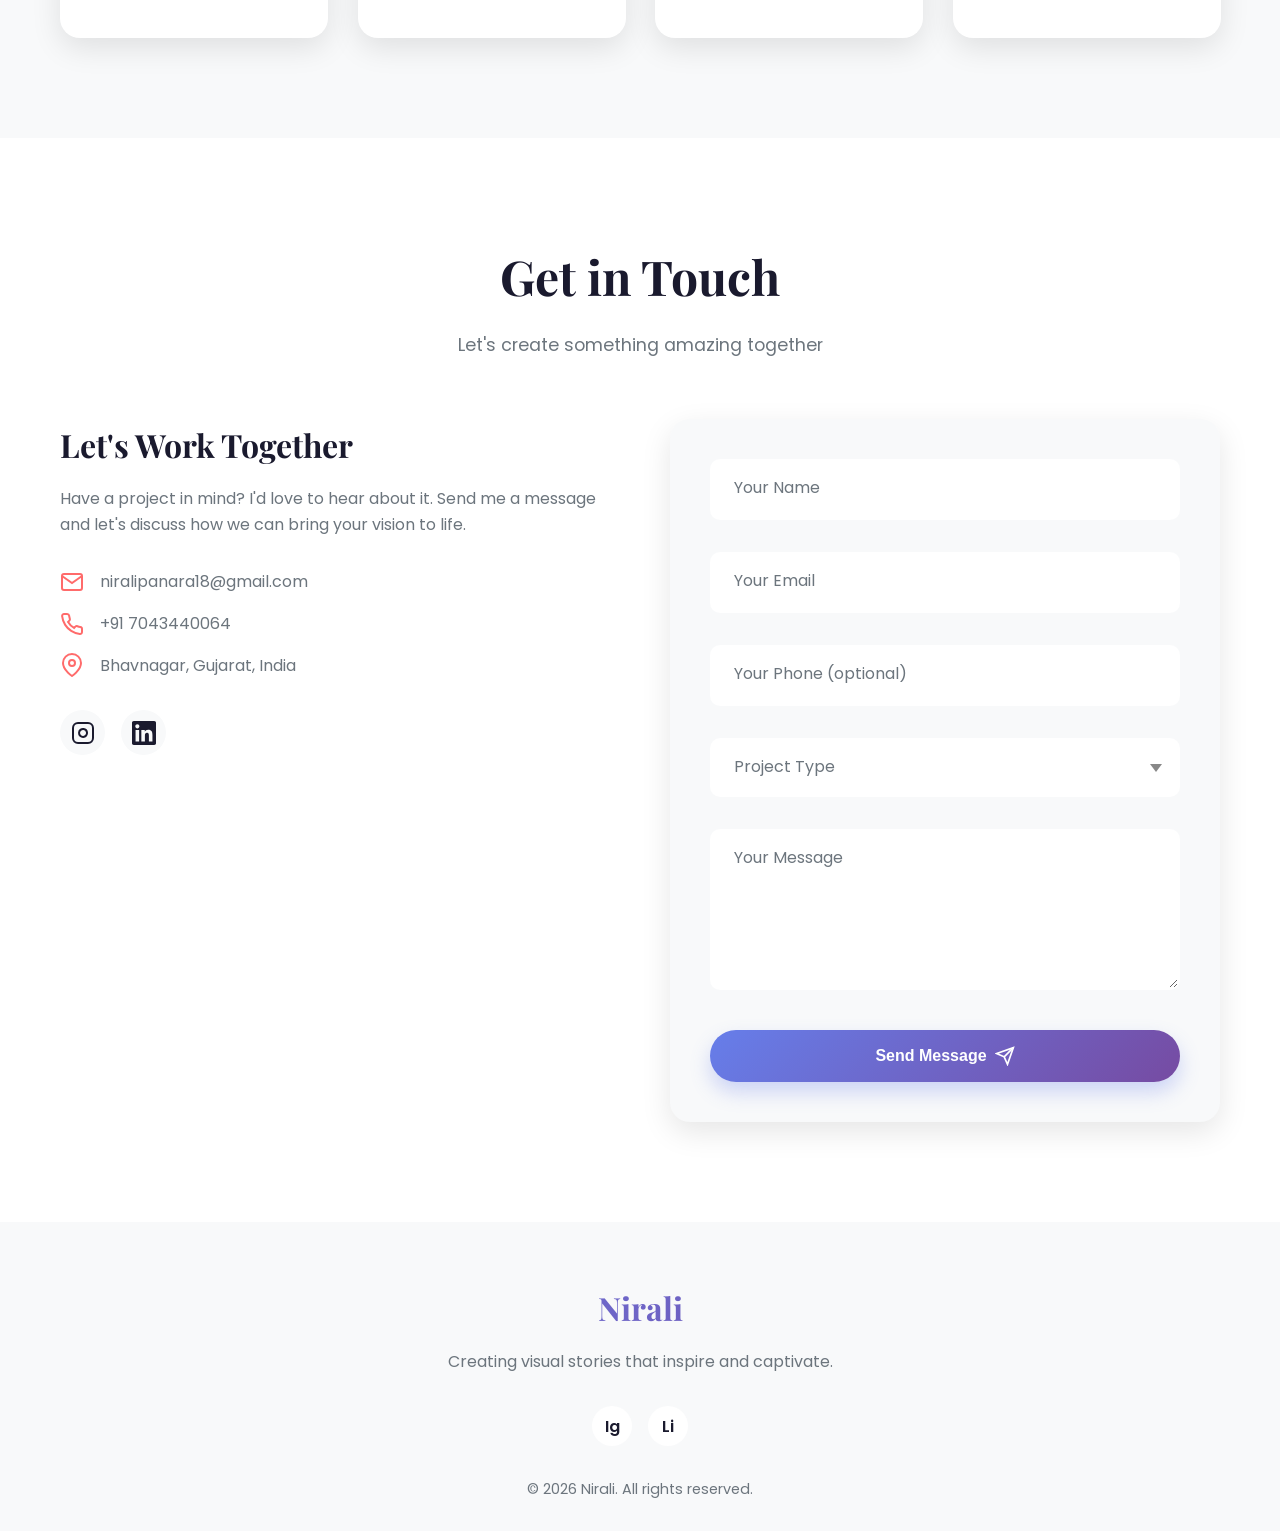
==== commit 082d1bf0: "Add files via upload" ====
--- a/index.html
+++ b/index.html
@@ -151,7 +151,7 @@
                                 <polyline points="21 15 16 10 5 21"></polyline>
                             </svg>
                         </div>
-                        <div class="stat-number" data-target="25">0</div>
+                        <div class="stat-number" data-target="26">0</div>
                         <div class="stat-label">Projects Completed</div>
                     </div>
 
@@ -267,7 +267,7 @@
                         </div>
                         <div class="category-info">
                             <h3>Branding</h3>
-                            <p class="category-count">1 Project</p>
+                            <p class="category-count">3 Projects</p>
                             <button class="btn-see-more" data-category="branding">See More</button>
                         </div>
                     </div>
@@ -326,6 +326,8 @@
 
                     <!-- Portfolio Grid -->
                     <div class="portfolio-grid" id="expandedGrid">
+                        <!-- Branding Project 27 (New) -->
+                        <!-- Branding Project 1 (Existing) -->
                         <div class="portfolio-item animate-on-scroll" data-category="branding" data-project="1">
                             <div class="portfolio-image">
                                 <img src="Assets/Branding/Branding1.jpeg" alt="Brand Identity Kit" loading="lazy">
@@ -343,6 +345,43 @@
                                 </div>
                             </div>
                         </div>
+                        <div class="portfolio-item animate-on-scroll" data-category="branding" data-project="27">
+                            <div class="portfolio-image">
+                                <img src="Assets/Branding/Branding2.jpeg" alt="Homm14 Brand Identity" loading="lazy">
+                                <div class="portfolio-overlay">
+                                    <div class="view-project">
+                                        <svg width="24" height="24" viewBox="0 0 24 24" fill="none"
+                                            stroke="currentColor" stroke-width="2">
+                                            <path d="M15 3h6v6"></path>
+                                            <path d="M10 14 21 3"></path>
+                                            <path d="M18 13v6a2 2 0 0 1-2 2H5a2 2 0 0 1-2-2V8a2 2 0 0 1 2-2h6"></path>
+                                        </svg>
+                                    </div>
+                                    <h3>Homm14 Brand Identity</h3>
+                                    <p>Branding</p>
+                                </div>
+                            </div>
+                        </div>
+                        <!-- Branding Project 28 (New) -->
+                        <div class="portfolio-item animate-on-scroll" data-category="branding" data-project="28">
+                            <div class="portfolio-image">
+                                <img src="Assets/Branding/Branding3.jpeg" alt="Homm14 Stationery & Collaterals"
+                                    loading="lazy">
+                                <div class="portfolio-overlay">
+                                    <div class="view-project">
+                                        <svg width="24" height="24" viewBox="0 0 24 24" fill="none"
+                                            stroke="currentColor" stroke-width="2">
+                                            <path d="M15 3h6v6"></path>
+                                            <path d="M10 14 21 3"></path>
+                                            <path d="M18 13v6a2 2 0 0 1-2 2H5a2 2 0 0 1-2-2V8a2 2 0 0 1 2-2h6"></path>
+                                        </svg>
+                                    </div>
+                                    <h3>Homm14 Stationery & Collaterals</h3>
+                                    <p>Branding</p>
+                                </div>
+                            </div>
+                        </div>
+
                         <div class="portfolio-item animate-on-scroll" data-category="businessCard" data-project="2">
                             <div class="portfolio-image">
                                 <img src="Assets/Business card/Business card.jpeg" alt="Premium Business Card Design"
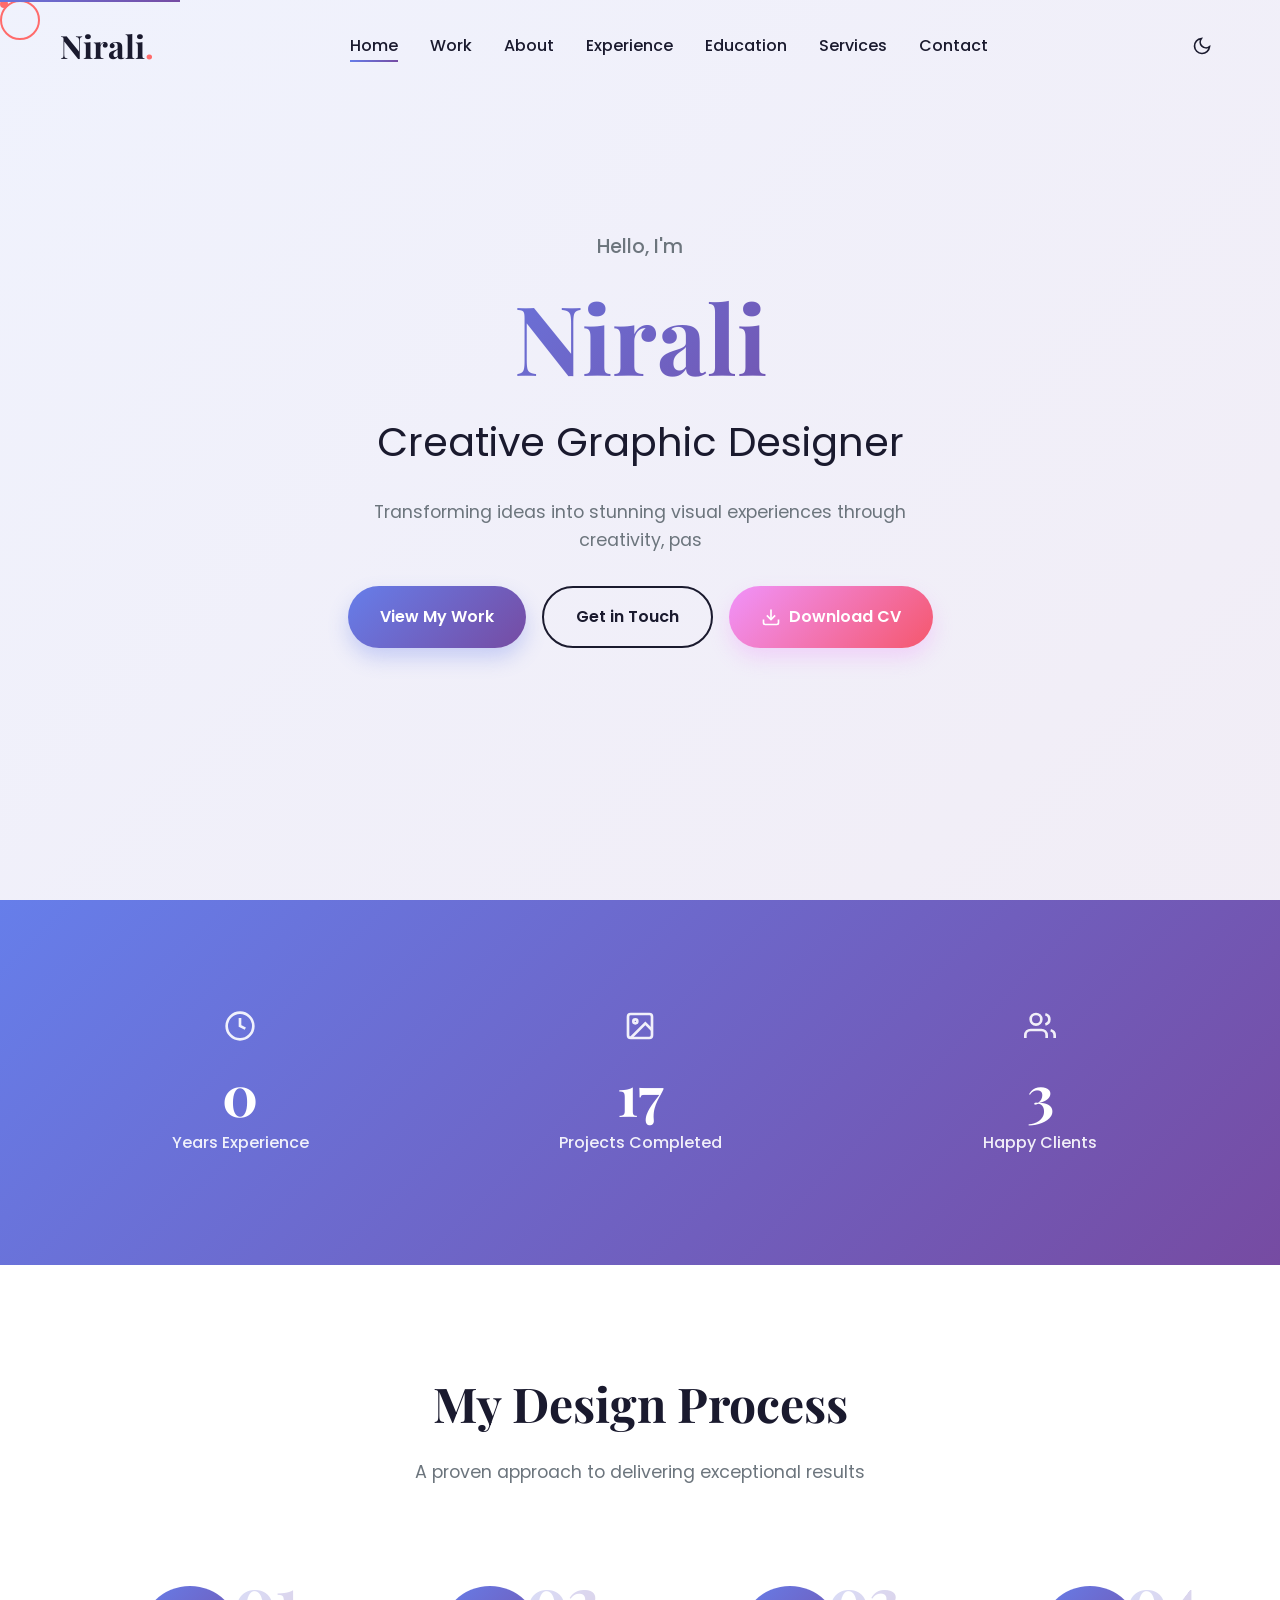
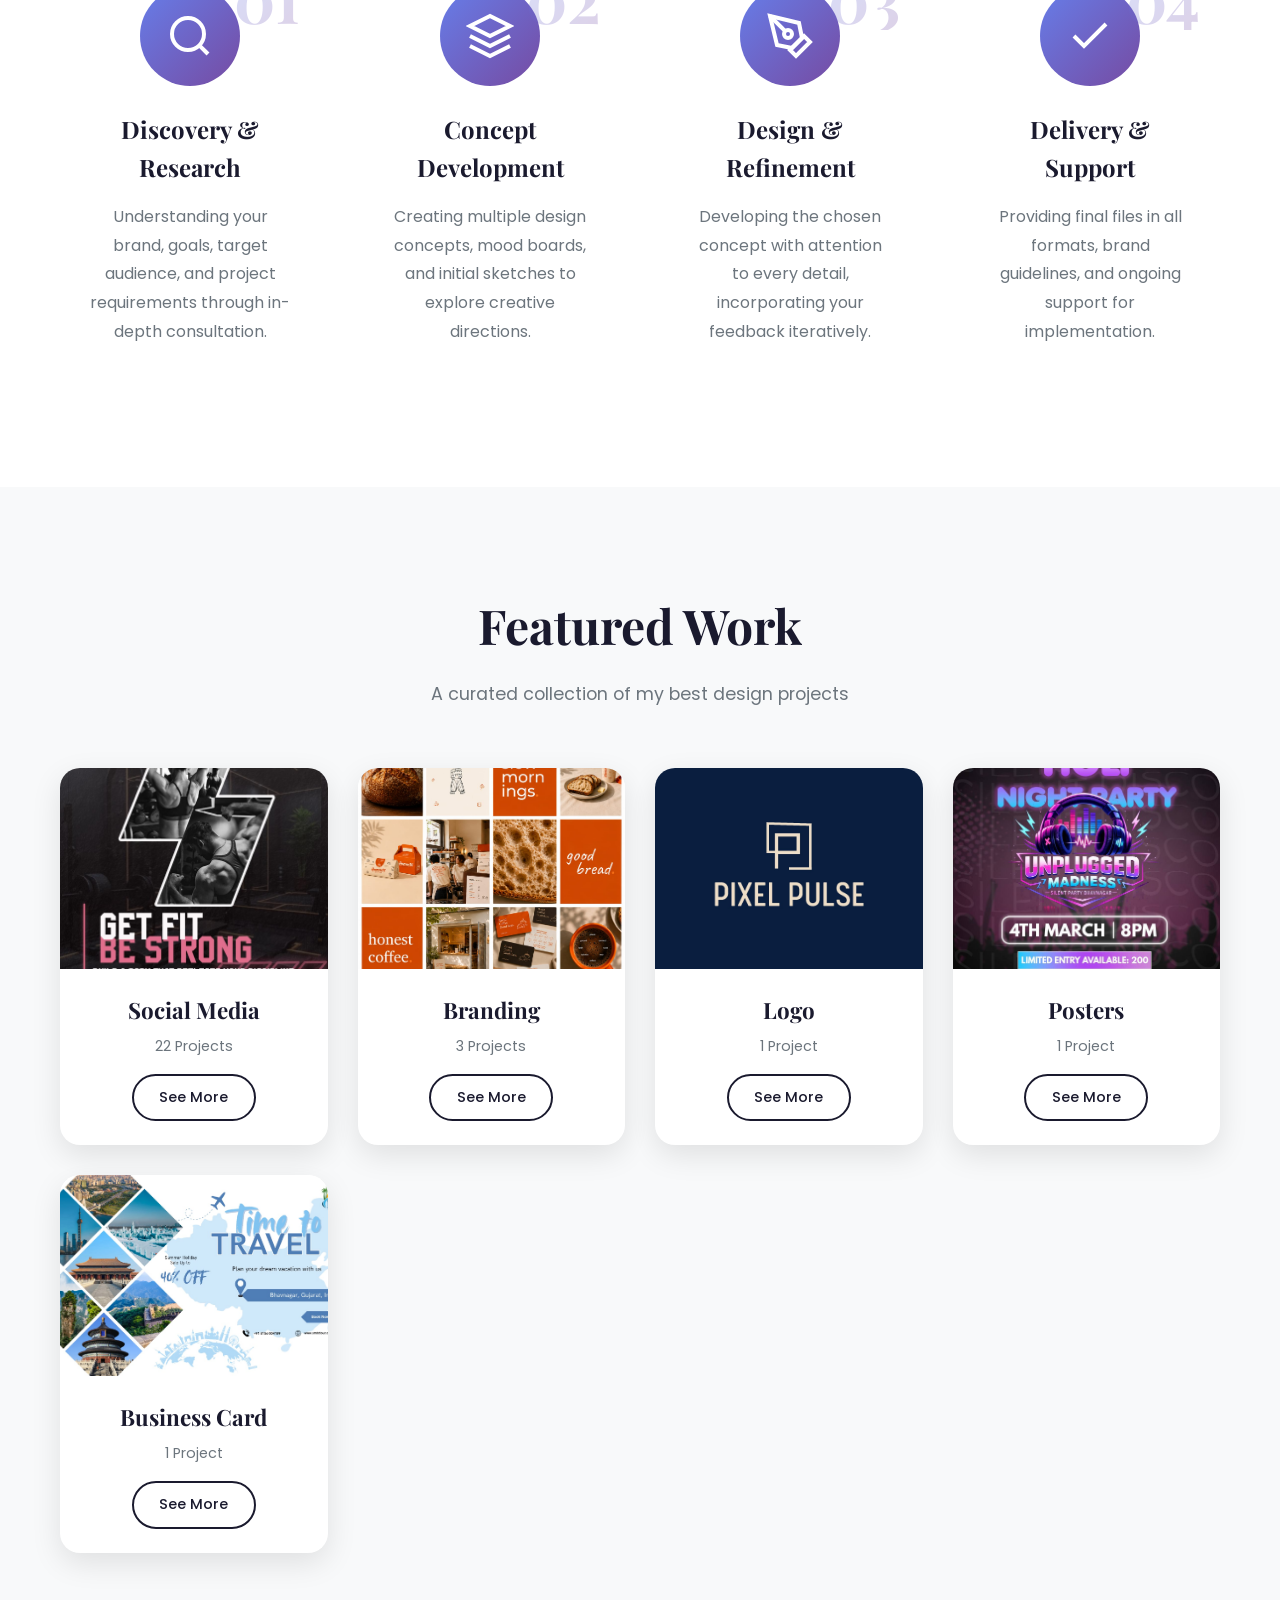
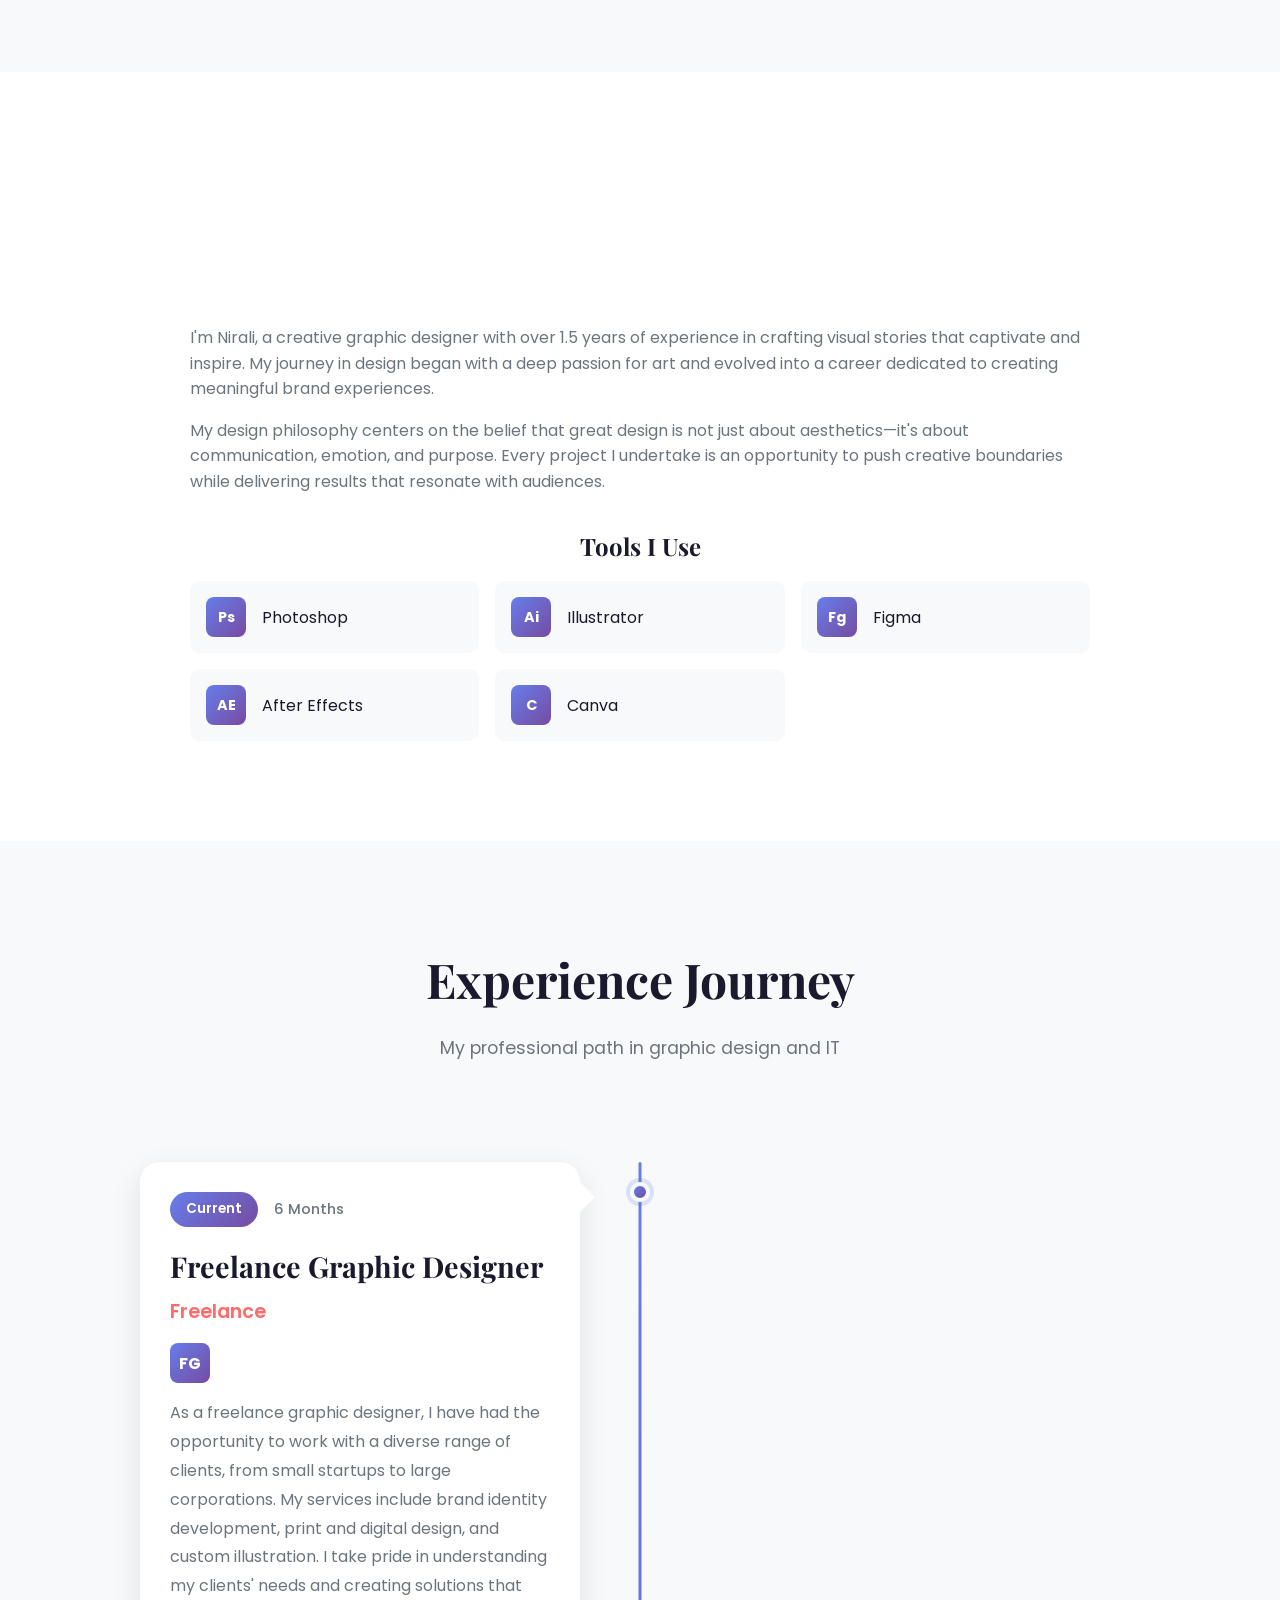
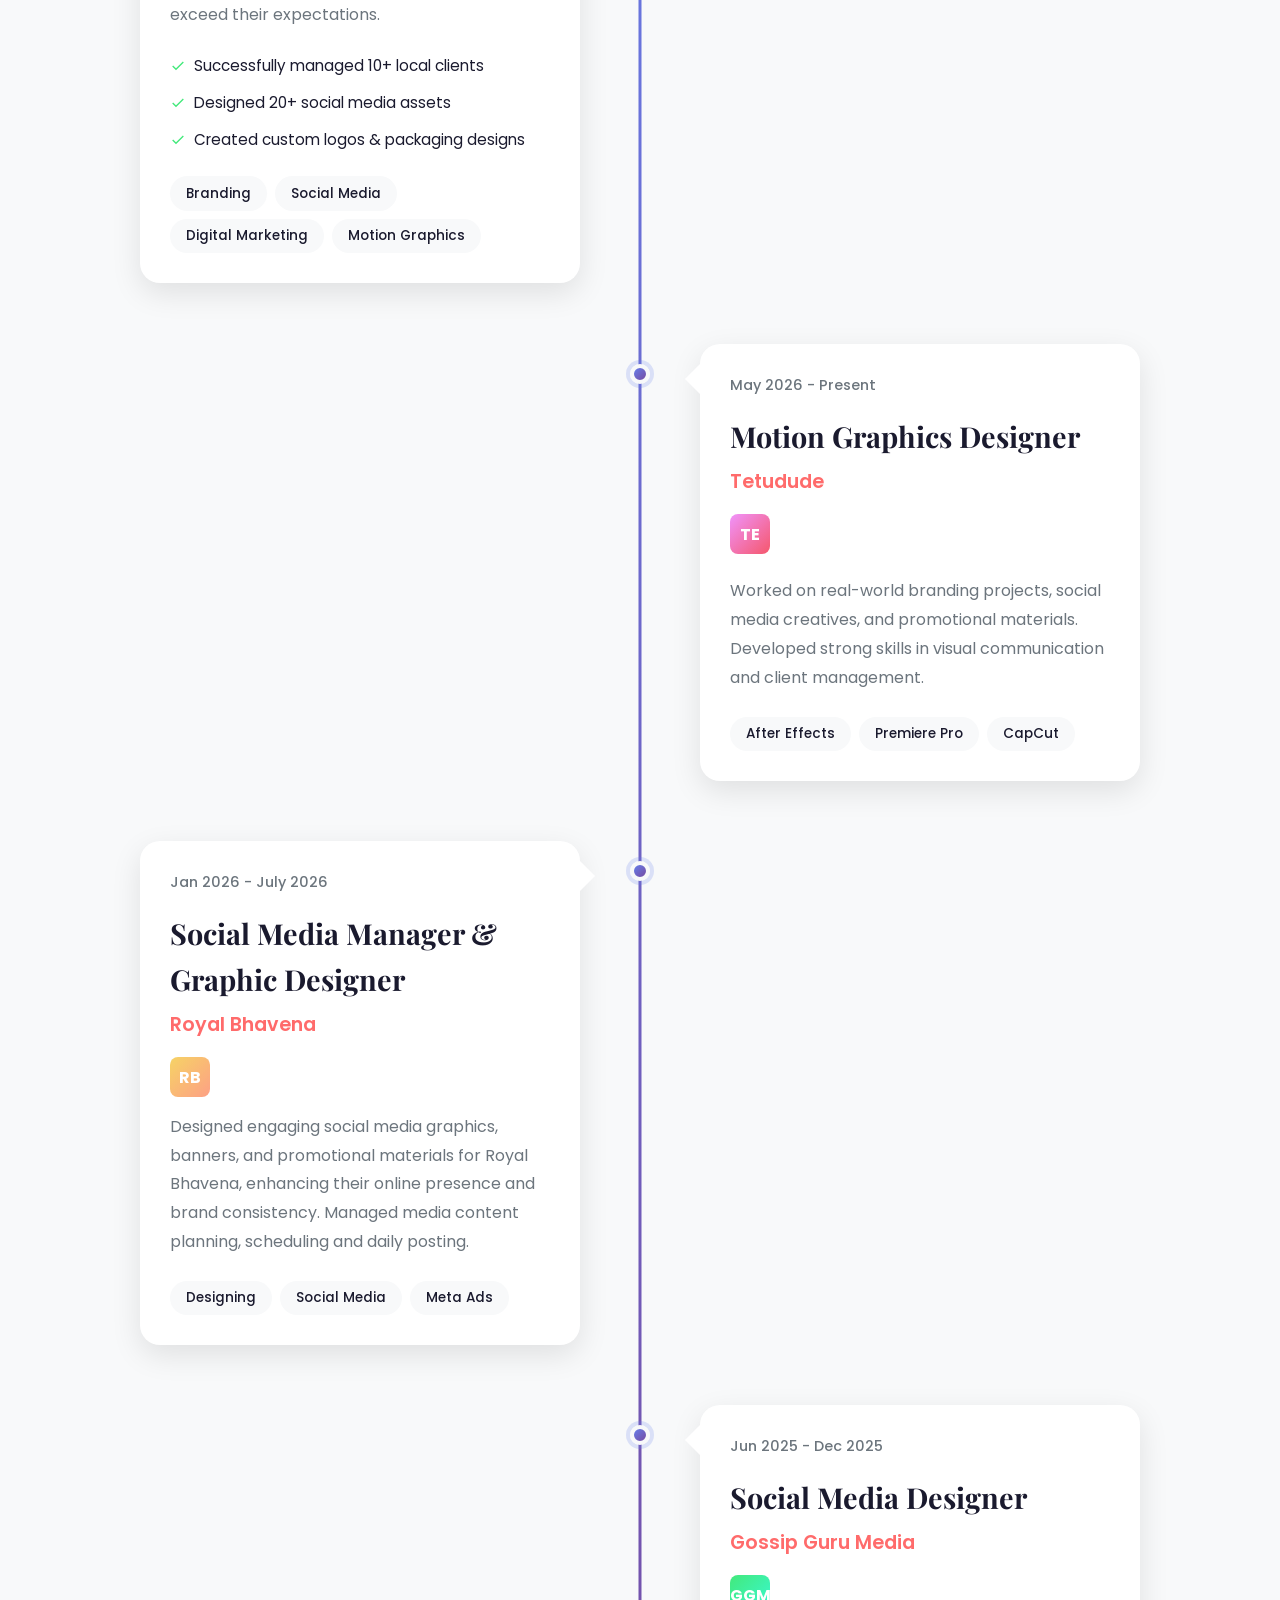
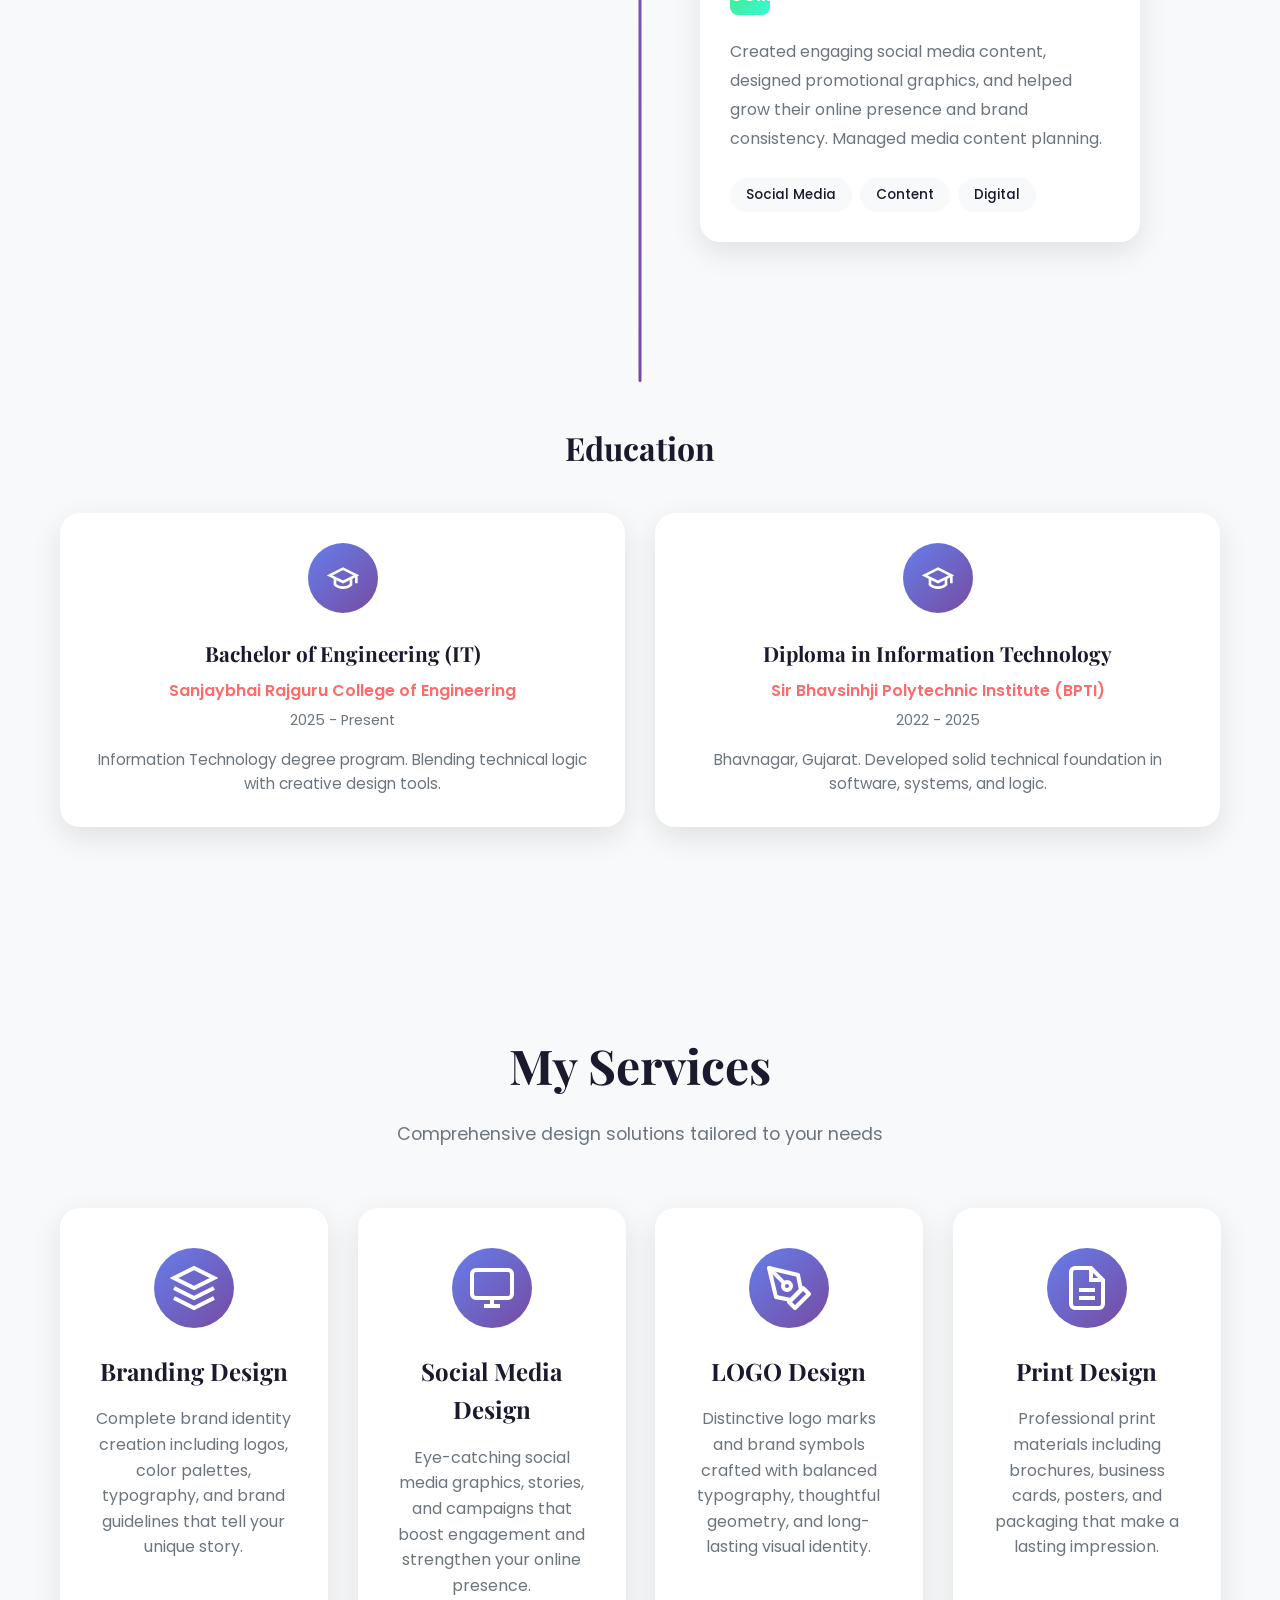
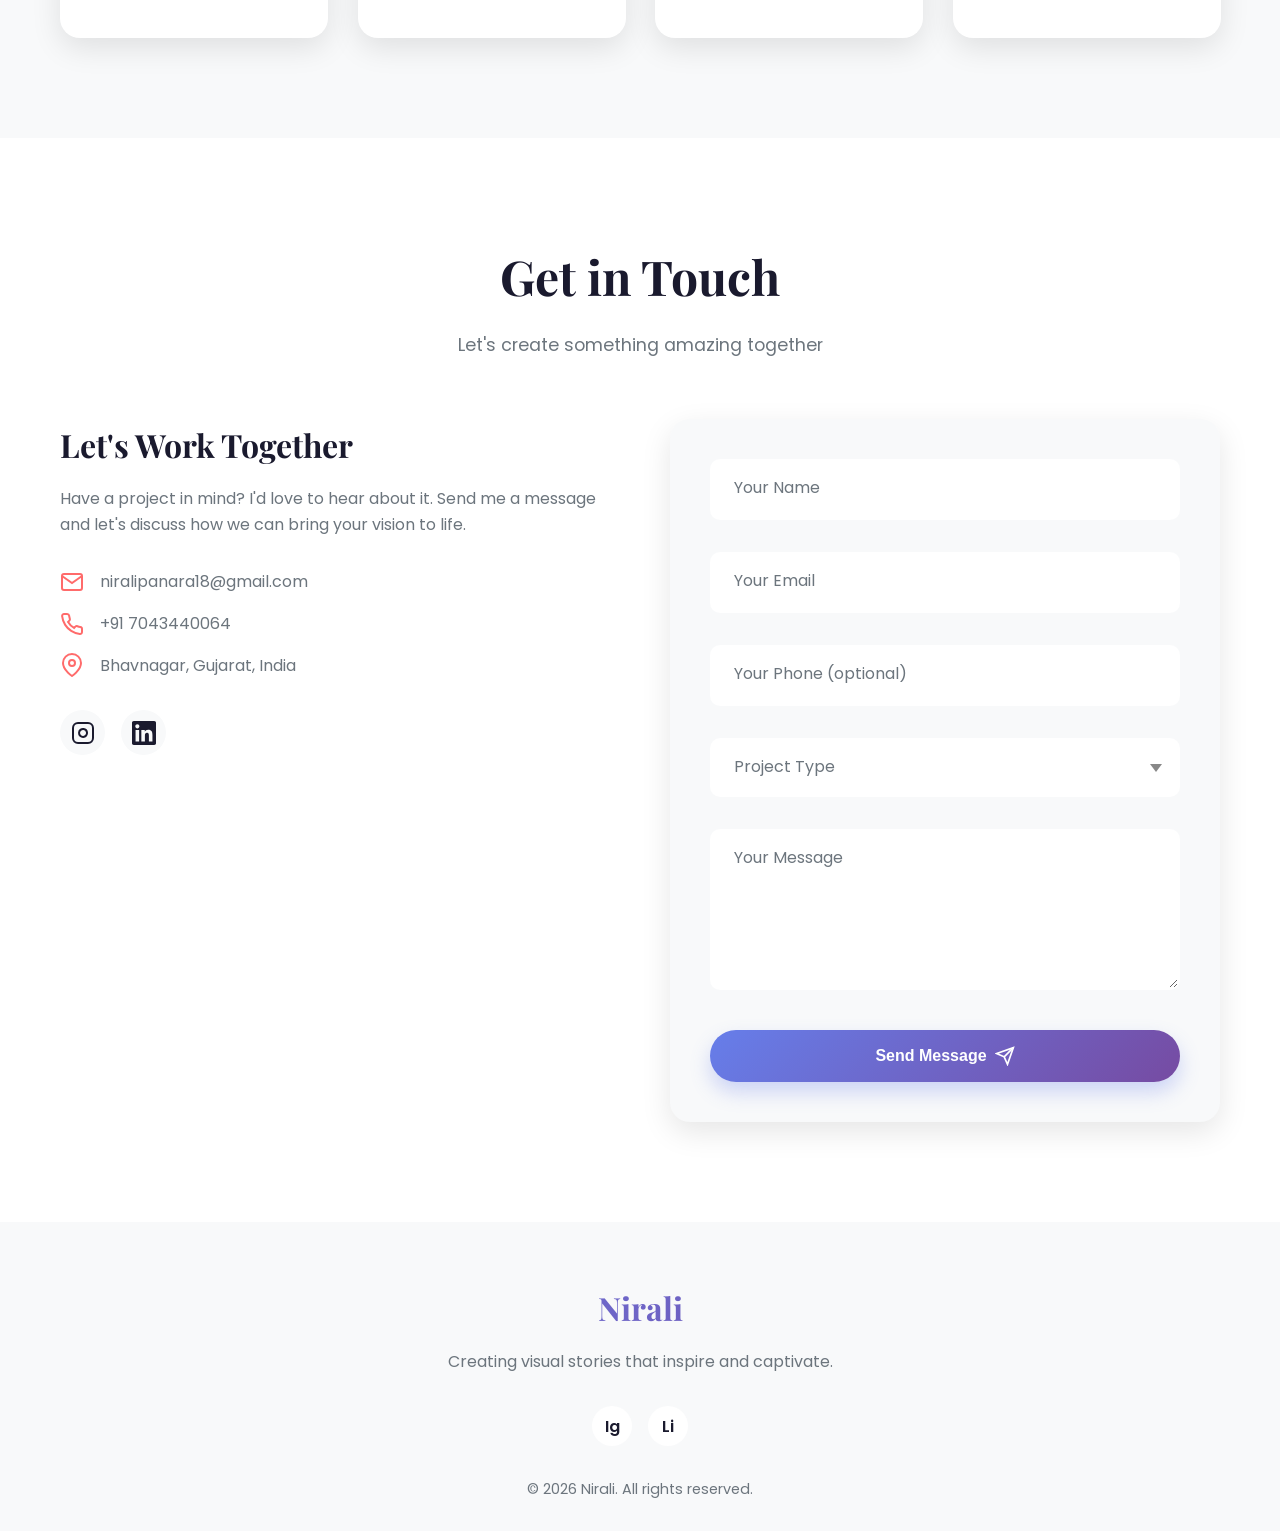
==== commit 105b888e: "Add files via upload" ====
--- a/index.html
+++ b/index.html
@@ -32,7 +32,7 @@
     <link rel="icon" type="image/svg+xml"
         href="data:image/svg+xml,<svg xmlns='http://www.w3.org/2000/svg' viewBox='0 0 100 100'><text y='.9em' font-size='90'>🎨</text></svg>">
 
-    <link rel="stylesheet" href="style.css">
+    <link rel="stylesheet" href="style.css?v=1.0.1">
     <link rel="preconnect" href="https://fonts.googleapis.com">
     <link rel="preconnect" href="https://fonts.gstatic.com" crossorigin>
     <link
@@ -1360,7 +1360,7 @@
         </div>
     </div>
 
-    <script src="script.js"></script>
+    <script src="script.js?v=1.0.1"></script>
 </body>
 
 </html>
--- a/style.css
+++ b/style.css
@@ -865,6 +865,17 @@
         grid-template-columns: 1fr;
         gap: 25px;
     }
+
+    .portfolio-image {
+        aspect-ratio: unset;
+        height: auto;
+    }
+
+    .portfolio-image img {
+        height: auto;
+        width: 100%;
+        object-fit: contain;
+    }
 }
 
 .portfolio-item {
@@ -2012,8 +2023,15 @@
 .modal-image {
     width: 100%;
     height: 100%;
-    object-fit: cover;
+    object-fit: contain;
+    background: var(--bg-gray);
     display: block;
+    cursor: zoom-in;
+    transition: opacity 0.2s ease;
+}
+
+.modal-image:hover {
+    opacity: 0.9;
 }
 
 .modal-info {
